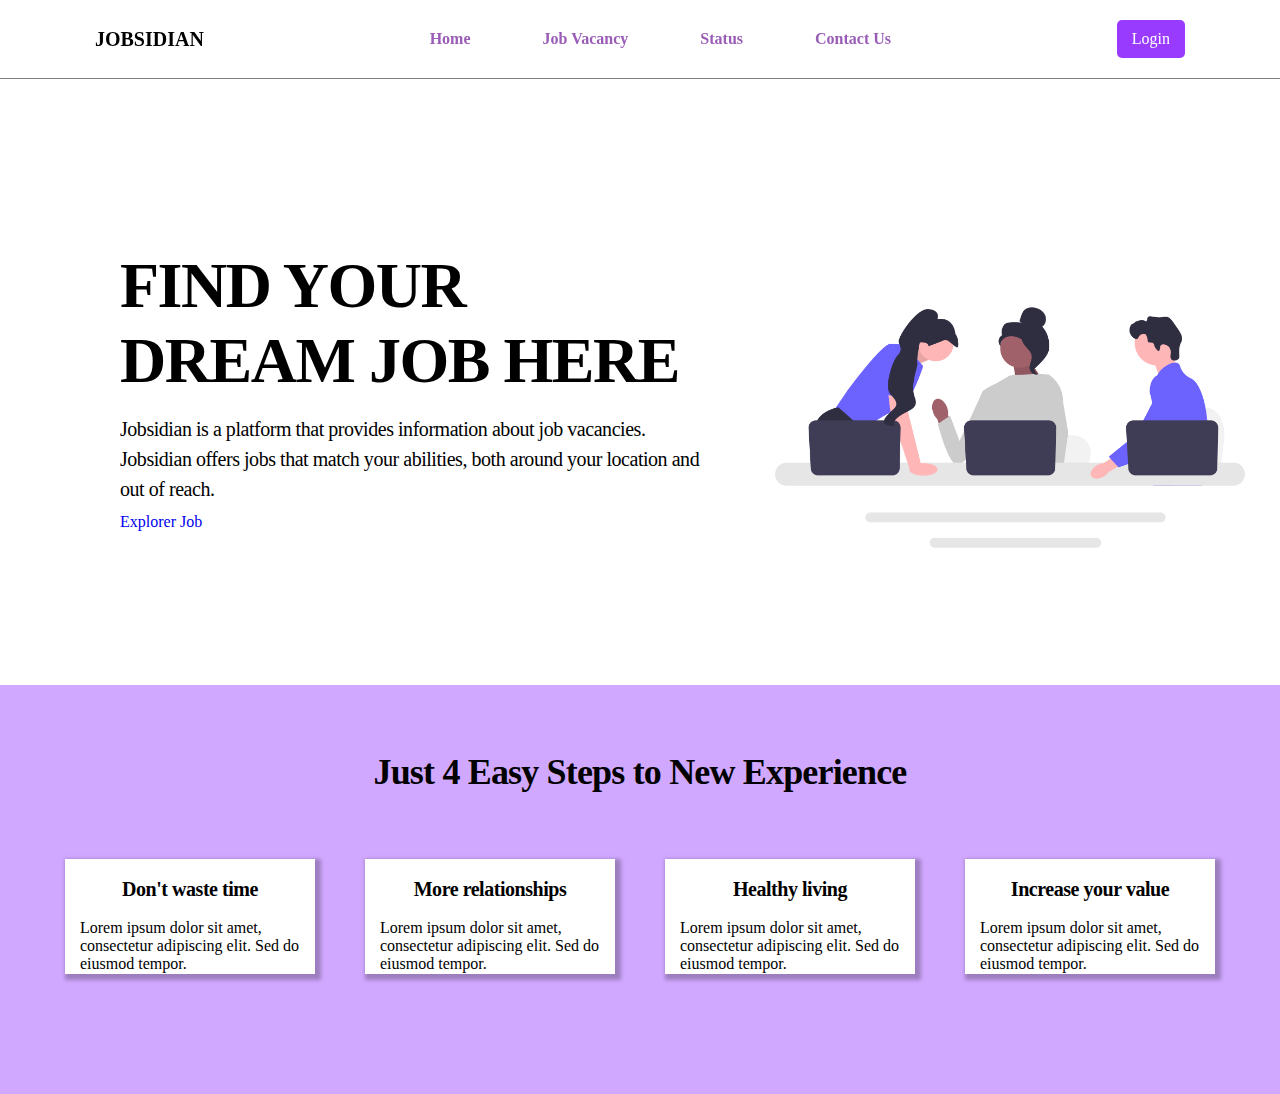
==== index.html @ 92191401 "penambahan section steps" ====
<!DOCTYPE html>
<html lang="en">
<head>
    <meta charset="UTF-8">
    <meta http-equiv="X-UA-Compatible" content="IE=edge">
    <meta name="viewport" content="width=device-width, initial-scale=1.0">
    <title>Landing Page</title>
    <link rel="stylesheet" type="text/css" href="../assets/css/style.css">
</head>
<body>
  
  <nav id="sticky">
    <div id="logo"><h3>JOBSIDIAN</h3></div>
    <ul id="page">
      <li><a href="">Home</a></li>
      <li><a href="#jobVacancy">Job Vacancy</a></li>
      <li><a href="">Status</a></li>
      <li><a href="">Contact Us</a></li>
    </ul>
    <botton onclick="window.location.href='';">Login</botton>
  </nav>

  <section id="home">
    <div class="home-text">
        <h1>FIND YOUR</h1>
        <h1>DREAM JOB HERE</h1>
        <h4>Jobsidian is a platform that provides information about job vacancies. Jobsidian offers jobs that match your abilities, both around your location and out of reach.</h4>
        <a href="#">Explorer Job</a>
    </div>
    <div class="home-img">
        <img src="gambar_home.png" alt="" width="600">
    </div>
  </section>
 
  <section id="steps">
    <h3>Just 4 Easy Steps to New 
      Experience</h3>
    <div id="flex-container">
    <div class="flex-item">
      <h5>Don't waste time</h5>
      <p>Lorem ipsum dolor sit amet,
        consectetur adipiscing elit. Sed do eiusmod tempor.</p>
    </div>
    <div class="flex-item">
      <h5>More relationships</h5>
      <p>Lorem ipsum dolor sit amet,
        consectetur adipiscing elit. Sed do eiusmod tempor.</p>
    </div>
    <div class="flex-item">
      <h5>Healthy living</h5>
      <p>Lorem ipsum dolor sit amet,
        consectetur adipiscing elit. Sed do eiusmod tempor.</p>
    </div>
    <div class="flex-item">
      <h5>Increase your value</h5>
      <p>Lorem ipsum dolor sit amet,
        consectetur adipiscing elit. Sed do eiusmod tempor.</p>
    </div>
    </div>
  </section>
</body>
</html>
---- assets/css/style.css ----
* {
    margin: 0;
    padding: 0;
    list-style: none;
    border-style: none;
    text-decoration: none;
    outline: none;
  }

  nav {
    background-color: rgba(255, 255, 255, 0.9);
    position: relative;
    display: flex;
    justify-content: space-around;
    align-items: center;
    padding: 20px 0;
    margin-bottom: 25px;
    border-bottom: 1px solid rgba(0, 0, 0, 0.5);
    /* box-shadow: 7px 0 20px lightgray; */
  }
  
  #sticky {
    position: -webkit-sticky;
    position: sticky;
    top: 0;
  }
  
  #logo h3 {
    font-size: 20px;
    position: relative;
    transition: 0.5s ease-in-out;
  }
  
  #logo h3:hover {
    color: gray;
    cursor: pointer;
  }
  
  #page {
    display: flex;
  }
  
  #page li a {
    margin: 0 20px;
    transition: 0.5s ease-in-out;
    color: rgb(154, 93, 183);
    font-weight: 700;
    background-color: #fffff000;
    padding: 8px 16px;
    transition: all 0.3s ease-in-out;
  }
  #page li a:hover {
    border-radius: 20px;
    background-color: rgb(225, 197, 253);
    color: rgb(101, 61, 120);
  }

  botton{
    background-color: #983BFF;
    color: #FFFFFF;
    padding: 10px 15px;
    border-radius: 5px;
  }
  
  #profile {
    display: flex;
    align-items: center;
  }

  #iconProfile a {
    display: flex;
    justify-content: center;
    align-items: center;
    font-size: 36px;
    margin-left: 8px;
  }
  
  /* css section home */
  #home{
    display: flex;
    justify-content: space-around;
    padding-top: 160px;
    padding-left: 120px;
    padding-right: 120px;
  }

  .home-text h1{
    /* position: absolute; */
    padding-bottom: 15x;
    width: 590px;
    /* height: 176px;
    left: 120px;
    top: 300px; */

    font-family: 'Poppins';
    font-style: normal;
    font-weight: 700;
    font-size: 64px;
    line-height: 70%;
    padding-bottom: 30px;
    

    letter-spacing: -0.023em;
    }

  .home-text h4{
    width: 590px;
    height: 99px;
    left: 122px;
    top: 488px; 
   
    font-family: 'Poppins';
    font-style: normal;
    font-weight: 400;
    font-size: 20px;
    line-height: 150%;
    /* or 30px */
    
    letter-spacing: -0.023em;
    
    color: #000000; 
  }
  .home-img{
    max-width: 100%;
    height: auto;
  }
  
  /* css section steps */
  #steps{
    position: relative;
    background-color: #D1A8FF;
    padding-bottom: 80px;
  }

  #steps h3{
    font-family: 'Poppins';
    font-style: normal;
    font-weight: 600;
    font-size: 36px;
    line-height: 150%;
    /* or 54px */
    

    text-align: center;
    margin-top: 90px;
    padding-top: 60px;
    padding-bottom: 20px;
    letter-spacing: -0.023em;

    color: #000000;
  }

  #flex-container {
		display: flex;
		flex-direction:row;
    margin: 40px;
	}
	
  .flex-item {
    flex-basis: 100%;
		height: 100px;
		margin-left: 25px;
    margin-right: 25px;
   
    

    background: #FFFFFF;
    padding-bottom: 15px;
    box-shadow: 3px 3px 4px 3px rgba(0, 0, 0, 0.25);
	}

  .flex-item h5{
    font-family: 'Poppins';
    font-style: normal;
    font-weight: bold;
    font-size: 20px;
    line-height: 150%;
    /* or 30px */

    text-align: center;
    letter-spacing: -0.023em;
    padding-top: 15px;

    color: #000000;
  }

  .flex-item p{
    padding: 15px;
    padding-bottom: 15px;

  }
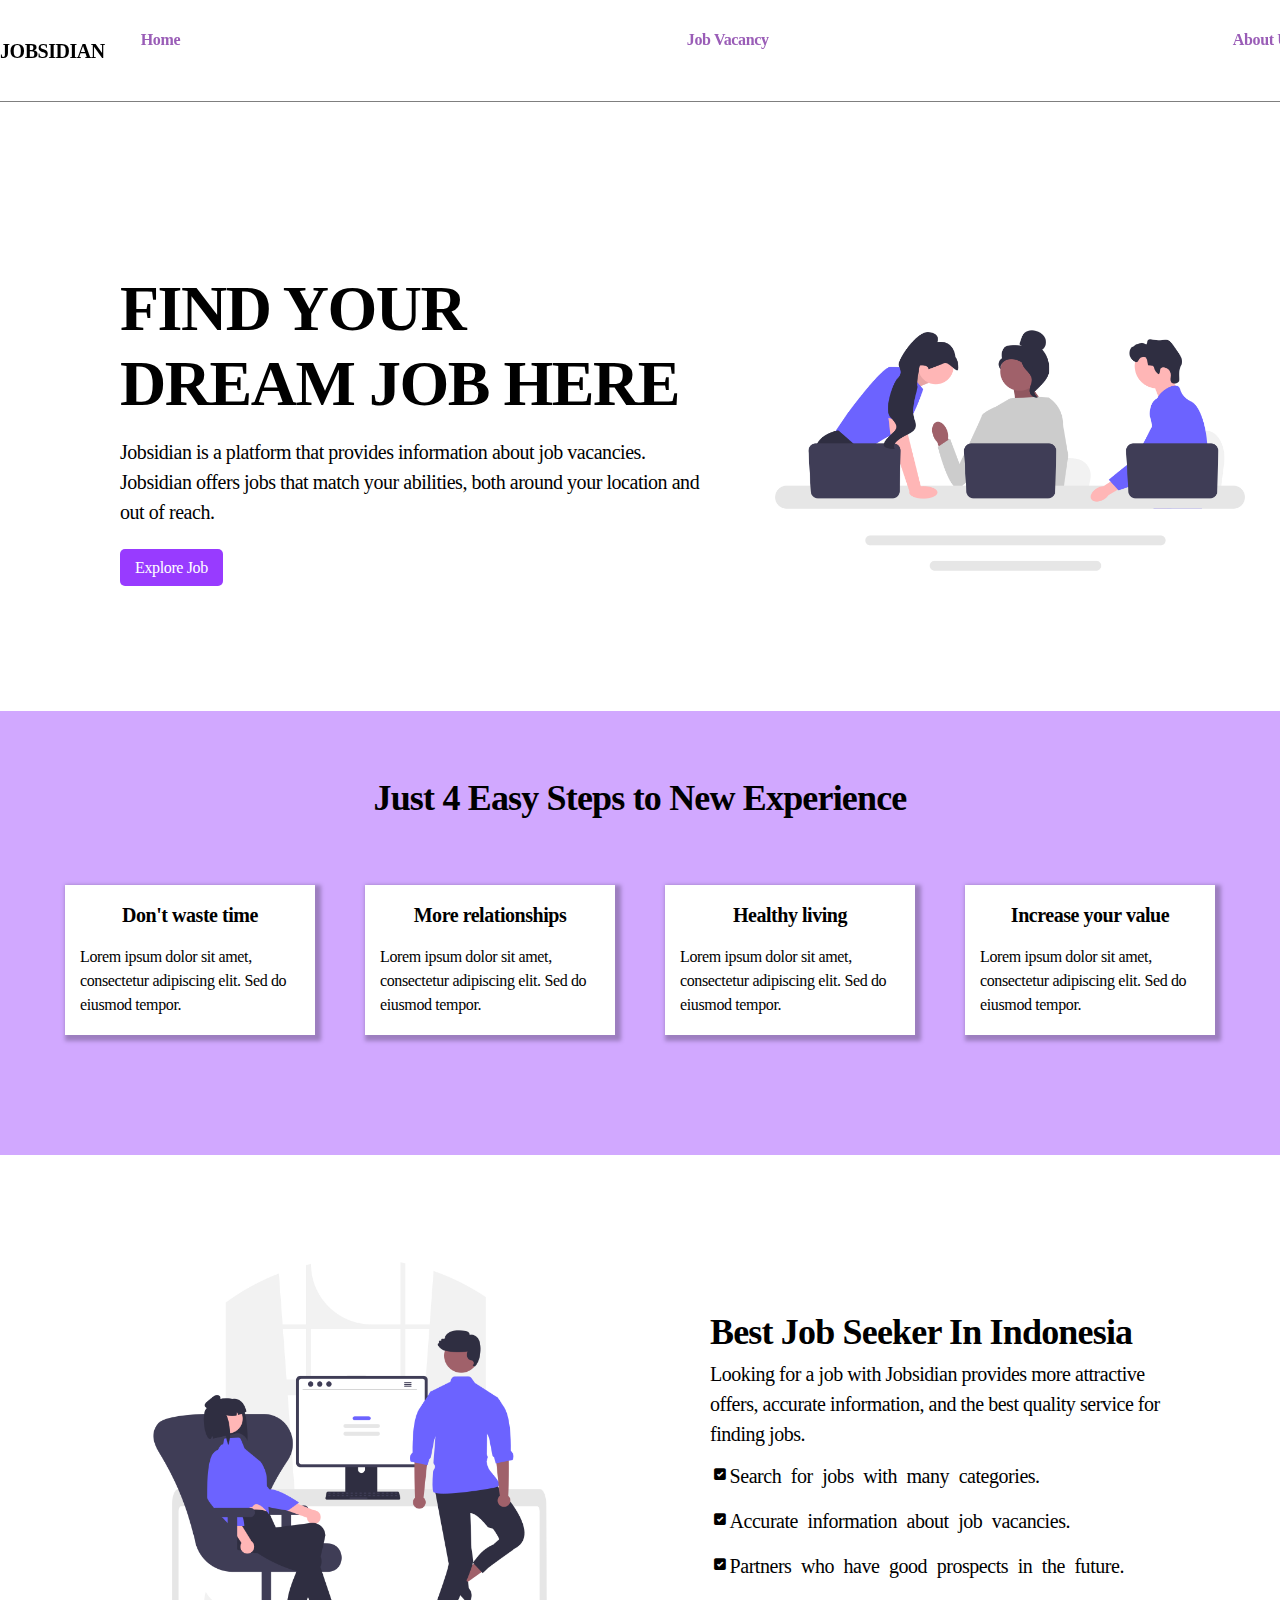
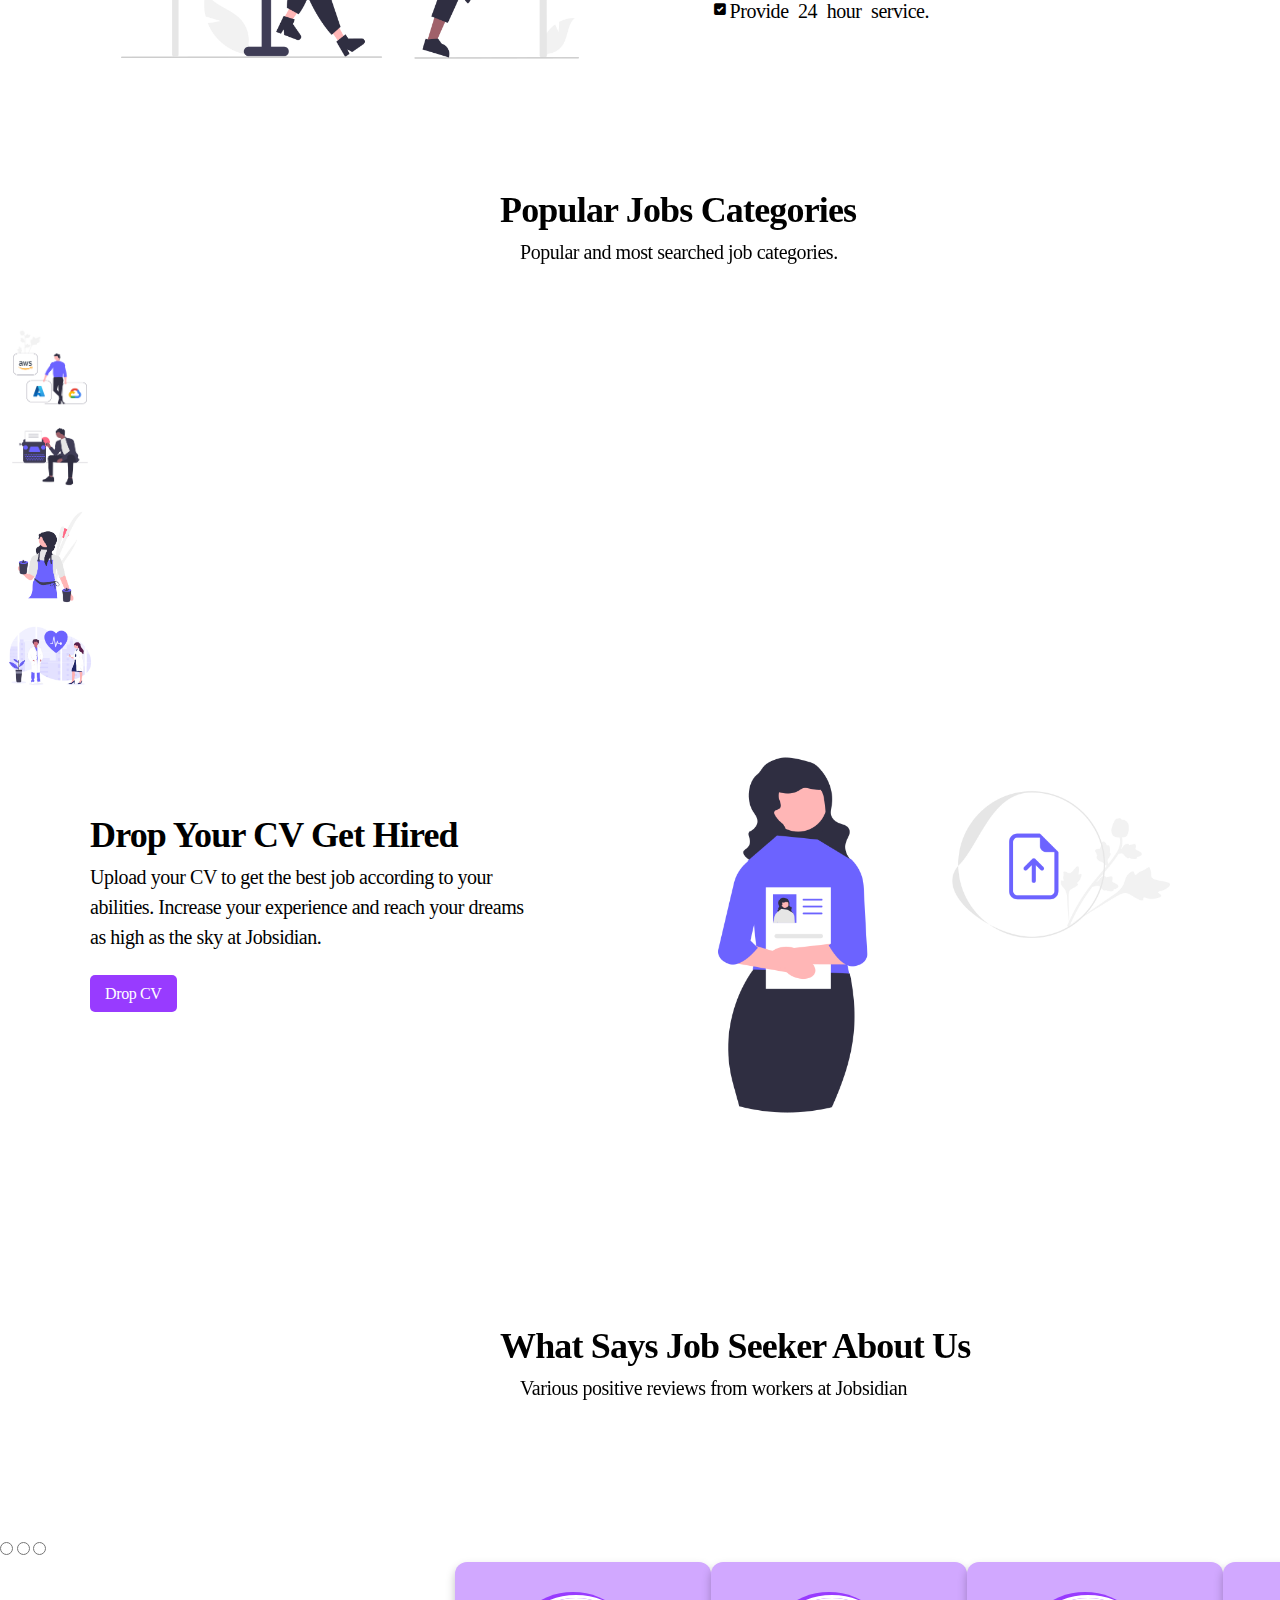
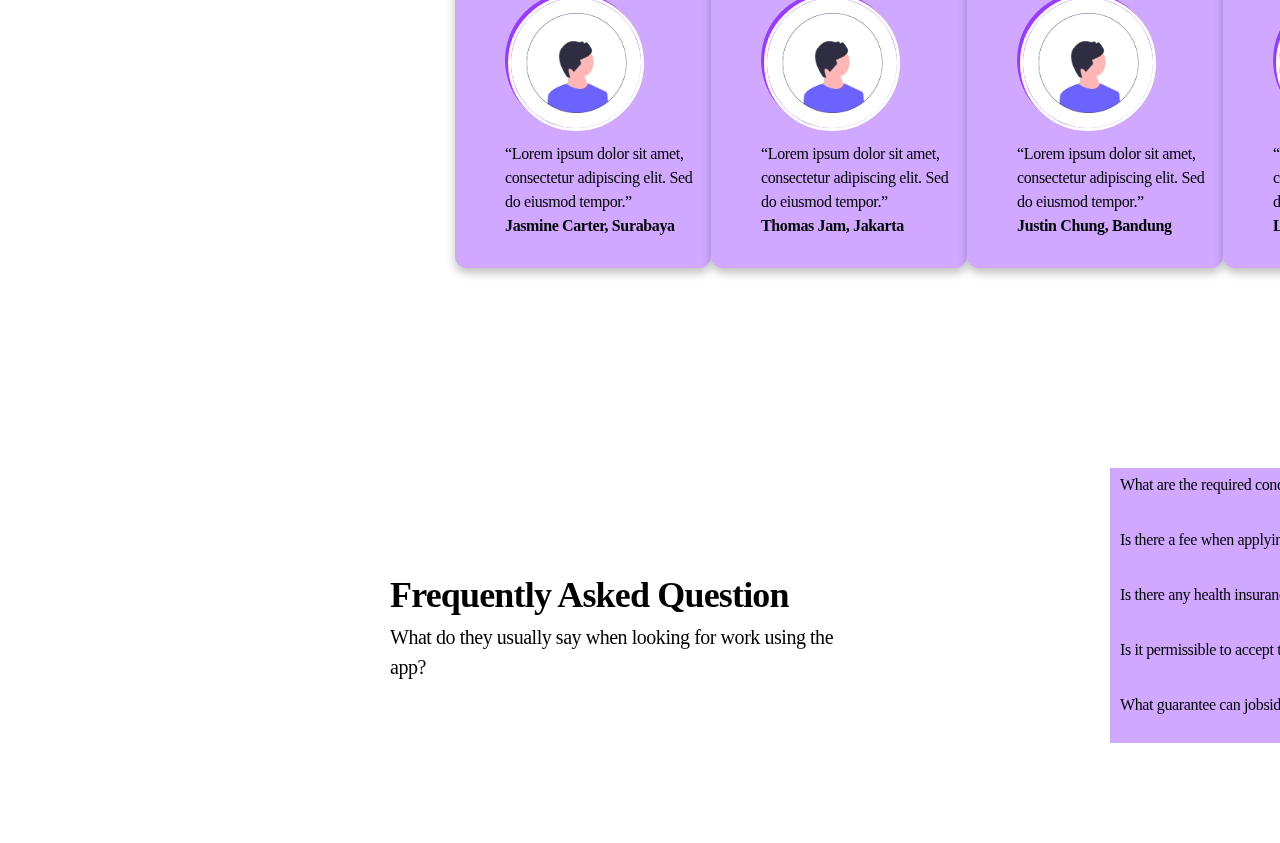
==== commit 66cdfcfb: "add section about us" ====
--- a/index.html
+++ b/index.html
@@ -5,7 +5,9 @@
     <meta http-equiv="X-UA-Compatible" content="IE=edge">
     <meta name="viewport" content="width=device-width, initial-scale=1.0">
     <title>Landing Page</title>
+    <link rel="stylesheet" href="css/swiper-bundle.min.css">
     <link rel="stylesheet" type="text/css" href="../assets/css/style.css">
+    <link href='https://unpkg.com/boxicons@2.1.4/css/boxicons.min.css' rel='stylesheet'>
 </head>
 <body>
   
@@ -14,7 +16,7 @@
     <ul id="page">
       <li><a href="">Home</a></li>
       <li><a href="#jobVacancy">Job Vacancy</a></li>
-      <li><a href="">Status</a></li>
+      <li><a href="">About Us</a></li>
       <li><a href="">Contact Us</a></li>
     </ul>
     <botton onclick="window.location.href='';">Login</botton>
@@ -25,7 +27,7 @@
         <h1>FIND YOUR</h1>
         <h1>DREAM JOB HERE</h1>
         <h4>Jobsidian is a platform that provides information about job vacancies. Jobsidian offers jobs that match your abilities, both around your location and out of reach.</h4>
-        <a href="#">Explorer Job</a>
+        <botton onclick="window.location.href='';">Explore Job</botton>
     </div>
     <div class="home-img">
         <img src="gambar_home.png" alt="" width="600">
@@ -58,5 +60,147 @@
     </div>
     </div>
   </section>
+  <section id="aboutUs">
+    <div id="bestJob">
+      <div class="bestJob-img">
+        <img src="bestjob.png" alt="" width="600">
+      </div>
+    <div class="bestJob-text">
+      <h3>Best Job Seeker In Indonesia</h3>
+      <p>Looking for a job with Jobsidian provides more attractive offers, accurate information, and the best quality service for finding jobs.</p>
+    <div class="checkbox">
+      <i class='bx bxs-checkbox-checked' >Search for jobs with many categories.</i>
+      <i class='bx bxs-checkbox-checked' >Accurate information about job vacancies.</i>
+      <i class='bx bxs-checkbox-checked' >Partners who have good prospects in the future.</i>
+      <i class='bx bxs-checkbox-checked' >Provide 24 hour service.</i>
+    </div>
+    </div>
+  </section>
+
+  <div class="categories">
+    <div class="ctg-text">
+      <h3>Popular Jobs Categories</h3>
+      <p>Popular and most searched job categories.</p>
+    </div>
+    <div id="flex-container2">
+      <div class="flex-item2">
+        <img src="ctg1.png" alt="" width="100">
+      </div>
+      <div class="flex-item2">
+        <img src="ctg2.png" alt="" width="100">
+      </div>
+      <div class="flex-item2">
+        <img src="ctg3.png" alt="" width="100">
+      </div>
+      <div class="flex-item2">
+        <img src="ctg4.png" alt="" width="100">
+      </div>
+    </div>
+  </div>
+
+  <div class="dropCv">
+    <div class="dropCv-text">
+      <h3>Drop Your CV Get Hired</h3>
+      <p>Upload your CV to get the best job according to your abilities. Increase your experience and reach your dreams as high as the sky at Jobsidian.</p>
+      <botton onclick="window.location.href='';">Drop CV</botton>
+    </div>
+    <div class="dropCv-img">
+        <img src="cv.png" alt="" width="600">
+    </div>
+  </div>
+
+  <div class="saysJob">
+    <div class="saysJob-text">
+      <h3>What Says Job Seeker About Us</h3>
+      <p>Various positive reviews from workers at Jobsidian</p>
+    </div>
+
+    <!-- card slider -->
+    <div class="container">
+      <input type="radio" name="dot" id="one">
+      <input type="radio" name="dot" id="two">
+      <input type="radio" name="dot" id="three">
+      <div class="main-card">
+        <div class="cards">
+          <div class="card">
+           <div class="content">
+             <div class="img">
+               <img src="avatar.png" alt="">
+             </div>
+             <div class="details">
+               <p>“Lorem ipsum dolor sit amet, consectetur adipiscing elit. Sed do eiusmod tempor.”</p>
+               <h4>Jasmine Carter, Surabaya</h4>
+             </div>
+            </div>
+          </div>
+
+             <div class="card">
+              <div class="content">
+                <div class="img">
+                 <img src="avatar.png" alt="">
+                </div>
+                <div class="details">
+                  <p>“Lorem ipsum dolor sit amet, consectetur adipiscing elit. Sed do eiusmod tempor.”</p>
+                  <h4>Thomas Jam, Jakarta</h4>
+                </div>
+              </div>
+            </div>
+
+                <div class="card">
+                  <div class="content">
+                    <div class="img">
+                      <img src="avatar.png" alt="">
+                    </div>
+                    <div class="details">
+                      <p>“Lorem ipsum dolor sit amet, consectetur adipiscing elit. Sed do eiusmod tempor.”</p>
+                      <h4>Justin Chung, Bandung</h4>
+                    </div>
+                  </div>
+                </div>
+                    
+                <div class="card">
+                  <div class="content">
+                    <div class="img">
+                     <img src="avatar.png" alt="">
+                    </div>
+                    <div class="details">
+                      <p>“Lorem ipsum dolor sit amet, consectetur adipiscing elit. Sed do eiusmod tempor.”</p>
+                      <h4>Laura Den, Palembang</h4>
+                    </div>
+                  </div>
+                </div>
+
+              <div class="button">
+                <label for="one" class=" active one"></label>
+                <label for="two" class="two"></label>
+              </div>
+            </div>
+      </div>
+  <div class="faq">
+    <div class="faq-text">
+      <h3>Frequently Asked Question</h3>
+      <p>What do they usually say when looking for work using the app?</p>
+    </div>
+
+    <div class="wrapper">
+      <a href="#faq1">What are the required conditions?</a>
+      <div id="faq1" class="isi">Lorem ipsum dolor sit amet, consectetur adipiscing elit, sed do eiusmod tempor incididunt ut labore et dolore magna aliqua.</div>
+    
+      <a href="#faq2">Is there a fee when applying for a job?</a>
+      <div id="faq2" class="isi">Lorem ipsum dolor sit amet, consectetur adipiscing elit, sed do eiusmod tempor incididunt ut labore et dolore magna aliqua.</div>
+    
+      <a href="#faq3">Is there any health insurance from the company?</a>
+      <div id="faq3" class="isi">Lorem ipsum dolor sit amet, consectetur adipiscing elit, sed do eiusmod tempor incididunt ut labore et dolore magna aliqua.</div>
+
+      <a href="#faq4">Is it permissible to accept two or more jobs?</a>
+      <div id="faq4" class="isi">Lorem ipsum dolor sit amet, consectetur adipiscing elit, sed do eiusmod tempor incididunt ut labore et dolore magna aliqua.</div>
+  
+      <a href="#faq5">What guarantee can jobsidian provide?</a>
+      <div id="faq5" class="isi">Lorem ipsum dolor sit amet, consectetur adipiscing elit, sed do eiusmod tempor incididunt ut labore et dolore magna aliqua.</div>
+    </div>
+
+
+  </div>
 </body>
+
 </html>--- a/assets/css/style.css
+++ b/assets/css/style.css
@@ -5,7 +5,19 @@
     border-style: none;
     text-decoration: none;
     outline: none;
-  }
+    font-family: 'Poppins';
+    font-style: normal;
+    line-height: 150%;
+    letter-spacing: -0.023em;
+  }
+
+  /* @media screen and (max-width: 1000px) {
+    #sticky,
+    aside {
+        width: 100%;
+        padding: 0;
+    }
+} */
 
   nav {
     background-color: rgba(255, 255, 255, 0.9);
@@ -88,19 +100,10 @@
     /* position: absolute; */
     padding-bottom: 15x;
     width: 590px;
-    /* height: 176px;
-    left: 120px;
-    top: 300px; */
-
-    font-family: 'Poppins';
-    font-style: normal;
     font-weight: 700;
     font-size: 64px;
     line-height: 70%;
     padding-bottom: 30px;
-    
-
-    letter-spacing: -0.023em;
     }
 
   .home-text h4{
@@ -108,18 +111,12 @@
     height: 99px;
     left: 122px;
     top: 488px; 
-   
-    font-family: 'Poppins';
-    font-style: normal;
-    font-weight: 400;
-    font-size: 20px;
-    line-height: 150%;
-    /* or 30px */
-    
-    letter-spacing: -0.023em;
-    
+    font-weight: 400;
+    font-size: 20px;
     color: #000000; 
-  }
+    padding-bottom: 20px;
+  }
+
   .home-img{
     max-width: 100%;
     height: auto;
@@ -133,20 +130,12 @@
   }
 
   #steps h3{
-    font-family: 'Poppins';
-    font-style: normal;
     font-weight: 600;
     font-size: 36px;
-    line-height: 150%;
-    /* or 54px */
-    
-
     text-align: center;
     margin-top: 90px;
     padding-top: 60px;
     padding-bottom: 20px;
-    letter-spacing: -0.023em;
-
     color: #000000;
   }
 
@@ -161,26 +150,16 @@
 		height: 100px;
 		margin-left: 25px;
     margin-right: 25px;
-   
-    
-
     background: #FFFFFF;
-    padding-bottom: 15px;
+    padding-bottom: 50px;
     box-shadow: 3px 3px 4px 3px rgba(0, 0, 0, 0.25);
 	}
 
   .flex-item h5{
-    font-family: 'Poppins';
-    font-style: normal;
     font-weight: bold;
     font-size: 20px;
-    line-height: 150%;
-    /* or 30px */
-
     text-align: center;
-    letter-spacing: -0.023em;
     padding-top: 15px;
-
     color: #000000;
   }
 
@@ -188,4 +167,355 @@
     padding: 15px;
     padding-bottom: 15px;
 
+  }
+
+  /* CSS section about us */
+  /* bestJob */
+  #aboutUs{
+    display: inline;
+    justify-content: baseline;
+    padding-top: 90px;
+    padding-right: 0;
+  }
+
+  @media (max-width: 800px) {
+    #aboutUs {
+      flex-direction: row;
+    }
+  }
+
+  #bestJob{
+    display: flex;
+    justify-content: space-between;
+    padding-bottom: 70px;
+  }
+
+  .bestJob-img{
+    max-width: 100%;
+    height: auto;
+    padding-top: 60px;
+    padding-left: 50px;
+  }
+
+  .bestJob-text{
+    margin-top: 150px;
+    padding-right: 50px;
+  }
+
+  .bestJob-text h3{
+    width: 514px;
+    /* height: 61px;
+    left: 730px;
+    top: 1465px; */
+    font-weight: 600;
+    font-size: 36px;
+    color: #000000
+  }
+ 
+  .bestJob-text p{
+    width: 450px;
+    height: 50px;
+    left: 730px;
+    top: 1526px;
+    font-weight: 400;
+    font-size: 20px;
+    padding-bottom: 35px;
+  }
+
+  .checkbox i{
+    display: flex;
+    width: 500px;
+    font-weight: 400;
+    font-size: 20px;
+    padding-right: 20px;
+    padding-bottom: 5px;
+    padding-top: 20px;
+  }
+
+  /* categories */
+  .categories{
+    position: relative;
+    margin-bottom: 20px;
+  }
+
+  .ctg-text{
+    position: relative;
+    
+  }
+
+  .ctg-text h3{
+    width: 514px;
+    /* text-align: center; */
+    padding-left: 500px;
+    /* height: 61px;
+    left: 730px;
+    top: 1465px; */
+    font-weight: 600;
+    font-size: 36px;
+    color: #000000
+  }
+
+  .ctg-text p{
+    width: 450px;
+    height: 50px;
+    left: 730px;
+    top: 1526px;
+    padding-left: 520px;
+    font-weight: 400;
+    font-size: 20px;
+    padding-bottom: 35px;
+  }
+
+  /* css drop cv */
+  .dropCv{
+    display: flex;
+    justify-content: space-around;
+    padding-top: 90px;
+    padding-left: 90px;
+    padding-right: 120px;
+  }  
+  
+  .dropCv-text h3{
+    width: 514px;
+    font-weight: 600;
+    font-size: 36px;
+    color: #000000
+  }
+
+  .dropCv-text p{
+    width: 450px;
+    height: 50px;
+    left: 730px;
+    top: 1526px;
+    font-weight: 400;
+    font-size: 20px;
+    padding-bottom: 70px;
+  }
+
+  .dropCv-img{
+    padding-left: 40px;
+    margin-top: -100px;
+  }
+
+  /* css saysJob */
+  .saysJob{
+    position: relative;
+    margin-bottom: 20px;
+    margin-top: 150px;
+  }
+
+  .saysJob-text{
+    position: relative;
+    
+  }
+
+  .saysJob-text h3{
+    width: 514px;
+    /* text-align: center; */
+    padding-left: 500px;
+    /* height: 61px;
+    left: 730px;
+    top: 1465px; */
+    font-weight: 600;
+    font-size: 36px;
+    color: #000000
+  }
+
+  .saysJob-text p{
+    width: 450px;
+    height: 50px;
+    left: 730px;
+    top: 1526px;
+    padding-left: 520px;
+    font-weight: 400;
+    font-size: 20px;
+    padding-bottom: 35px;
+  }
+
+  /* css card slider */
+  /* @import url('https://fonts.googleapis.com/css2?family=Poppins:wght@200;300;400;500;600;700&display=swap');
+::selection{
+  background:	#FF676D;
+  color: #fff;
+} */
+.container{
+  max-width: 950px;
+  width: 100%;
+  overflow: visible;
+  padding: 80px 0;
+ 
+  
+}
+.container .main-card{
+  display: flex;
+  justify-content: space-around;
+  width: 200%;
+  transition: 1s;
+  justify-content: center;
+}
+#two:checked ~ .main-card{
+  margin-left: -100%;
+}
+.container .main-card .cards{
+  width: calc(100% / 2 - 10px);
+  display: flex;
+  /* flex-wrap: wrap; */
+  margin: 0 20px;
+  justify-content: space-between;
+  padding-right: 50px;
+}
+.main-card .cards .card{
+  width: calc(100% / 3 - 10px);
+  background: #D1A8FF;
+  border-radius: 12px;
+  padding: 30px;
+  box-shadow: 0 5px 10px rgba(0, 0, 0, 0.25);
+  transition: all 0.4s ease;
+}
+.main-card .cards .card:hover{
+  transform: translateY(-15px);
+}
+.cards .card .content{
+  width: 100%;
+  display: flex;
+  flex-direction: column;
+  justify-content: space-between;
+  /* align-items: center;
+  text-align: center; */
+}
+.cards .card .content .img{
+  height: 130px;
+  width: 130px;
+  border-radius: 50%;
+  padding: 3px;
+  background: #983BFF;
+  margin-bottom: 14px;
+}
+.card .content .img img{
+  height: 100%;
+  width: 100%;
+  border: 3px solid #ffff;
+  border-radius: 50%;
+  object-fit: cover;
+}
+/* .card .content .name{
+  font-size: 20px;
+  font-weight: 500;
+}
+.card .content .job{
+  font-size: 20px;
+  color: #FF676D;
+} */
+
+.content{
+  padding-left: 20px;
+  margin-right: 40px;
+}
+
+  
+ .container .button{
+  width: 100%;
+  display: flex;
+  justify-content: center;
+  margin: 20px;
+}
+
+.button label.active{
+  width: 35px;
+}
+
+#one:checked ~ .button .one{
+  width: 35px;
+}
+#one:checked ~ .button .two{
+  width: 15px;
+}
+#two:checked ~ .button .one{
+  width: 15px;
+}
+#two:checked ~ .button .two{
+  width: 35px;
+}
+input[type="radio"]{
+  display: visible;
+  justify-content: center;
+}
+@media (max-width: 768px) {
+  .main-card .cards .card{
+    margin: 20px 0 10px 0;
+    width: calc(100% / 2 - 10px);
+  }
+}
+@media (max-width: 600px) {
+  .main-card .cards .card{
+    /* margin: 20px 0 10px 0; */
+    width: 100%;
+  }
+}
+
+/* CSS faq */
+  .faq{
+    display: flex;
+    justify-content: space-around;
+  }
+
+  .faq-text{
+    display: inline-block;
+    justify-content: space-around;
+    padding-top: 300px;
+    padding-left: 90px;
+    padding-right: 120px;
+    margin-left: 300px;
+  }  
+  
+  .faq-text h3{
+    width: 600px;
+    font-weight: 600;
+    font-size: 36px;
+    color: #000000;
+  }
+
+  .faq-text p{
+    width: 450px;
+    height: 50px;
+    left: 730px;
+    top: 1526px;
+    font-weight: 400;
+    font-size: 20px;
+    padding-bottom: 70px;
+  }
+
+  .wrapper{
+
+    margin-top: 200px;
+    border-color: #000000;
+  }
+
+  a{
+  display: block;
+  background-color: #D1A8FF;
+  color: #000000;
+  width: 474px;
+  height: 45px;
+  left: 762px;
+  top: 3899px;
+  font-weight: 400;
+  font-size: 16px;
+  text-align: left;
+  text-decoration: none;
+  padding: 5px 10px;
+  padding-right: 20px;
+  }
+
+  .isi{
+    padding: 0;
+    height: 0;
+    overflow: hidden;
+    width: auto;
+  }
+
+  .isi:target{
+    padding: 5px 10px;
+    height: auto
+
   }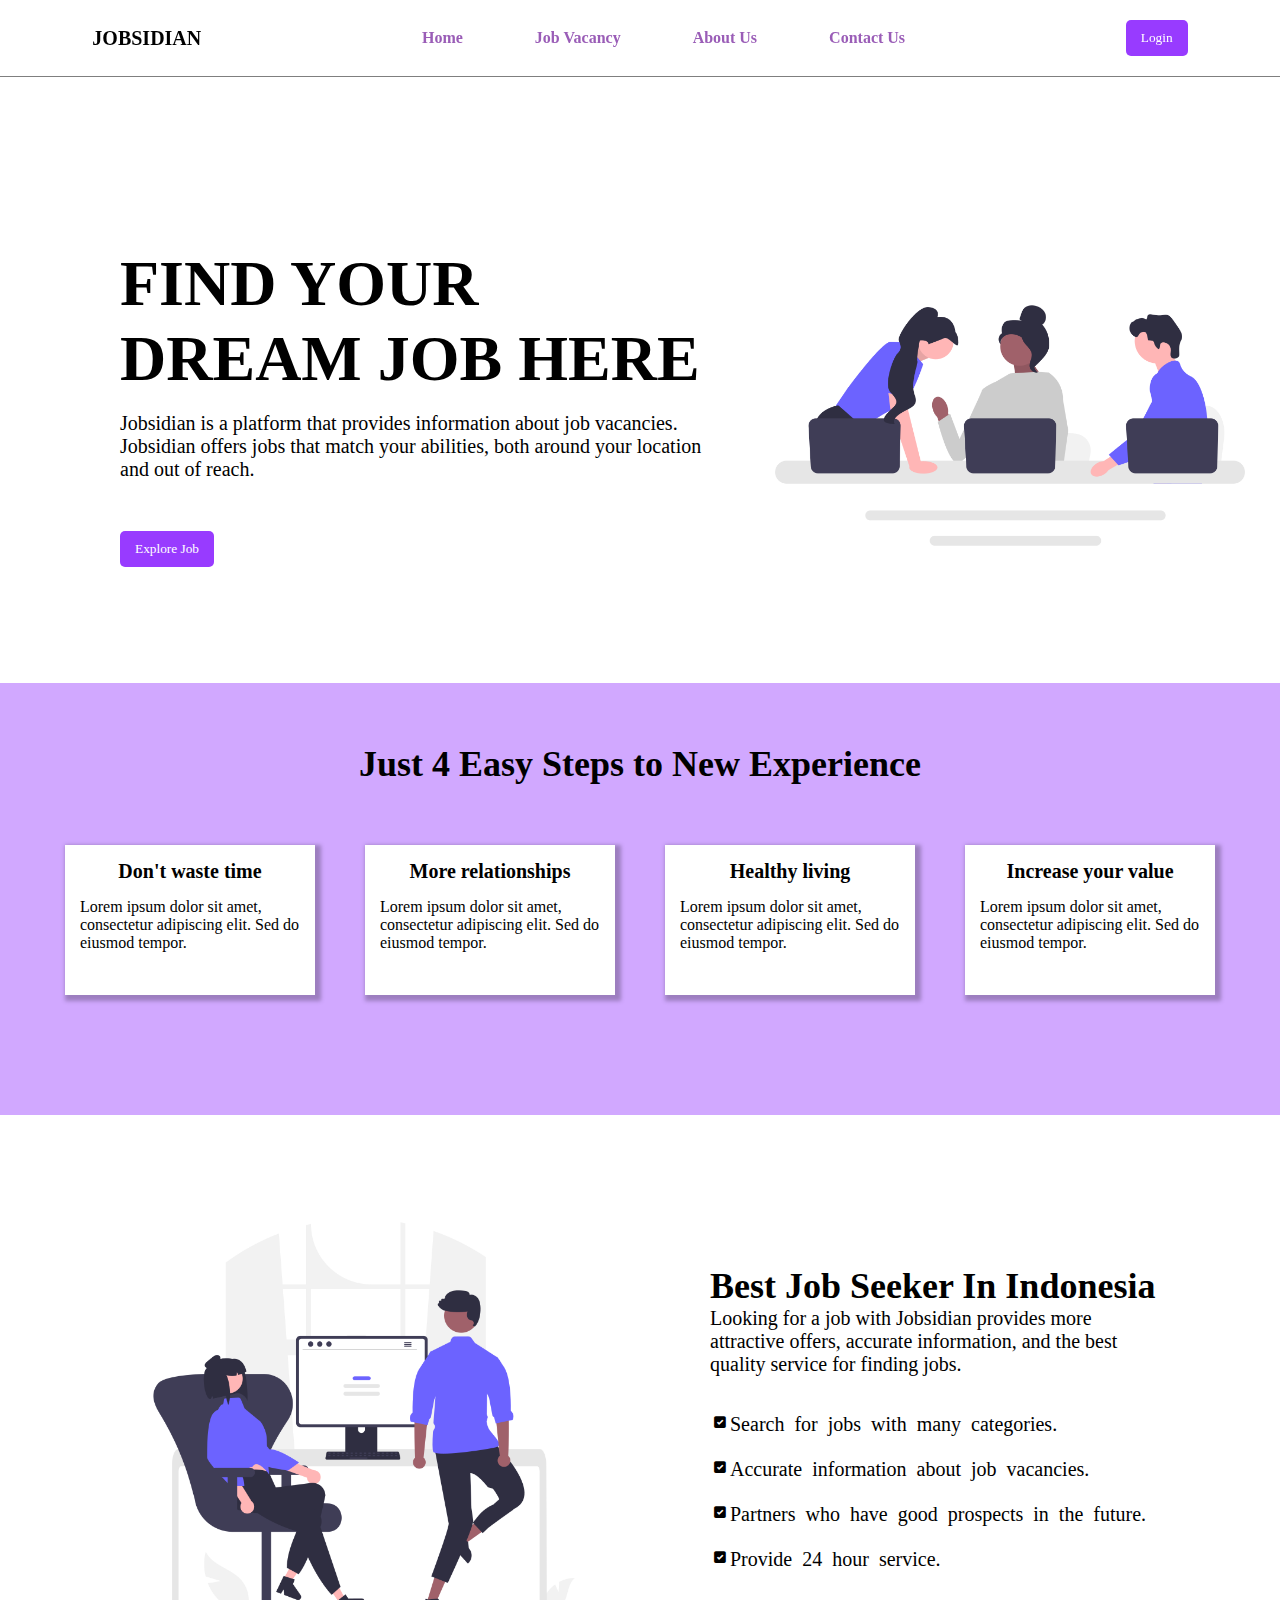
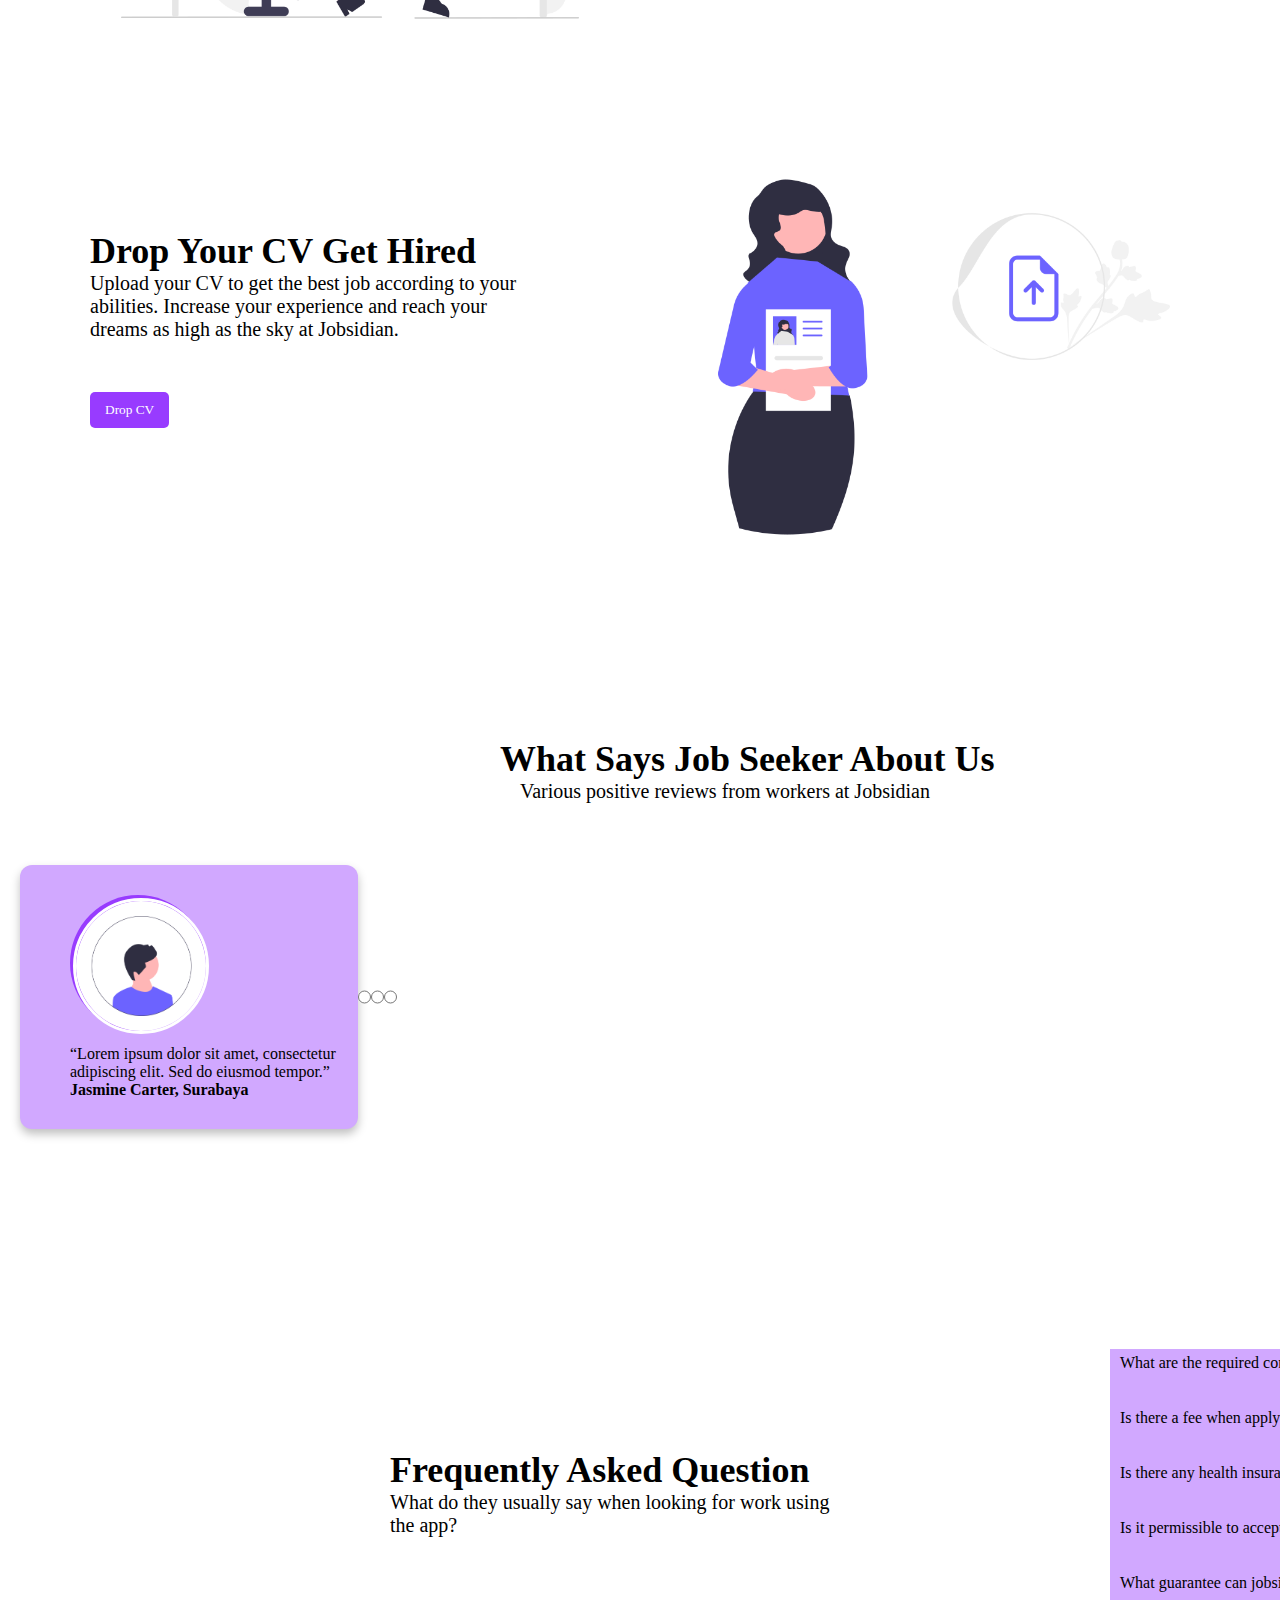
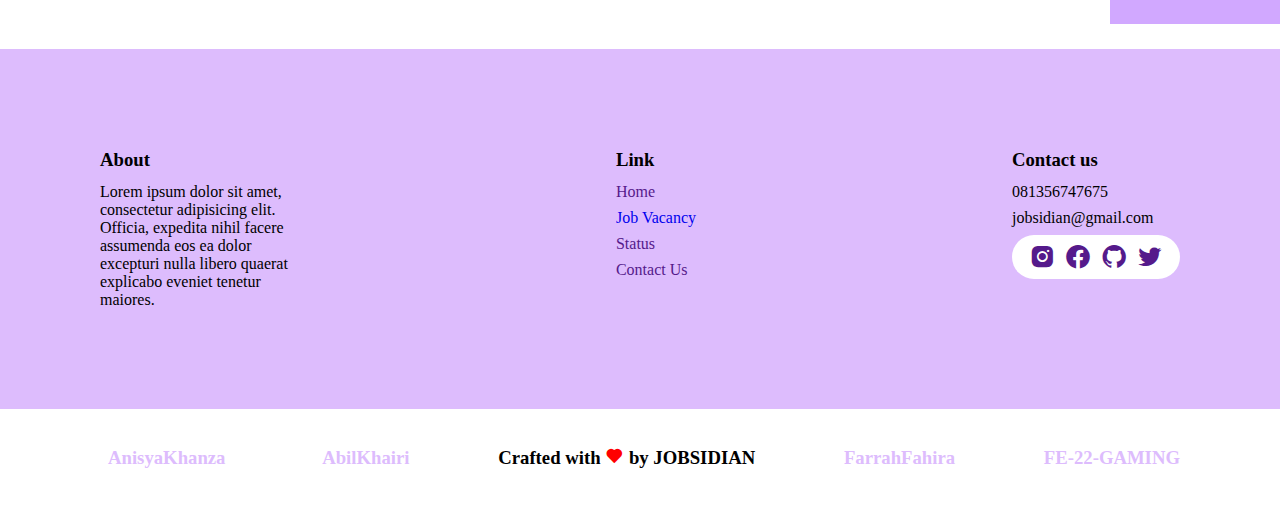
==== commit fd31b646: "add footer" ====
--- a/index.html
+++ b/index.html
@@ -11,23 +11,24 @@
 </head>
 <body>
   
-  <nav id="sticky">
-    <div id="logo"><h3>JOBSIDIAN</h3></div>
-    <ul id="page">
-      <li><a href="">Home</a></li>
-      <li><a href="#jobVacancy">Job Vacancy</a></li>
-      <li><a href="">About Us</a></li>
-      <li><a href="">Contact Us</a></li>
-    </ul>
-    <botton onclick="window.location.href='';">Login</botton>
-  </nav>
-
-  <section id="home">
+  <section id="landingPage">
+    <nav id="sticky">
+      <div id="logo"><h3>JOBSIDIAN</h3></div>
+      <ul id="page">
+        <li><a href="">Home</a></li>
+        <li><a href="#jobVacancy">Job Vacancy</a></li>
+        <li><a href="">About Us</a></li>
+        <li><a href="">Contact Us</a></li>
+      </ul>
+      <button onclick="window.location.href='';">Login</button>
+    </nav>
+
+  <div class="container"><section id="home">
     <div class="home-text">
         <h1>FIND YOUR</h1>
         <h1>DREAM JOB HERE</h1>
         <h4>Jobsidian is a platform that provides information about job vacancies. Jobsidian offers jobs that match your abilities, both around your location and out of reach.</h4>
-        <botton onclick="window.location.href='';">Explore Job</botton>
+        <button onclick="window.location.href='';">Explore Job</button>
     </div>
     <div class="home-img">
         <img src="gambar_home.png" alt="" width="600">
@@ -77,7 +78,7 @@
     </div>
   </section>
 
-  <div class="categories">
+  <!-- <div class="categories">
     <div class="ctg-text">
       <h3>Popular Jobs Categories</h3>
       <p>Popular and most searched job categories.</p>
@@ -96,13 +97,13 @@
         <img src="ctg4.png" alt="" width="100">
       </div>
     </div>
-  </div>
+  </div> -->
 
   <div class="dropCv">
     <div class="dropCv-text">
       <h3>Drop Your CV Get Hired</h3>
       <p>Upload your CV to get the best job according to your abilities. Increase your experience and reach your dreams as high as the sky at Jobsidian.</p>
-      <botton onclick="window.location.href='';">Drop CV</botton>
+      <button onclick="window.location.href='';">Drop CV</button>
     </div>
     <div class="dropCv-img">
         <img src="cv.png" alt="" width="600">
@@ -116,10 +117,6 @@
     </div>
 
     <!-- card slider -->
-    <div class="container">
-      <input type="radio" name="dot" id="one">
-      <input type="radio" name="dot" id="two">
-      <input type="radio" name="dot" id="three">
       <div class="main-card">
         <div class="cards">
           <div class="card">
@@ -134,48 +131,19 @@
             </div>
           </div>
 
-             <div class="card">
-              <div class="content">
-                <div class="img">
-                 <img src="avatar.png" alt="">
-                </div>
-                <div class="details">
-                  <p>“Lorem ipsum dolor sit amet, consectetur adipiscing elit. Sed do eiusmod tempor.”</p>
-                  <h4>Thomas Jam, Jakarta</h4>
-                </div>
-              </div>
-            </div>
-
-                <div class="card">
-                  <div class="content">
-                    <div class="img">
-                      <img src="avatar.png" alt="">
-                    </div>
-                    <div class="details">
-                      <p>“Lorem ipsum dolor sit amet, consectetur adipiscing elit. Sed do eiusmod tempor.”</p>
-                      <h4>Justin Chung, Bandung</h4>
-                    </div>
-                  </div>
-                </div>
-                    
-                <div class="card">
-                  <div class="content">
-                    <div class="img">
-                     <img src="avatar.png" alt="">
-                    </div>
-                    <div class="details">
-                      <p>“Lorem ipsum dolor sit amet, consectetur adipiscing elit. Sed do eiusmod tempor.”</p>
-                      <h4>Laura Den, Palembang</h4>
-                    </div>
-                  </div>
-                </div>
-
+             
+               <div class="dots">
+                <input type="radio" name="dot" id="one">
+                <input type="radio" name="dot" id="two">
+                <input type="radio" name="dot" id="three">
+               </div>
               <div class="button">
                 <label for="one" class=" active one"></label>
                 <label for="two" class="two"></label>
               </div>
             </div>
       </div>
+    </div>
   <div class="faq">
     <div class="faq-text">
       <h3>Frequently Asked Question</h3>
@@ -198,9 +166,44 @@
       <a href="#faq5">What guarantee can jobsidian provide?</a>
       <div id="faq5" class="isi">Lorem ipsum dolor sit amet, consectetur adipiscing elit, sed do eiusmod tempor incididunt ut labore et dolore magna aliqua.</div>
     </div>
-
-
   </div>
+    
+
+  <footer>
+    <div id="f-about">
+      <h3 id="h-footer">About</h3>
+      <p>Lorem ipsum dolor sit amet, consectetur adipisicing elit. Officia, expedita nihil facere assumenda eos ea dolor excepturi nulla libero quaerat explicabo eveniet tenetur maiores.</p>
+    </div>
+    <div id="f-link">
+      <h3 id="h-footer">Link</h3>
+      <ul>
+        <li class="li-footer"><a href="">Home</a></li>
+        <li class="li-footer"><a href="#jobVacancy">Job Vacancy</a></li>
+        <li class="li-footer"><a href="">Status</a></li>
+        <li class="li-footer"><a href="">Contact Us</a></li>
+      </ul>
+    </div>
+    <div id="f-contact">
+      <h3 id="h-footer">Contact us</h3>
+      <p class="p-footer">081356747675</p>
+      <p class="p-footer">jobsidian@gmail.com</p>
+      <div id="sosmed">
+        <a href=""><i class="ssmd bx bxl-instagram-alt"></i></a>
+        <a href=""><i class="ssmd bx bxl-facebook-circle"></i></a>
+        <a href=""><i class="ssmd bx bxl-github"></i></a>
+        <a href=""><i class="ssmd bx bxl-twitter"></i></a>
+      </div>
+    </div>
+  </footer>
+
+  <div id="copyright">
+    <a href=""><h3 class="nameTag fe-22">AnisyaKhanza</h3></a>
+    <a href=""><h3 class="nameTag fe-22">AbilKhairi</h3></a>
+    <h3>Crafted with <i class="bx bxs-heart" style="color: #ff0000"></i> by <span>JOBSIDIAN</span></h3>
+    <a href=""><h3 class="nameTag fe-22">FarrahFahira</h3></a>
+    <h3 class="nameTag">FE-22-GAMING</h3>
+  </div>
+</section>
 </body>
 
 </html>--- a/assets/css/style.css
+++ b/assets/css/style.css
@@ -7,8 +7,8 @@
     outline: none;
     font-family: 'Poppins';
     font-style: normal;
-    line-height: 150%;
-    letter-spacing: -0.023em;
+    /* line-height: 150%;
+    letter-spacing: -0.023em; */
   }
 
   /* @media screen and (max-width: 1000px) {
@@ -19,55 +19,56 @@
     }
 } */
 
-  nav {
-    background-color: rgba(255, 255, 255, 0.9);
-    position: relative;
-    display: flex;
-    justify-content: space-around;
-    align-items: center;
-    padding: 20px 0;
-    margin-bottom: 25px;
-    border-bottom: 1px solid rgba(0, 0, 0, 0.5);
-    /* box-shadow: 7px 0 20px lightgray; */
-  }
-  
-  #sticky {
-    position: -webkit-sticky;
-    position: sticky;
-    top: 0;
-  }
-  
-  #logo h3 {
-    font-size: 20px;
-    position: relative;
-    transition: 0.5s ease-in-out;
-  }
-  
-  #logo h3:hover {
-    color: gray;
-    cursor: pointer;
-  }
-  
-  #page {
-    display: flex;
-  }
-  
-  #page li a {
-    margin: 0 20px;
-    transition: 0.5s ease-in-out;
-    color: rgb(154, 93, 183);
-    font-weight: 700;
-    background-color: #fffff000;
-    padding: 8px 16px;
-    transition: all 0.3s ease-in-out;
-  }
-  #page li a:hover {
-    border-radius: 20px;
-    background-color: rgb(225, 197, 253);
-    color: rgb(101, 61, 120);
-  }
-
-  botton{
+nav {
+  background-color: rgba(255, 255, 255, 0.9);
+  position: relative;
+  display: flex;
+  justify-content: space-around;
+  align-items: center;
+  padding: 20px 0;
+  margin-bottom: 25px;
+  border-bottom: 1px solid rgba(0, 0, 0, 0.5);
+  /* box-shadow: 7px 0 20px lightgray; */
+  z-index: 1;
+}
+
+#sticky {
+  position: -webkit-sticky;
+  position: sticky;
+  top: 0;
+}
+
+#logo h3 {
+  font-size: 20px;
+  position: relative;
+  transition: 0.5s ease-in-out;
+}
+
+#logo h3:hover {
+  color: gray;
+  cursor: pointer;
+}
+
+#page {
+  display: flex;
+}
+
+#page li a {
+  margin: 0 20px;
+  transition: 0.5s ease-in-out;
+  color: rgb(154, 93, 183);
+  font-weight: 700;
+  background-color: #fffff000;
+  padding: 8px 16px;
+  transition: all 0.3s ease-in-out;
+}
+#page li a:hover {
+  border-radius: 20px;
+  background-color: rgb(225, 197, 253);
+  color: rgb(101, 61, 120);
+}
+
+  button{
     background-color: #983BFF;
     color: #FFFFFF;
     padding: 10px 15px;
@@ -333,36 +334,37 @@
   }
 
   /* css card slider */
-  /* @import url('https://fonts.googleapis.com/css2?family=Poppins:wght@200;300;400;500;600;700&display=swap');
-::selection{
-  background:	#FF676D;
-  color: #fff;
-} */
-.container{
+ 
+/* .container{
   max-width: 950px;
   width: 100%;
   overflow: visible;
   padding: 80px 0;
- 
-  
-}
-.container .main-card{
+} */
+
+ .main-card{
   display: flex;
+  flex-direction: column;
   justify-content: space-around;
   width: 200%;
   transition: 1s;
   justify-content: center;
 }
+
+.dots{
+  display: flex;
+}
+
 #two:checked ~ .main-card{
   margin-left: -100%;
 }
-.container .main-card .cards{
+ .main-card .cards{
   width: calc(100% / 2 - 10px);
   display: flex;
   /* flex-wrap: wrap; */
   margin: 0 20px;
   justify-content: space-between;
-  padding-right: 50px;
+  /* padding-right: 50px; */
 }
 .main-card .cards .card{
   width: calc(100% / 3 - 10px);
@@ -377,7 +379,7 @@
 }
 .cards .card .content{
   width: 100%;
-  display: flex;
+  /* display: flex; */
   flex-direction: column;
   justify-content: space-between;
   /* align-items: center;
@@ -491,7 +493,7 @@
     border-color: #000000;
   }
 
-  a{
+  .wrapper a{
   display: block;
   background-color: #D1A8FF;
   color: #000000;
@@ -517,5 +519,95 @@
   .isi:target{
     padding: 5px 10px;
     height: auto
-
+  }
+
+  /* CSS footer */
+  footer {
+    display: flex;
+    justify-content: space-between;
+    align-items: baseline;
+    margin-top: 25px;
+    background-color: rgb(221, 188, 253);
+    padding: 100px;
+  }
+  
+  #h-footer {
+    margin-bottom: 12px;
+  }
+  
+  #f-about {
+    width: 200px;
+  }
+  
+  #f-link {
+    justify-content: center;
+    display: flex;
+    flex-direction: column;
+  }
+  
+  .li-footer {
+    margin-bottom: 8px;
+    color: black;
+  }
+  
+  .p-footer {
+    margin-bottom: 8px;
+  }
+  
+  #sosmed a {
+    display: flex;
+  }
+  #sosmed {
+    background-color: white;
+    display: flex;
+    justify-content: space-between;
+    align-items: center;
+    font-size: 28px;
+    padding: 8px 12px;
+    border-radius: 30px;
+  }
+  .ssmd {
+    transition: all 0.3s ease-in-out;
+    margin: 0 4px;
+  }
+  .ssmd:hover {
+    color: blueviolet;
+    border-radius: 50px;
+  }
+
+  /* CSS copyright */
+  #copyright {
+    display: flex;
+    justify-content: space-between;
+    padding: 30px 100px;
+    align-items: center;
+  }
+  
+  .bxs-heart {
+    transition: all 0.2s ease-in-out;
+  }
+  .bxs-heart:hover {
+    font-size: 30px;
+    cursor: pointer;
+  }
+  
+  .fe-22 {
+    cursor: pointer;
+    /* border: 1px solid white; */
+    transition: all 0.5s ease-in-out;
+    padding: 8px;
+  }
+  .fe-22:hover {
+    color: blueviolet;
+    /* border: 1px solid blueviolet; */
+    cursor: pointer;
+    border-radius: 50px;
+  }
+  
+  .nameTag {
+    color: rgb(221, 188, 253);
+  }
+  
+  span {
+    font-weight: bolder;
   }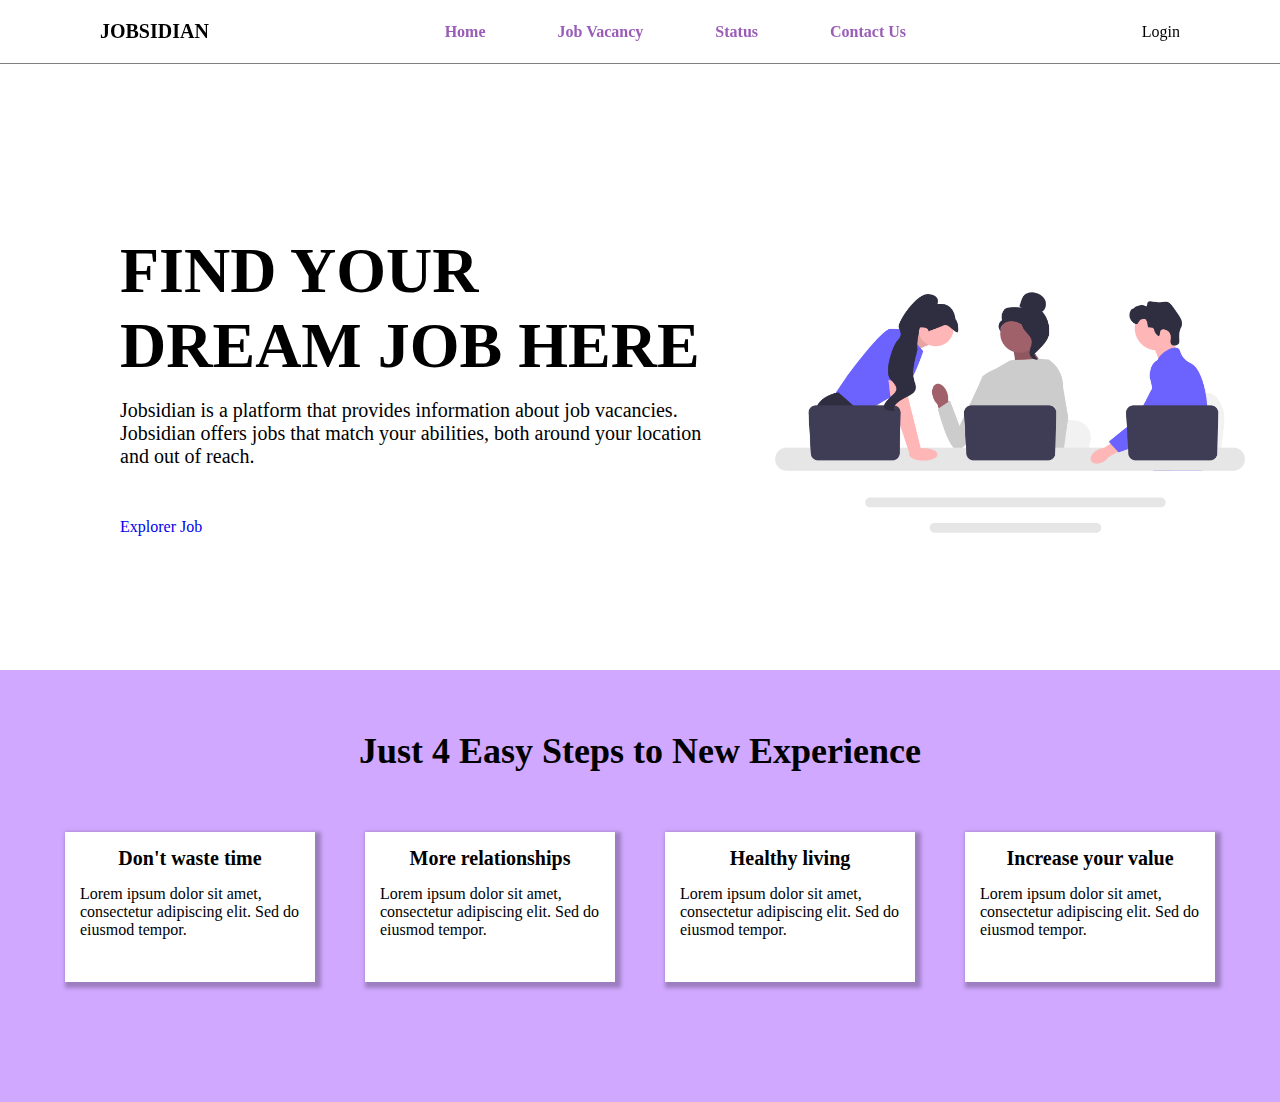
==== commit 35f01a52: "reset struktur" ====
--- a/index.html
+++ b/index.html
@@ -1,209 +1,56 @@
 <!DOCTYPE html>
 <html lang="en">
-<head>
-    <meta charset="UTF-8">
-    <meta http-equiv="X-UA-Compatible" content="IE=edge">
-    <meta name="viewport" content="width=device-width, initial-scale=1.0">
+  <head>
+    <meta charset="UTF-8" />
+    <meta http-equiv="X-UA-Compatible" content="IE=edge" />
+    <meta name="viewport" content="width=device-width, initial-scale=1.0" />
     <title>Landing Page</title>
-    <link rel="stylesheet" href="css/swiper-bundle.min.css">
-    <link rel="stylesheet" type="text/css" href="../assets/css/style.css">
-    <link href='https://unpkg.com/boxicons@2.1.4/css/boxicons.min.css' rel='stylesheet'>
-</head>
-<body>
-  
-  <section id="landingPage">
+    <link rel="stylesheet" type="text/css" href="../assets/css/style.css" />
+  </head>
+  <body>
     <nav id="sticky">
       <div id="logo"><h3>JOBSIDIAN</h3></div>
       <ul id="page">
         <li><a href="">Home</a></li>
         <li><a href="#jobVacancy">Job Vacancy</a></li>
-        <li><a href="">About Us</a></li>
+        <li><a href="">Status</a></li>
         <li><a href="">Contact Us</a></li>
       </ul>
-      <button onclick="window.location.href='';">Login</button>
+      <botton onclick="window.location.href='';">Login</botton>
     </nav>
 
-  <div class="container"><section id="home">
-    <div class="home-text">
+    <section id="home">
+      <div class="home-text">
         <h1>FIND YOUR</h1>
         <h1>DREAM JOB HERE</h1>
         <h4>Jobsidian is a platform that provides information about job vacancies. Jobsidian offers jobs that match your abilities, both around your location and out of reach.</h4>
-        <button onclick="window.location.href='';">Explore Job</button>
-    </div>
-    <div class="home-img">
-        <img src="gambar_home.png" alt="" width="600">
-    </div>
-  </section>
- 
-  <section id="steps">
-    <h3>Just 4 Easy Steps to New 
-      Experience</h3>
-    <div id="flex-container">
-    <div class="flex-item">
-      <h5>Don't waste time</h5>
-      <p>Lorem ipsum dolor sit amet,
-        consectetur adipiscing elit. Sed do eiusmod tempor.</p>
-    </div>
-    <div class="flex-item">
-      <h5>More relationships</h5>
-      <p>Lorem ipsum dolor sit amet,
-        consectetur adipiscing elit. Sed do eiusmod tempor.</p>
-    </div>
-    <div class="flex-item">
-      <h5>Healthy living</h5>
-      <p>Lorem ipsum dolor sit amet,
-        consectetur adipiscing elit. Sed do eiusmod tempor.</p>
-    </div>
-    <div class="flex-item">
-      <h5>Increase your value</h5>
-      <p>Lorem ipsum dolor sit amet,
-        consectetur adipiscing elit. Sed do eiusmod tempor.</p>
-    </div>
-    </div>
-  </section>
-  <section id="aboutUs">
-    <div id="bestJob">
-      <div class="bestJob-img">
-        <img src="bestjob.png" alt="" width="600">
+        <a href="#">Explorer Job</a>
       </div>
-    <div class="bestJob-text">
-      <h3>Best Job Seeker In Indonesia</h3>
-      <p>Looking for a job with Jobsidian provides more attractive offers, accurate information, and the best quality service for finding jobs.</p>
-    <div class="checkbox">
-      <i class='bx bxs-checkbox-checked' >Search for jobs with many categories.</i>
-      <i class='bx bxs-checkbox-checked' >Accurate information about job vacancies.</i>
-      <i class='bx bxs-checkbox-checked' >Partners who have good prospects in the future.</i>
-      <i class='bx bxs-checkbox-checked' >Provide 24 hour service.</i>
-    </div>
-    </div>
-  </section>
+      <div class="home-img">
+        <img src="gambar_home.png" alt="" width="600" />
+      </div>
+    </section>
 
-  <!-- <div class="categories">
-    <div class="ctg-text">
-      <h3>Popular Jobs Categories</h3>
-      <p>Popular and most searched job categories.</p>
-    </div>
-    <div id="flex-container2">
-      <div class="flex-item2">
-        <img src="ctg1.png" alt="" width="100">
+    <section id="steps">
+      <h3>Just 4 Easy Steps to New Experience</h3>
+      <div id="flex-container">
+        <div class="flex-item">
+          <h5>Don't waste time</h5>
+          <p>Lorem ipsum dolor sit amet, consectetur adipiscing elit. Sed do eiusmod tempor.</p>
+        </div>
+        <div class="flex-item">
+          <h5>More relationships</h5>
+          <p>Lorem ipsum dolor sit amet, consectetur adipiscing elit. Sed do eiusmod tempor.</p>
+        </div>
+        <div class="flex-item">
+          <h5>Healthy living</h5>
+          <p>Lorem ipsum dolor sit amet, consectetur adipiscing elit. Sed do eiusmod tempor.</p>
+        </div>
+        <div class="flex-item">
+          <h5>Increase your value</h5>
+          <p>Lorem ipsum dolor sit amet, consectetur adipiscing elit. Sed do eiusmod tempor.</p>
+        </div>
       </div>
-      <div class="flex-item2">
-        <img src="ctg2.png" alt="" width="100">
-      </div>
-      <div class="flex-item2">
-        <img src="ctg3.png" alt="" width="100">
-      </div>
-      <div class="flex-item2">
-        <img src="ctg4.png" alt="" width="100">
-      </div>
-    </div>
-  </div> -->
-
-  <div class="dropCv">
-    <div class="dropCv-text">
-      <h3>Drop Your CV Get Hired</h3>
-      <p>Upload your CV to get the best job according to your abilities. Increase your experience and reach your dreams as high as the sky at Jobsidian.</p>
-      <button onclick="window.location.href='';">Drop CV</button>
-    </div>
-    <div class="dropCv-img">
-        <img src="cv.png" alt="" width="600">
-    </div>
-  </div>
-
-  <div class="saysJob">
-    <div class="saysJob-text">
-      <h3>What Says Job Seeker About Us</h3>
-      <p>Various positive reviews from workers at Jobsidian</p>
-    </div>
-
-    <!-- card slider -->
-      <div class="main-card">
-        <div class="cards">
-          <div class="card">
-           <div class="content">
-             <div class="img">
-               <img src="avatar.png" alt="">
-             </div>
-             <div class="details">
-               <p>“Lorem ipsum dolor sit amet, consectetur adipiscing elit. Sed do eiusmod tempor.”</p>
-               <h4>Jasmine Carter, Surabaya</h4>
-             </div>
-            </div>
-          </div>
-
-             
-               <div class="dots">
-                <input type="radio" name="dot" id="one">
-                <input type="radio" name="dot" id="two">
-                <input type="radio" name="dot" id="three">
-               </div>
-              <div class="button">
-                <label for="one" class=" active one"></label>
-                <label for="two" class="two"></label>
-              </div>
-            </div>
-      </div>
-    </div>
-  <div class="faq">
-    <div class="faq-text">
-      <h3>Frequently Asked Question</h3>
-      <p>What do they usually say when looking for work using the app?</p>
-    </div>
-
-    <div class="wrapper">
-      <a href="#faq1">What are the required conditions?</a>
-      <div id="faq1" class="isi">Lorem ipsum dolor sit amet, consectetur adipiscing elit, sed do eiusmod tempor incididunt ut labore et dolore magna aliqua.</div>
-    
-      <a href="#faq2">Is there a fee when applying for a job?</a>
-      <div id="faq2" class="isi">Lorem ipsum dolor sit amet, consectetur adipiscing elit, sed do eiusmod tempor incididunt ut labore et dolore magna aliqua.</div>
-    
-      <a href="#faq3">Is there any health insurance from the company?</a>
-      <div id="faq3" class="isi">Lorem ipsum dolor sit amet, consectetur adipiscing elit, sed do eiusmod tempor incididunt ut labore et dolore magna aliqua.</div>
-
-      <a href="#faq4">Is it permissible to accept two or more jobs?</a>
-      <div id="faq4" class="isi">Lorem ipsum dolor sit amet, consectetur adipiscing elit, sed do eiusmod tempor incididunt ut labore et dolore magna aliqua.</div>
-  
-      <a href="#faq5">What guarantee can jobsidian provide?</a>
-      <div id="faq5" class="isi">Lorem ipsum dolor sit amet, consectetur adipiscing elit, sed do eiusmod tempor incididunt ut labore et dolore magna aliqua.</div>
-    </div>
-  </div>
-    
-
-  <footer>
-    <div id="f-about">
-      <h3 id="h-footer">About</h3>
-      <p>Lorem ipsum dolor sit amet, consectetur adipisicing elit. Officia, expedita nihil facere assumenda eos ea dolor excepturi nulla libero quaerat explicabo eveniet tenetur maiores.</p>
-    </div>
-    <div id="f-link">
-      <h3 id="h-footer">Link</h3>
-      <ul>
-        <li class="li-footer"><a href="">Home</a></li>
-        <li class="li-footer"><a href="#jobVacancy">Job Vacancy</a></li>
-        <li class="li-footer"><a href="">Status</a></li>
-        <li class="li-footer"><a href="">Contact Us</a></li>
-      </ul>
-    </div>
-    <div id="f-contact">
-      <h3 id="h-footer">Contact us</h3>
-      <p class="p-footer">081356747675</p>
-      <p class="p-footer">jobsidian@gmail.com</p>
-      <div id="sosmed">
-        <a href=""><i class="ssmd bx bxl-instagram-alt"></i></a>
-        <a href=""><i class="ssmd bx bxl-facebook-circle"></i></a>
-        <a href=""><i class="ssmd bx bxl-github"></i></a>
-        <a href=""><i class="ssmd bx bxl-twitter"></i></a>
-      </div>
-    </div>
-  </footer>
-
-  <div id="copyright">
-    <a href=""><h3 class="nameTag fe-22">AnisyaKhanza</h3></a>
-    <a href=""><h3 class="nameTag fe-22">AbilKhairi</h3></a>
-    <h3>Crafted with <i class="bx bxs-heart" style="color: #ff0000"></i> by <span>JOBSIDIAN</span></h3>
-    <a href=""><h3 class="nameTag fe-22">FarrahFahira</h3></a>
-    <h3 class="nameTag">FE-22-GAMING</h3>
-  </div>
-</section>
-</body>
-
-</html>+    </section>
+  </body>
+</html>
--- a/assets/css/style.css
+++ b/assets/css/style.css
@@ -1,17 +1,17 @@
 * {
-    margin: 0;
-    padding: 0;
-    list-style: none;
-    border-style: none;
-    text-decoration: none;
-    outline: none;
-    font-family: 'Poppins';
-    font-style: normal;
-    /* line-height: 150%;
+  margin: 0;
+  padding: 0;
+  list-style: none;
+  border-style: none;
+  text-decoration: none;
+  outline: none;
+  font-family: "Poppins";
+  font-style: normal;
+  /* line-height: 150%;
     letter-spacing: -0.023em; */
-  }
-
-  /* @media screen and (max-width: 1000px) {
+}
+
+/* @media screen and (max-width: 1000px) {
     #sticky,
     aside {
         width: 100%;
@@ -68,273 +68,270 @@
   color: rgb(101, 61, 120);
 }
 
-  button{
-    background-color: #983BFF;
-    color: #FFFFFF;
-    padding: 10px 15px;
-    border-radius: 5px;
+button {
+  background-color: #983bff;
+  color: #ffffff;
+  padding: 10px 15px;
+  border-radius: 5px;
+}
+
+#profile {
+  display: flex;
+  align-items: center;
+}
+
+#iconProfile a {
+  display: flex;
+  justify-content: center;
+  align-items: center;
+  font-size: 36px;
+  margin-left: 8px;
+}
+
+/* css section home */
+#home {
+  display: flex;
+  justify-content: space-around;
+  padding-top: 160px;
+  padding-left: 120px;
+  padding-right: 120px;
+}
+
+.home-text h1 {
+  /* position: absolute; */
+  padding-bottom: 15x;
+  width: 590px;
+  font-weight: 700;
+  font-size: 64px;
+  line-height: 70%;
+  padding-bottom: 30px;
+}
+
+.home-text h4 {
+  width: 590px;
+  height: 99px;
+  left: 122px;
+  top: 488px;
+  font-weight: 400;
+  font-size: 20px;
+  color: #000000;
+  padding-bottom: 20px;
+}
+
+.home-img {
+  max-width: 100%;
+  height: auto;
+}
+
+/* css section steps */
+#steps {
+  position: relative;
+  background-color: #d1a8ff;
+  padding-bottom: 80px;
+}
+
+#steps h3 {
+  font-weight: 600;
+  font-size: 36px;
+  text-align: center;
+  margin-top: 90px;
+  padding-top: 60px;
+  padding-bottom: 20px;
+  color: #000000;
+}
+
+#flex-container {
+  display: flex;
+  flex-direction: row;
+  margin: 40px;
+}
+
+.flex-item {
+  flex-basis: 100%;
+  height: 100px;
+  margin-left: 25px;
+  margin-right: 25px;
+  background: #ffffff;
+  padding-bottom: 50px;
+  box-shadow: 3px 3px 4px 3px rgba(0, 0, 0, 0.25);
+}
+
+.flex-item h5 {
+  font-weight: bold;
+  font-size: 20px;
+  text-align: center;
+  padding-top: 15px;
+  color: #000000;
+}
+
+.flex-item p {
+  padding: 15px;
+  padding-bottom: 15px;
+}
+
+/* CSS section about us */
+/* bestJob */
+#aboutUs {
+  display: inline;
+  justify-content: baseline;
+  padding-top: 90px;
+  padding-right: 0;
+}
+
+@media (max-width: 800px) {
+  #aboutUs {
+    flex-direction: row;
   }
-  
-  #profile {
-    display: flex;
-    align-items: center;
-  }
-
-  #iconProfile a {
-    display: flex;
-    justify-content: center;
-    align-items: center;
-    font-size: 36px;
-    margin-left: 8px;
-  }
-  
-  /* css section home */
-  #home{
-    display: flex;
-    justify-content: space-around;
-    padding-top: 160px;
-    padding-left: 120px;
-    padding-right: 120px;
-  }
-
-  .home-text h1{
-    /* position: absolute; */
-    padding-bottom: 15x;
-    width: 590px;
-    font-weight: 700;
-    font-size: 64px;
-    line-height: 70%;
-    padding-bottom: 30px;
-    }
-
-  .home-text h4{
-    width: 590px;
-    height: 99px;
-    left: 122px;
-    top: 488px; 
-    font-weight: 400;
-    font-size: 20px;
-    color: #000000; 
-    padding-bottom: 20px;
-  }
-
-  .home-img{
-    max-width: 100%;
-    height: auto;
-  }
-  
-  /* css section steps */
-  #steps{
-    position: relative;
-    background-color: #D1A8FF;
-    padding-bottom: 80px;
-  }
-
-  #steps h3{
-    font-weight: 600;
-    font-size: 36px;
-    text-align: center;
-    margin-top: 90px;
-    padding-top: 60px;
-    padding-bottom: 20px;
-    color: #000000;
-  }
-
-  #flex-container {
-		display: flex;
-		flex-direction:row;
-    margin: 40px;
-	}
-	
-  .flex-item {
-    flex-basis: 100%;
-		height: 100px;
-		margin-left: 25px;
-    margin-right: 25px;
-    background: #FFFFFF;
-    padding-bottom: 50px;
-    box-shadow: 3px 3px 4px 3px rgba(0, 0, 0, 0.25);
-	}
-
-  .flex-item h5{
-    font-weight: bold;
-    font-size: 20px;
-    text-align: center;
-    padding-top: 15px;
-    color: #000000;
-  }
-
-  .flex-item p{
-    padding: 15px;
-    padding-bottom: 15px;
-
-  }
-
-  /* CSS section about us */
-  /* bestJob */
-  #aboutUs{
-    display: inline;
-    justify-content: baseline;
-    padding-top: 90px;
-    padding-right: 0;
-  }
-
-  @media (max-width: 800px) {
-    #aboutUs {
-      flex-direction: row;
-    }
-  }
-
-  #bestJob{
-    display: flex;
-    justify-content: space-between;
-    padding-bottom: 70px;
-  }
-
-  .bestJob-img{
-    max-width: 100%;
-    height: auto;
-    padding-top: 60px;
-    padding-left: 50px;
-  }
-
-  .bestJob-text{
-    margin-top: 150px;
-    padding-right: 50px;
-  }
-
-  .bestJob-text h3{
-    width: 514px;
-    /* height: 61px;
+}
+
+#bestJob {
+  display: flex;
+  justify-content: space-between;
+  padding-bottom: 70px;
+}
+
+.bestJob-img {
+  max-width: 100%;
+  height: auto;
+  padding-top: 60px;
+  padding-left: 50px;
+}
+
+.bestJob-text {
+  margin-top: 150px;
+  padding-right: 50px;
+}
+
+.bestJob-text h3 {
+  width: 514px;
+  /* height: 61px;
     left: 730px;
     top: 1465px; */
-    font-weight: 600;
-    font-size: 36px;
-    color: #000000
-  }
- 
-  .bestJob-text p{
-    width: 450px;
-    height: 50px;
-    left: 730px;
-    top: 1526px;
-    font-weight: 400;
-    font-size: 20px;
-    padding-bottom: 35px;
-  }
-
-  .checkbox i{
-    display: flex;
-    width: 500px;
-    font-weight: 400;
-    font-size: 20px;
-    padding-right: 20px;
-    padding-bottom: 5px;
-    padding-top: 20px;
-  }
-
-  /* categories */
-  .categories{
-    position: relative;
-    margin-bottom: 20px;
-  }
-
-  .ctg-text{
-    position: relative;
-    
-  }
-
-  .ctg-text h3{
-    width: 514px;
-    /* text-align: center; */
-    padding-left: 500px;
-    /* height: 61px;
+  font-weight: 600;
+  font-size: 36px;
+  color: #000000;
+}
+
+.bestJob-text p {
+  width: 450px;
+  height: 50px;
+  left: 730px;
+  top: 1526px;
+  font-weight: 400;
+  font-size: 20px;
+  padding-bottom: 35px;
+}
+
+.checkbox i {
+  display: flex;
+  width: 500px;
+  font-weight: 400;
+  font-size: 20px;
+  padding-right: 20px;
+  padding-bottom: 5px;
+  padding-top: 20px;
+}
+
+/* categories */
+.categories {
+  position: relative;
+  margin-bottom: 20px;
+}
+
+.ctg-text {
+  position: relative;
+}
+
+.ctg-text h3 {
+  width: 514px;
+  /* text-align: center; */
+  padding-left: 500px;
+  /* height: 61px;
     left: 730px;
     top: 1465px; */
-    font-weight: 600;
-    font-size: 36px;
-    color: #000000
-  }
-
-  .ctg-text p{
-    width: 450px;
-    height: 50px;
-    left: 730px;
-    top: 1526px;
-    padding-left: 520px;
-    font-weight: 400;
-    font-size: 20px;
-    padding-bottom: 35px;
-  }
-
-  /* css drop cv */
-  .dropCv{
-    display: flex;
-    justify-content: space-around;
-    padding-top: 90px;
-    padding-left: 90px;
-    padding-right: 120px;
-  }  
-  
-  .dropCv-text h3{
-    width: 514px;
-    font-weight: 600;
-    font-size: 36px;
-    color: #000000
-  }
-
-  .dropCv-text p{
-    width: 450px;
-    height: 50px;
-    left: 730px;
-    top: 1526px;
-    font-weight: 400;
-    font-size: 20px;
-    padding-bottom: 70px;
-  }
-
-  .dropCv-img{
-    padding-left: 40px;
-    margin-top: -100px;
-  }
-
-  /* css saysJob */
-  .saysJob{
-    position: relative;
-    margin-bottom: 20px;
-    margin-top: 150px;
-  }
-
-  .saysJob-text{
-    position: relative;
-    
-  }
-
-  .saysJob-text h3{
-    width: 514px;
-    /* text-align: center; */
-    padding-left: 500px;
-    /* height: 61px;
+  font-weight: 600;
+  font-size: 36px;
+  color: #000000;
+}
+
+.ctg-text p {
+  width: 450px;
+  height: 50px;
+  left: 730px;
+  top: 1526px;
+  padding-left: 520px;
+  font-weight: 400;
+  font-size: 20px;
+  padding-bottom: 35px;
+}
+
+/* css drop cv */
+.dropCv {
+  display: flex;
+  justify-content: space-around;
+  padding-top: 90px;
+  padding-left: 90px;
+  padding-right: 120px;
+}
+
+.dropCv-text h3 {
+  width: 514px;
+  font-weight: 600;
+  font-size: 36px;
+  color: #000000;
+}
+
+.dropCv-text p {
+  width: 450px;
+  height: 50px;
+  left: 730px;
+  top: 1526px;
+  font-weight: 400;
+  font-size: 20px;
+  padding-bottom: 70px;
+}
+
+.dropCv-img {
+  padding-left: 40px;
+  margin-top: -100px;
+}
+
+/* css saysJob */
+.saysJob {
+  position: relative;
+  margin-bottom: 20px;
+  margin-top: 150px;
+}
+
+.saysJob-text {
+  position: relative;
+}
+
+.saysJob-text h3 {
+  width: 514px;
+  /* text-align: center; */
+  padding-left: 500px;
+  /* height: 61px;
     left: 730px;
     top: 1465px; */
-    font-weight: 600;
-    font-size: 36px;
-    color: #000000
-  }
-
-  .saysJob-text p{
-    width: 450px;
-    height: 50px;
-    left: 730px;
-    top: 1526px;
-    padding-left: 520px;
-    font-weight: 400;
-    font-size: 20px;
-    padding-bottom: 35px;
-  }
-
-  /* css card slider */
- 
+  font-weight: 600;
+  font-size: 36px;
+  color: #000000;
+}
+
+.saysJob-text p {
+  width: 450px;
+  height: 50px;
+  left: 730px;
+  top: 1526px;
+  padding-left: 520px;
+  font-weight: 400;
+  font-size: 20px;
+  padding-bottom: 35px;
+}
+
+/* css card slider */
+
 /* .container{
   max-width: 950px;
   width: 100%;
@@ -342,7 +339,7 @@
   padding: 80px 0;
 } */
 
- .main-card{
+.main-card {
   display: flex;
   flex-direction: column;
   justify-content: space-around;
@@ -351,14 +348,14 @@
   justify-content: center;
 }
 
-.dots{
-  display: flex;
-}
-
-#two:checked ~ .main-card{
+.dots {
+  display: flex;
+}
+
+#two:checked ~ .main-card {
   margin-left: -100%;
 }
- .main-card .cards{
+.main-card .cards {
   width: calc(100% / 2 - 10px);
   display: flex;
   /* flex-wrap: wrap; */
@@ -366,18 +363,18 @@
   justify-content: space-between;
   /* padding-right: 50px; */
 }
-.main-card .cards .card{
+.main-card .cards .card {
   width: calc(100% / 3 - 10px);
-  background: #D1A8FF;
+  background: #d1a8ff;
   border-radius: 12px;
   padding: 30px;
   box-shadow: 0 5px 10px rgba(0, 0, 0, 0.25);
   transition: all 0.4s ease;
 }
-.main-card .cards .card:hover{
+.main-card .cards .card:hover {
   transform: translateY(-15px);
 }
-.cards .card .content{
+.cards .card .content {
   width: 100%;
   /* display: flex; */
   flex-direction: column;
@@ -385,15 +382,15 @@
   /* align-items: center;
   text-align: center; */
 }
-.cards .card .content .img{
+.cards .card .content .img {
   height: 130px;
   width: 130px;
   border-radius: 50%;
   padding: 3px;
-  background: #983BFF;
+  background: #983bff;
   margin-bottom: 14px;
 }
-.card .content .img img{
+.card .content .img img {
   height: 100%;
   width: 100%;
   border: 3px solid #ffff;
@@ -409,93 +406,91 @@
   color: #FF676D;
 } */
 
-.content{
+.content {
   padding-left: 20px;
   margin-right: 40px;
 }
 
-  
- .container .button{
+.container .button {
   width: 100%;
   display: flex;
   justify-content: center;
   margin: 20px;
 }
 
-.button label.active{
+.button label.active {
   width: 35px;
 }
 
-#one:checked ~ .button .one{
+#one:checked ~ .button .one {
   width: 35px;
 }
-#one:checked ~ .button .two{
+#one:checked ~ .button .two {
   width: 15px;
 }
-#two:checked ~ .button .one{
+#two:checked ~ .button .one {
   width: 15px;
 }
-#two:checked ~ .button .two{
+#two:checked ~ .button .two {
   width: 35px;
 }
-input[type="radio"]{
+input[type="radio"] {
   display: visible;
   justify-content: center;
 }
 @media (max-width: 768px) {
-  .main-card .cards .card{
+  .main-card .cards .card {
     margin: 20px 0 10px 0;
     width: calc(100% / 2 - 10px);
   }
 }
 @media (max-width: 600px) {
-  .main-card .cards .card{
+  .main-card .cards .card {
     /* margin: 20px 0 10px 0; */
     width: 100%;
   }
 }
 
 /* CSS faq */
-  .faq{
-    display: flex;
-    justify-content: space-around;
-  }
-
-  .faq-text{
-    display: inline-block;
-    justify-content: space-around;
-    padding-top: 300px;
-    padding-left: 90px;
-    padding-right: 120px;
-    margin-left: 300px;
-  }  
-  
-  .faq-text h3{
-    width: 600px;
-    font-weight: 600;
-    font-size: 36px;
-    color: #000000;
-  }
-
-  .faq-text p{
-    width: 450px;
-    height: 50px;
-    left: 730px;
-    top: 1526px;
-    font-weight: 400;
-    font-size: 20px;
-    padding-bottom: 70px;
-  }
-
-  .wrapper{
-
-    margin-top: 200px;
-    border-color: #000000;
-  }
-
-  .wrapper a{
+.faq {
+  display: flex;
+  justify-content: space-around;
+}
+
+.faq-text {
+  display: inline-block;
+  justify-content: space-around;
+  padding-top: 300px;
+  padding-left: 90px;
+  padding-right: 120px;
+  margin-left: 300px;
+}
+
+.faq-text h3 {
+  width: 600px;
+  font-weight: 600;
+  font-size: 36px;
+  color: #000000;
+}
+
+.faq-text p {
+  width: 450px;
+  height: 50px;
+  left: 730px;
+  top: 1526px;
+  font-weight: 400;
+  font-size: 20px;
+  padding-bottom: 70px;
+}
+
+.wrapper {
+  margin-top: 200px;
+  border-color: #000000;
+}
+
+.wrapper a {
   display: block;
-  background-color: #D1A8FF;
+  background-color: #d1a8ff;
   color: #000000;
   width: 474px;
   height: 45px;
@@ -507,107 +502,107 @@
   text-decoration: none;
   padding: 5px 10px;
   padding-right: 20px;
-  }
-
-  .isi{
-    padding: 0;
-    height: 0;
-    overflow: hidden;
-    width: auto;
-  }
-
-  .isi:target{
-    padding: 5px 10px;
-    height: auto
-  }
-
-  /* CSS footer */
-  footer {
-    display: flex;
-    justify-content: space-between;
-    align-items: baseline;
-    margin-top: 25px;
-    background-color: rgb(221, 188, 253);
-    padding: 100px;
-  }
-  
-  #h-footer {
-    margin-bottom: 12px;
-  }
-  
-  #f-about {
-    width: 200px;
-  }
-  
-  #f-link {
-    justify-content: center;
-    display: flex;
-    flex-direction: column;
-  }
-  
-  .li-footer {
-    margin-bottom: 8px;
-    color: black;
-  }
-  
-  .p-footer {
-    margin-bottom: 8px;
-  }
-  
-  #sosmed a {
-    display: flex;
-  }
-  #sosmed {
-    background-color: white;
-    display: flex;
-    justify-content: space-between;
-    align-items: center;
-    font-size: 28px;
-    padding: 8px 12px;
-    border-radius: 30px;
-  }
-  .ssmd {
-    transition: all 0.3s ease-in-out;
-    margin: 0 4px;
-  }
-  .ssmd:hover {
-    color: blueviolet;
-    border-radius: 50px;
-  }
-
-  /* CSS copyright */
-  #copyright {
-    display: flex;
-    justify-content: space-between;
-    padding: 30px 100px;
-    align-items: center;
-  }
-  
-  .bxs-heart {
-    transition: all 0.2s ease-in-out;
-  }
-  .bxs-heart:hover {
-    font-size: 30px;
-    cursor: pointer;
-  }
-  
-  .fe-22 {
-    cursor: pointer;
-    /* border: 1px solid white; */
-    transition: all 0.5s ease-in-out;
-    padding: 8px;
-  }
-  .fe-22:hover {
-    color: blueviolet;
-    /* border: 1px solid blueviolet; */
-    cursor: pointer;
-    border-radius: 50px;
-  }
-  
-  .nameTag {
-    color: rgb(221, 188, 253);
-  }
-  
-  span {
-    font-weight: bolder;
-  }+}
+
+.isi {
+  padding: 0;
+  height: 0;
+  overflow: hidden;
+  width: auto;
+}
+
+.isi:target {
+  padding: 5px 10px;
+  height: auto;
+}
+
+/* CSS footer */
+footer {
+  display: flex;
+  justify-content: space-between;
+  align-items: baseline;
+  margin-top: 25px;
+  background-color: rgb(221, 188, 253);
+  padding: 100px;
+}
+
+#h-footer {
+  margin-bottom: 12px;
+}
+
+#f-about {
+  width: 200px;
+}
+
+#f-link {
+  justify-content: center;
+  display: flex;
+  flex-direction: column;
+}
+
+.li-footer {
+  margin-bottom: 8px;
+  color: black;
+}
+
+.p-footer {
+  margin-bottom: 8px;
+}
+
+#sosmed a {
+  display: flex;
+}
+#sosmed {
+  background-color: white;
+  display: flex;
+  justify-content: space-between;
+  align-items: center;
+  font-size: 28px;
+  padding: 8px 12px;
+  border-radius: 30px;
+}
+.ssmd {
+  transition: all 0.3s ease-in-out;
+  margin: 0 4px;
+}
+.ssmd:hover {
+  color: blueviolet;
+  border-radius: 50px;
+}
+
+/* CSS copyright */
+#copyright {
+  display: flex;
+  justify-content: space-between;
+  padding: 30px 100px;
+  align-items: center;
+}
+
+.bxs-heart {
+  transition: all 0.2s ease-in-out;
+}
+.bxs-heart:hover {
+  font-size: 30px;
+  cursor: pointer;
+}
+
+.fe-22 {
+  cursor: pointer;
+  /* border: 1px solid white; */
+  transition: all 0.5s ease-in-out;
+  padding: 8px;
+}
+.fe-22:hover {
+  color: blueviolet;
+  /* border: 1px solid blueviolet; */
+  cursor: pointer;
+  border-radius: 50px;
+}
+
+.nameTag {
+  color: rgb(221, 188, 253);
+}
+
+span {
+  font-weight: bolder;
+}
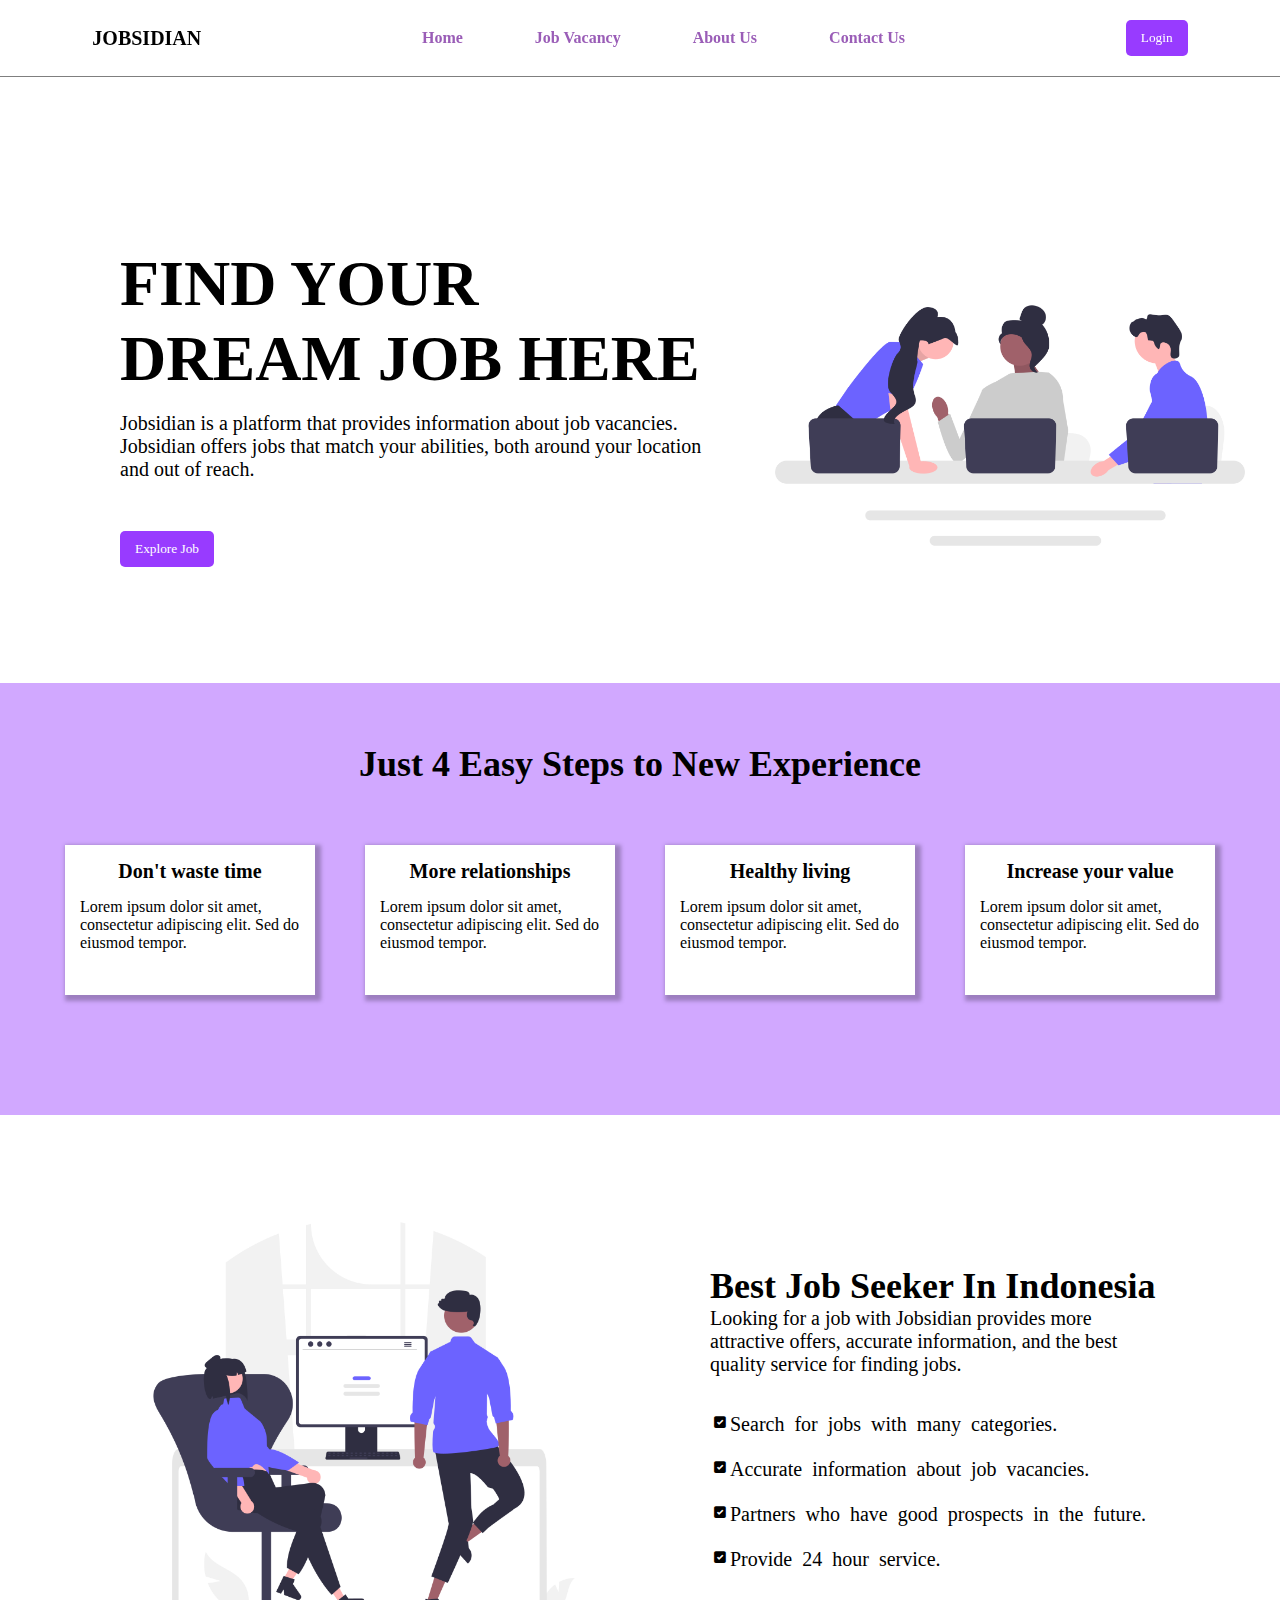
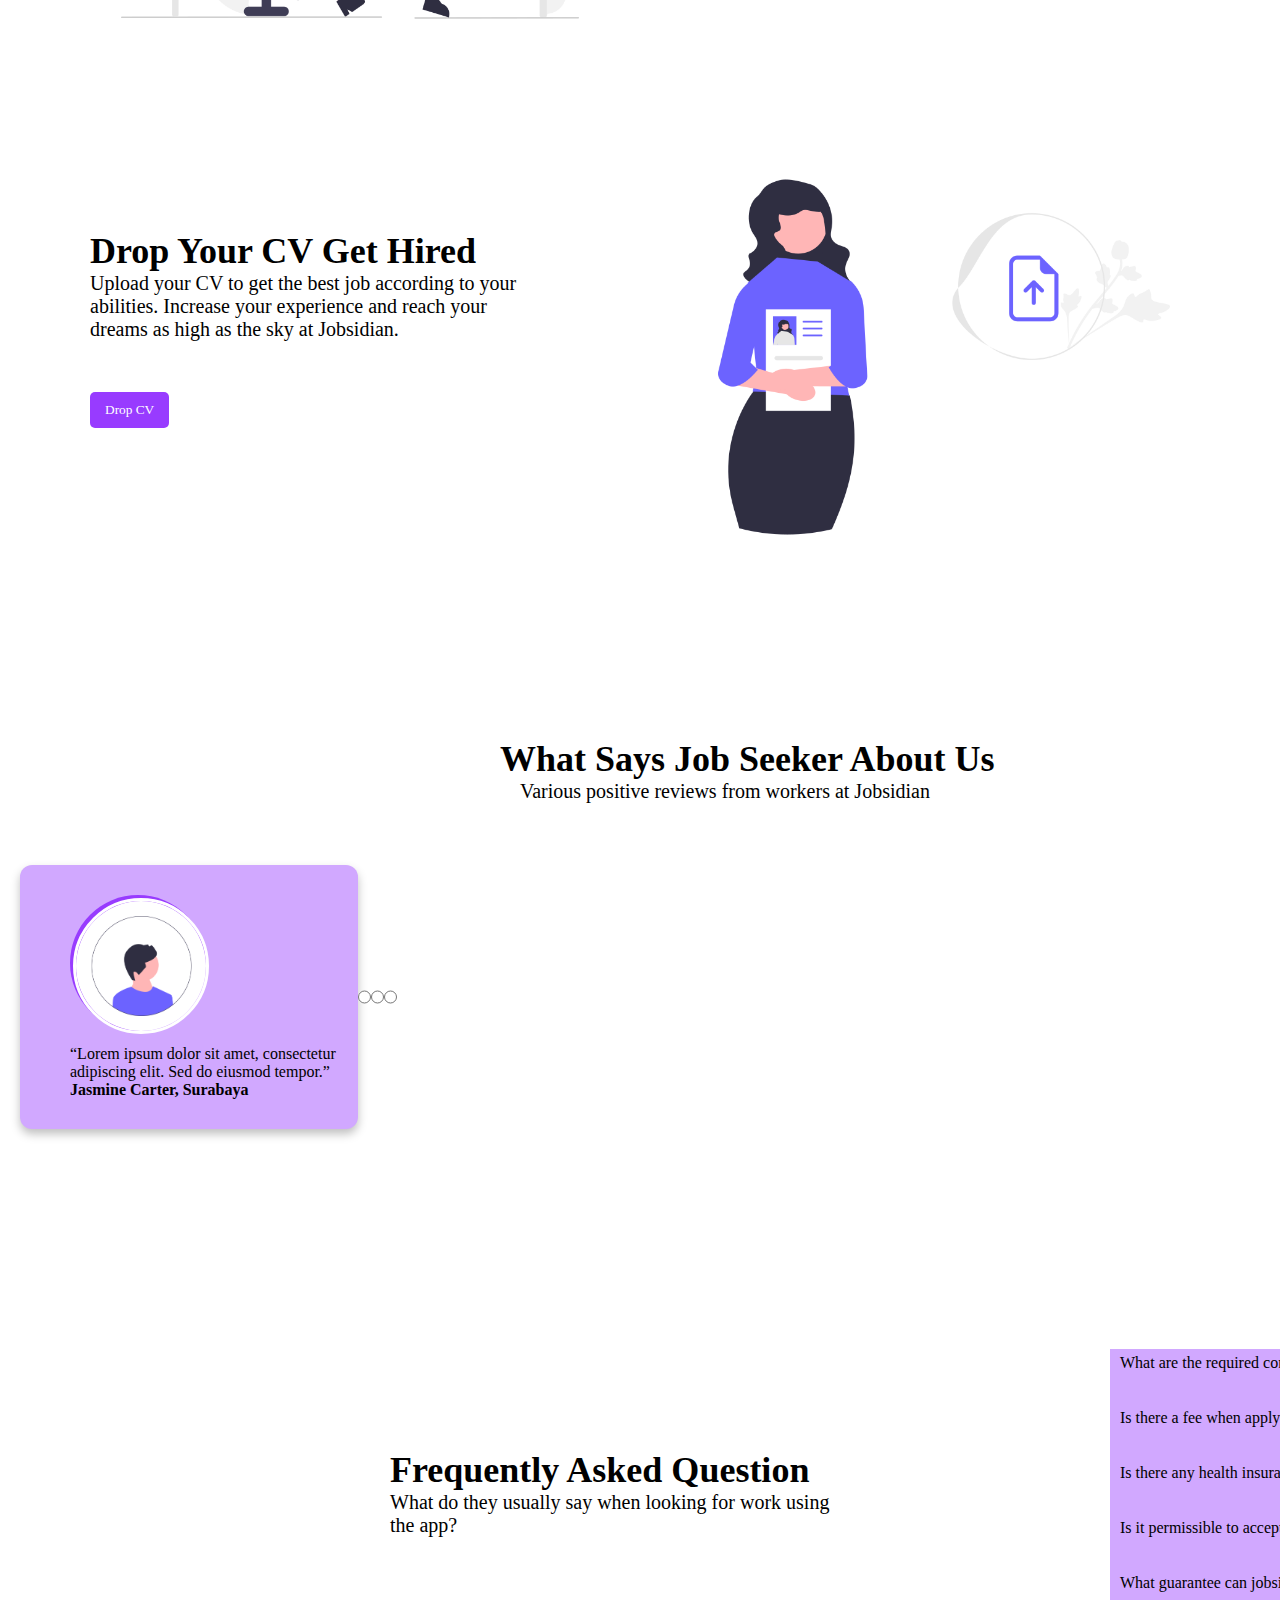
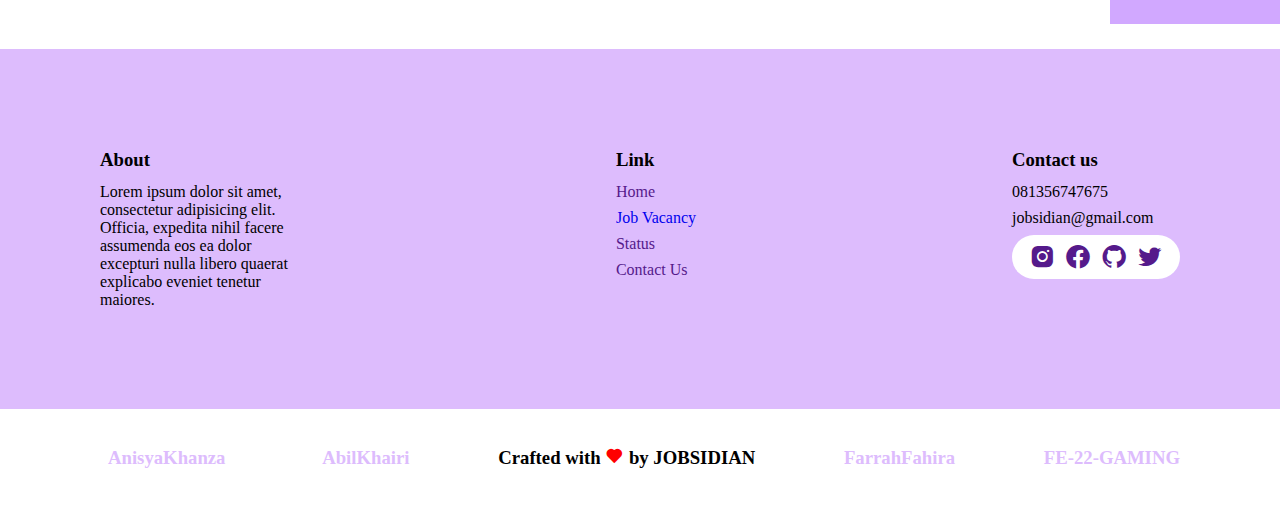
==== commit 27b939df: "menghubungkan halaman" ====
--- a/index.html
+++ b/index.html
@@ -1,56 +1,209 @@
 <!DOCTYPE html>
 <html lang="en">
-  <head>
-    <meta charset="UTF-8" />
-    <meta http-equiv="X-UA-Compatible" content="IE=edge" />
-    <meta name="viewport" content="width=device-width, initial-scale=1.0" />
+<head>
+    <meta charset="UTF-8">
+    <meta http-equiv="X-UA-Compatible" content="IE=edge">
+    <meta name="viewport" content="width=device-width, initial-scale=1.0">
     <title>Landing Page</title>
-    <link rel="stylesheet" type="text/css" href="../assets/css/style.css" />
-  </head>
-  <body>
+    <link rel="stylesheet" href="css/swiper-bundle.min.css">
+    <link rel="stylesheet" type="text/css" href="../assets/css/style.css">
+    <link href='https://unpkg.com/boxicons@2.1.4/css/boxicons.min.css' rel='stylesheet'>
+</head>
+<body>
+  
+  <section id="landingPage">
     <nav id="sticky">
       <div id="logo"><h3>JOBSIDIAN</h3></div>
       <ul id="page">
         <li><a href="">Home</a></li>
         <li><a href="#jobVacancy">Job Vacancy</a></li>
-        <li><a href="">Status</a></li>
+        <li><a href="">About Us</a></li>
         <li><a href="">Contact Us</a></li>
       </ul>
-      <botton onclick="window.location.href='';">Login</botton>
+      <button onclick="window.location.href='../page/login.html';">Login</button>
     </nav>
 
-    <section id="home">
-      <div class="home-text">
+  <div class="container"><section id="home">
+    <div class="home-text">
         <h1>FIND YOUR</h1>
         <h1>DREAM JOB HERE</h1>
         <h4>Jobsidian is a platform that provides information about job vacancies. Jobsidian offers jobs that match your abilities, both around your location and out of reach.</h4>
-        <a href="#">Explorer Job</a>
-      </div>
-      <div class="home-img">
-        <img src="gambar_home.png" alt="" width="600" />
-      </div>
-    </section>
-
-    <section id="steps">
-      <h3>Just 4 Easy Steps to New Experience</h3>
-      <div id="flex-container">
-        <div class="flex-item">
-          <h5>Don't waste time</h5>
-          <p>Lorem ipsum dolor sit amet, consectetur adipiscing elit. Sed do eiusmod tempor.</p>
-        </div>
-        <div class="flex-item">
-          <h5>More relationships</h5>
-          <p>Lorem ipsum dolor sit amet, consectetur adipiscing elit. Sed do eiusmod tempor.</p>
-        </div>
-        <div class="flex-item">
-          <h5>Healthy living</h5>
-          <p>Lorem ipsum dolor sit amet, consectetur adipiscing elit. Sed do eiusmod tempor.</p>
-        </div>
-        <div class="flex-item">
-          <h5>Increase your value</h5>
-          <p>Lorem ipsum dolor sit amet, consectetur adipiscing elit. Sed do eiusmod tempor.</p>
-        </div>
-      </div>
-    </section>
-  </body>
-</html>
+        <button onclick="window.location.href='';">Explore Job</button>
+    </div>
+    <div class="home-img">
+        <img src="gambar_home.png" alt="" width="600">
+    </div>
+  </section>
+ 
+  <section id="steps">
+    <h3>Just 4 Easy Steps to New 
+      Experience</h3>
+    <div id="flex-container">
+    <div class="flex-item">
+      <h5>Don't waste time</h5>
+      <p>Lorem ipsum dolor sit amet,
+        consectetur adipiscing elit. Sed do eiusmod tempor.</p>
+    </div>
+    <div class="flex-item">
+      <h5>More relationships</h5>
+      <p>Lorem ipsum dolor sit amet,
+        consectetur adipiscing elit. Sed do eiusmod tempor.</p>
+    </div>
+    <div class="flex-item">
+      <h5>Healthy living</h5>
+      <p>Lorem ipsum dolor sit amet,
+        consectetur adipiscing elit. Sed do eiusmod tempor.</p>
+    </div>
+    <div class="flex-item">
+      <h5>Increase your value</h5>
+      <p>Lorem ipsum dolor sit amet,
+        consectetur adipiscing elit. Sed do eiusmod tempor.</p>
+    </div>
+    </div>
+  </section>
+  <section id="aboutUs">
+    <div id="bestJob">
+      <div class="bestJob-img">
+        <img src="bestjob.png" alt="" width="600">
+      </div>
+    <div class="bestJob-text">
+      <h3>Best Job Seeker In Indonesia</h3>
+      <p>Looking for a job with Jobsidian provides more attractive offers, accurate information, and the best quality service for finding jobs.</p>
+    <div class="checkbox">
+      <i class='bx bxs-checkbox-checked' >Search for jobs with many categories.</i>
+      <i class='bx bxs-checkbox-checked' >Accurate information about job vacancies.</i>
+      <i class='bx bxs-checkbox-checked' >Partners who have good prospects in the future.</i>
+      <i class='bx bxs-checkbox-checked' >Provide 24 hour service.</i>
+    </div>
+    </div>
+  </section>
+
+  <!-- <div class="categories">
+    <div class="ctg-text">
+      <h3>Popular Jobs Categories</h3>
+      <p>Popular and most searched job categories.</p>
+    </div>
+    <div id="flex-container2">
+      <div class="flex-item2">
+        <img src="ctg1.png" alt="" width="100">
+      </div>
+      <div class="flex-item2">
+        <img src="ctg2.png" alt="" width="100">
+      </div>
+      <div class="flex-item2">
+        <img src="ctg3.png" alt="" width="100">
+      </div>
+      <div class="flex-item2">
+        <img src="ctg4.png" alt="" width="100">
+      </div>
+    </div>
+  </div> -->
+
+  <div class="dropCv">
+    <div class="dropCv-text">
+      <h3>Drop Your CV Get Hired</h3>
+      <p>Upload your CV to get the best job according to your abilities. Increase your experience and reach your dreams as high as the sky at Jobsidian.</p>
+      <button onclick="window.location.href='';">Drop CV</button>
+    </div>
+    <div class="dropCv-img">
+        <img src="cv.png" alt="" width="600">
+    </div>
+  </div>
+
+  <div class="saysJob">
+    <div class="saysJob-text">
+      <h3>What Says Job Seeker About Us</h3>
+      <p>Various positive reviews from workers at Jobsidian</p>
+    </div>
+
+    <!-- card slider -->
+      <div class="main-card">
+        <div class="cards">
+          <div class="card">
+           <div class="content">
+             <div class="img">
+               <img src="avatar.png" alt="">
+             </div>
+             <div class="details">
+               <p>“Lorem ipsum dolor sit amet, consectetur adipiscing elit. Sed do eiusmod tempor.”</p>
+               <h4>Jasmine Carter, Surabaya</h4>
+             </div>
+            </div>
+          </div>
+
+             
+               <div class="dots">
+                <input type="radio" name="dot" id="one">
+                <input type="radio" name="dot" id="two">
+                <input type="radio" name="dot" id="three">
+               </div>
+              <div class="button">
+                <label for="one" class=" active one"></label>
+                <label for="two" class="two"></label>
+              </div>
+            </div>
+      </div>
+    </div>
+  <div class="faq">
+    <div class="faq-text">
+      <h3>Frequently Asked Question</h3>
+      <p>What do they usually say when looking for work using the app?</p>
+    </div>
+
+    <div class="wrapper">
+      <a href="#faq1">What are the required conditions?</a>
+      <div id="faq1" class="isi">Lorem ipsum dolor sit amet, consectetur adipiscing elit, sed do eiusmod tempor incididunt ut labore et dolore magna aliqua.</div>
+    
+      <a href="#faq2">Is there a fee when applying for a job?</a>
+      <div id="faq2" class="isi">Lorem ipsum dolor sit amet, consectetur adipiscing elit, sed do eiusmod tempor incididunt ut labore et dolore magna aliqua.</div>
+    
+      <a href="#faq3">Is there any health insurance from the company?</a>
+      <div id="faq3" class="isi">Lorem ipsum dolor sit amet, consectetur adipiscing elit, sed do eiusmod tempor incididunt ut labore et dolore magna aliqua.</div>
+
+      <a href="#faq4">Is it permissible to accept two or more jobs?</a>
+      <div id="faq4" class="isi">Lorem ipsum dolor sit amet, consectetur adipiscing elit, sed do eiusmod tempor incididunt ut labore et dolore magna aliqua.</div>
+  
+      <a href="#faq5">What guarantee can jobsidian provide?</a>
+      <div id="faq5" class="isi">Lorem ipsum dolor sit amet, consectetur adipiscing elit, sed do eiusmod tempor incididunt ut labore et dolore magna aliqua.</div>
+    </div>
+  </div>
+    
+
+  <footer>
+    <div id="f-about">
+      <h3 id="h-footer">About</h3>
+      <p>Lorem ipsum dolor sit amet, consectetur adipisicing elit. Officia, expedita nihil facere assumenda eos ea dolor excepturi nulla libero quaerat explicabo eveniet tenetur maiores.</p>
+    </div>
+    <div id="f-link">
+      <h3 id="h-footer">Link</h3>
+      <ul>
+        <li class="li-footer"><a href="">Home</a></li>
+        <li class="li-footer"><a href="#jobVacancy">Job Vacancy</a></li>
+        <li class="li-footer"><a href="">Status</a></li>
+        <li class="li-footer"><a href="">Contact Us</a></li>
+      </ul>
+    </div>
+    <div id="f-contact">
+      <h3 id="h-footer">Contact us</h3>
+      <p class="p-footer">081356747675</p>
+      <p class="p-footer">jobsidian@gmail.com</p>
+      <div id="sosmed">
+        <a href=""><i class="ssmd bx bxl-instagram-alt"></i></a>
+        <a href=""><i class="ssmd bx bxl-facebook-circle"></i></a>
+        <a href=""><i class="ssmd bx bxl-github"></i></a>
+        <a href=""><i class="ssmd bx bxl-twitter"></i></a>
+      </div>
+    </div>
+  </footer>
+
+  <div id="copyright">
+    <a href=""><h3 class="nameTag fe-22">AnisyaKhanza</h3></a>
+    <a href=""><h3 class="nameTag fe-22">AbilKhairi</h3></a>
+    <h3>Crafted with <i class="bx bxs-heart" style="color: #ff0000"></i> by <span>JOBSIDIAN</span></h3>
+    <a href=""><h3 class="nameTag fe-22">FarrahFahira</h3></a>
+    <h3 class="nameTag">FE-22-GAMING</h3>
+  </div>
+</section>
+</body>
+
+</html>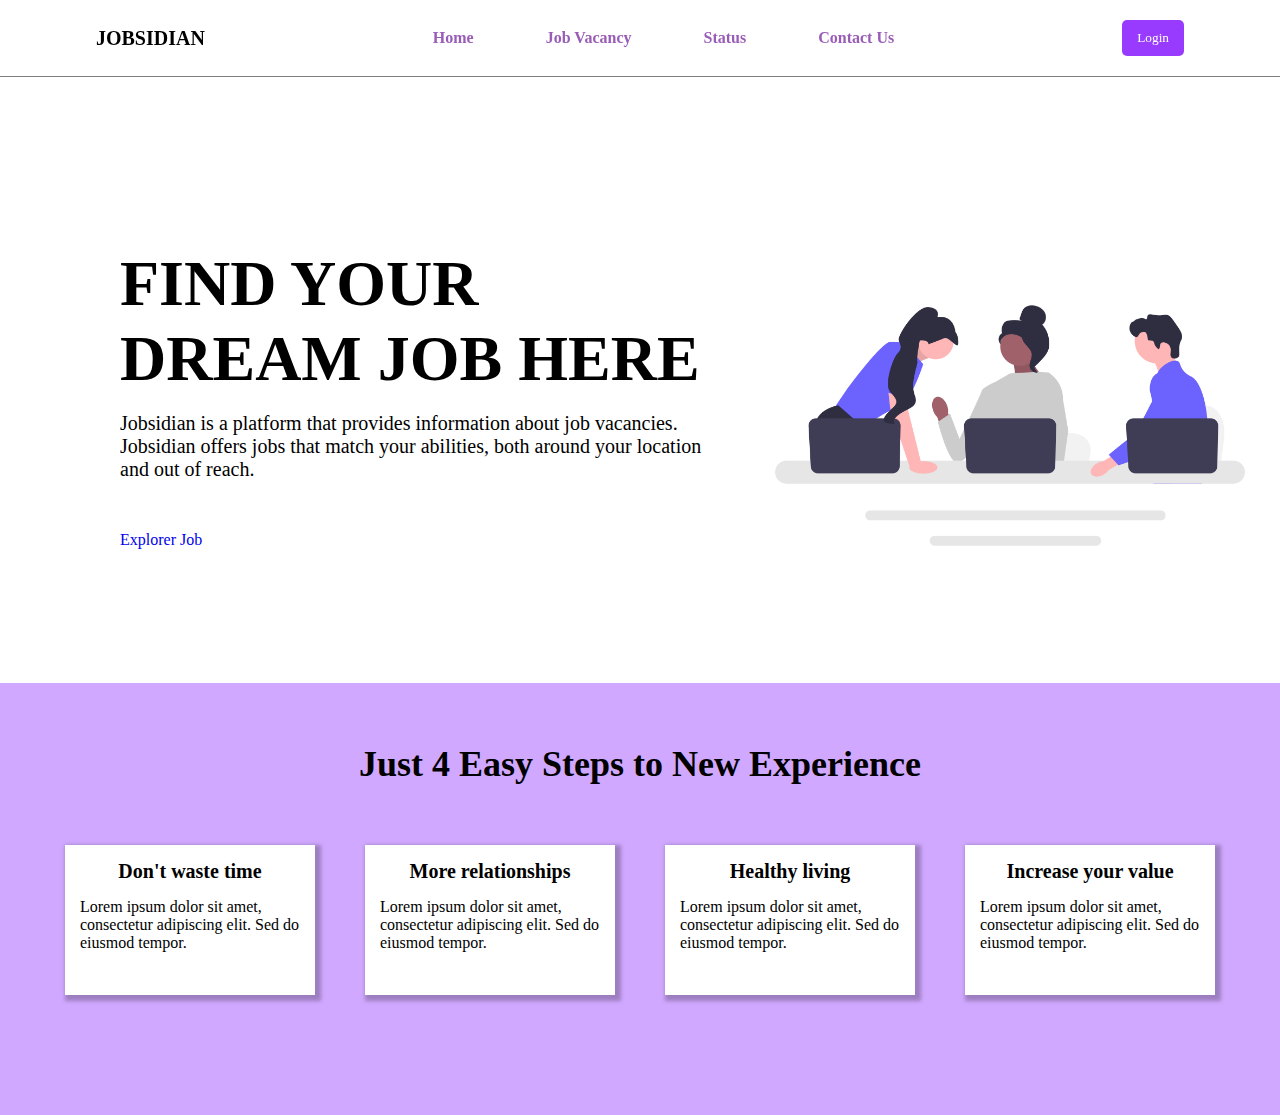
==== commit b014482e: "Merge branch 'main' into dev" ====
--- a/index.html
+++ b/index.html
@@ -1,209 +1,59 @@
 <!DOCTYPE html>
 <html lang="en">
-<head>
-    <meta charset="UTF-8">
-    <meta http-equiv="X-UA-Compatible" content="IE=edge">
-    <meta name="viewport" content="width=device-width, initial-scale=1.0">
+  <head>
+    <meta charset="UTF-8" />
+    <meta http-equiv="X-UA-Compatible" content="IE=edge" />
+    <meta name="viewport" content="width=device-width, initial-scale=1.0" />
     <title>Landing Page</title>
-    <link rel="stylesheet" href="css/swiper-bundle.min.css">
-    <link rel="stylesheet" type="text/css" href="../assets/css/style.css">
-    <link href='https://unpkg.com/boxicons@2.1.4/css/boxicons.min.css' rel='stylesheet'>
-</head>
-<body>
-  
-  <section id="landingPage">
+    <link rel="stylesheet" type="text/css" href="../assets/css/style.css" />
+  </head>
+  <body>
     <nav id="sticky">
       <div id="logo"><h3>JOBSIDIAN</h3></div>
       <ul id="page">
         <li><a href="">Home</a></li>
         <li><a href="#jobVacancy">Job Vacancy</a></li>
-        <li><a href="">About Us</a></li>
+        <li><a href="">Status</a></li>
         <li><a href="">Contact Us</a></li>
       </ul>
+
       <button onclick="window.location.href='../page/login.html';">Login</button>
+
+
     </nav>
 
-  <div class="container"><section id="home">
-    <div class="home-text">
+    <section id="home">
+      <div class="home-text">
         <h1>FIND YOUR</h1>
         <h1>DREAM JOB HERE</h1>
         <h4>Jobsidian is a platform that provides information about job vacancies. Jobsidian offers jobs that match your abilities, both around your location and out of reach.</h4>
-        <button onclick="window.location.href='';">Explore Job</button>
-    </div>
-    <div class="home-img">
-        <img src="gambar_home.png" alt="" width="600">
-    </div>
-  </section>
- 
-  <section id="steps">
-    <h3>Just 4 Easy Steps to New 
-      Experience</h3>
-    <div id="flex-container">
-    <div class="flex-item">
-      <h5>Don't waste time</h5>
-      <p>Lorem ipsum dolor sit amet,
-        consectetur adipiscing elit. Sed do eiusmod tempor.</p>
-    </div>
-    <div class="flex-item">
-      <h5>More relationships</h5>
-      <p>Lorem ipsum dolor sit amet,
-        consectetur adipiscing elit. Sed do eiusmod tempor.</p>
-    </div>
-    <div class="flex-item">
-      <h5>Healthy living</h5>
-      <p>Lorem ipsum dolor sit amet,
-        consectetur adipiscing elit. Sed do eiusmod tempor.</p>
-    </div>
-    <div class="flex-item">
-      <h5>Increase your value</h5>
-      <p>Lorem ipsum dolor sit amet,
-        consectetur adipiscing elit. Sed do eiusmod tempor.</p>
-    </div>
-    </div>
-  </section>
-  <section id="aboutUs">
-    <div id="bestJob">
-      <div class="bestJob-img">
-        <img src="bestjob.png" alt="" width="600">
+        <a href="#">Explorer Job</a>
       </div>
-    <div class="bestJob-text">
-      <h3>Best Job Seeker In Indonesia</h3>
-      <p>Looking for a job with Jobsidian provides more attractive offers, accurate information, and the best quality service for finding jobs.</p>
-    <div class="checkbox">
-      <i class='bx bxs-checkbox-checked' >Search for jobs with many categories.</i>
-      <i class='bx bxs-checkbox-checked' >Accurate information about job vacancies.</i>
-      <i class='bx bxs-checkbox-checked' >Partners who have good prospects in the future.</i>
-      <i class='bx bxs-checkbox-checked' >Provide 24 hour service.</i>
-    </div>
-    </div>
-  </section>
+      <div class="home-img">
+        <img src="gambar_home.png" alt="" width="600" />
+      </div>
+    </section>
 
-  <!-- <div class="categories">
-    <div class="ctg-text">
-      <h3>Popular Jobs Categories</h3>
-      <p>Popular and most searched job categories.</p>
-    </div>
-    <div id="flex-container2">
-      <div class="flex-item2">
-        <img src="ctg1.png" alt="" width="100">
+    <section id="steps">
+      <h3>Just 4 Easy Steps to New Experience</h3>
+      <div id="flex-container">
+        <div class="flex-item">
+          <h5>Don't waste time</h5>
+          <p>Lorem ipsum dolor sit amet, consectetur adipiscing elit. Sed do eiusmod tempor.</p>
+        </div>
+        <div class="flex-item">
+          <h5>More relationships</h5>
+          <p>Lorem ipsum dolor sit amet, consectetur adipiscing elit. Sed do eiusmod tempor.</p>
+        </div>
+        <div class="flex-item">
+          <h5>Healthy living</h5>
+          <p>Lorem ipsum dolor sit amet, consectetur adipiscing elit. Sed do eiusmod tempor.</p>
+        </div>
+        <div class="flex-item">
+          <h5>Increase your value</h5>
+          <p>Lorem ipsum dolor sit amet, consectetur adipiscing elit. Sed do eiusmod tempor.</p>
+        </div>
       </div>
-      <div class="flex-item2">
-        <img src="ctg2.png" alt="" width="100">
-      </div>
-      <div class="flex-item2">
-        <img src="ctg3.png" alt="" width="100">
-      </div>
-      <div class="flex-item2">
-        <img src="ctg4.png" alt="" width="100">
-      </div>
-    </div>
-  </div> -->
-
-  <div class="dropCv">
-    <div class="dropCv-text">
-      <h3>Drop Your CV Get Hired</h3>
-      <p>Upload your CV to get the best job according to your abilities. Increase your experience and reach your dreams as high as the sky at Jobsidian.</p>
-      <button onclick="window.location.href='';">Drop CV</button>
-    </div>
-    <div class="dropCv-img">
-        <img src="cv.png" alt="" width="600">
-    </div>
-  </div>
-
-  <div class="saysJob">
-    <div class="saysJob-text">
-      <h3>What Says Job Seeker About Us</h3>
-      <p>Various positive reviews from workers at Jobsidian</p>
-    </div>
-
-    <!-- card slider -->
-      <div class="main-card">
-        <div class="cards">
-          <div class="card">
-           <div class="content">
-             <div class="img">
-               <img src="avatar.png" alt="">
-             </div>
-             <div class="details">
-               <p>“Lorem ipsum dolor sit amet, consectetur adipiscing elit. Sed do eiusmod tempor.”</p>
-               <h4>Jasmine Carter, Surabaya</h4>
-             </div>
-            </div>
-          </div>
-
-             
-               <div class="dots">
-                <input type="radio" name="dot" id="one">
-                <input type="radio" name="dot" id="two">
-                <input type="radio" name="dot" id="three">
-               </div>
-              <div class="button">
-                <label for="one" class=" active one"></label>
-                <label for="two" class="two"></label>
-              </div>
-            </div>
-      </div>
-    </div>
-  <div class="faq">
-    <div class="faq-text">
-      <h3>Frequently Asked Question</h3>
-      <p>What do they usually say when looking for work using the app?</p>
-    </div>
-
-    <div class="wrapper">
-      <a href="#faq1">What are the required conditions?</a>
-      <div id="faq1" class="isi">Lorem ipsum dolor sit amet, consectetur adipiscing elit, sed do eiusmod tempor incididunt ut labore et dolore magna aliqua.</div>
-    
-      <a href="#faq2">Is there a fee when applying for a job?</a>
-      <div id="faq2" class="isi">Lorem ipsum dolor sit amet, consectetur adipiscing elit, sed do eiusmod tempor incididunt ut labore et dolore magna aliqua.</div>
-    
-      <a href="#faq3">Is there any health insurance from the company?</a>
-      <div id="faq3" class="isi">Lorem ipsum dolor sit amet, consectetur adipiscing elit, sed do eiusmod tempor incididunt ut labore et dolore magna aliqua.</div>
-
-      <a href="#faq4">Is it permissible to accept two or more jobs?</a>
-      <div id="faq4" class="isi">Lorem ipsum dolor sit amet, consectetur adipiscing elit, sed do eiusmod tempor incididunt ut labore et dolore magna aliqua.</div>
-  
-      <a href="#faq5">What guarantee can jobsidian provide?</a>
-      <div id="faq5" class="isi">Lorem ipsum dolor sit amet, consectetur adipiscing elit, sed do eiusmod tempor incididunt ut labore et dolore magna aliqua.</div>
-    </div>
-  </div>
-    
-
-  <footer>
-    <div id="f-about">
-      <h3 id="h-footer">About</h3>
-      <p>Lorem ipsum dolor sit amet, consectetur adipisicing elit. Officia, expedita nihil facere assumenda eos ea dolor excepturi nulla libero quaerat explicabo eveniet tenetur maiores.</p>
-    </div>
-    <div id="f-link">
-      <h3 id="h-footer">Link</h3>
-      <ul>
-        <li class="li-footer"><a href="">Home</a></li>
-        <li class="li-footer"><a href="#jobVacancy">Job Vacancy</a></li>
-        <li class="li-footer"><a href="">Status</a></li>
-        <li class="li-footer"><a href="">Contact Us</a></li>
-      </ul>
-    </div>
-    <div id="f-contact">
-      <h3 id="h-footer">Contact us</h3>
-      <p class="p-footer">081356747675</p>
-      <p class="p-footer">jobsidian@gmail.com</p>
-      <div id="sosmed">
-        <a href=""><i class="ssmd bx bxl-instagram-alt"></i></a>
-        <a href=""><i class="ssmd bx bxl-facebook-circle"></i></a>
-        <a href=""><i class="ssmd bx bxl-github"></i></a>
-        <a href=""><i class="ssmd bx bxl-twitter"></i></a>
-      </div>
-    </div>
-  </footer>
-
-  <div id="copyright">
-    <a href=""><h3 class="nameTag fe-22">AnisyaKhanza</h3></a>
-    <a href=""><h3 class="nameTag fe-22">AbilKhairi</h3></a>
-    <h3>Crafted with <i class="bx bxs-heart" style="color: #ff0000"></i> by <span>JOBSIDIAN</span></h3>
-    <a href=""><h3 class="nameTag fe-22">FarrahFahira</h3></a>
-    <h3 class="nameTag">FE-22-GAMING</h3>
-  </div>
-</section>
-</body>
-
-</html>+    </section>
+  </body>
+</html>
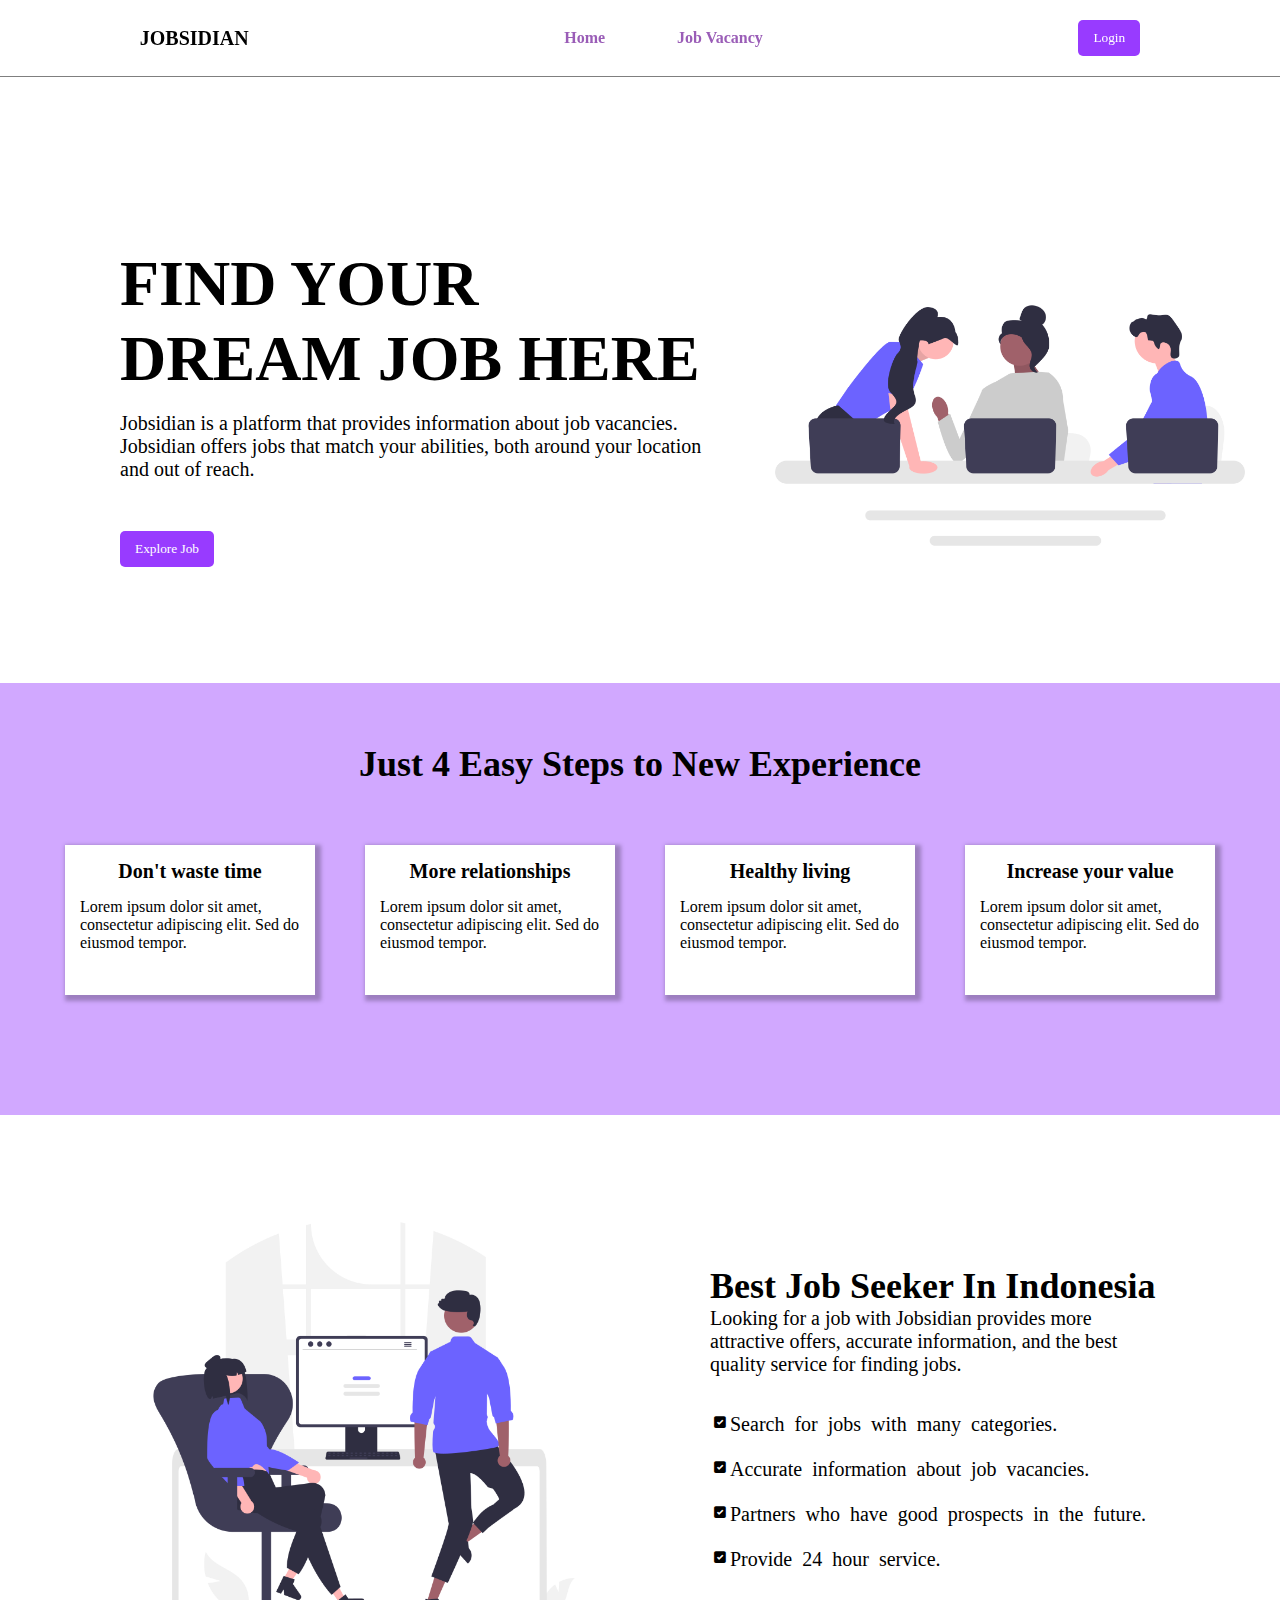
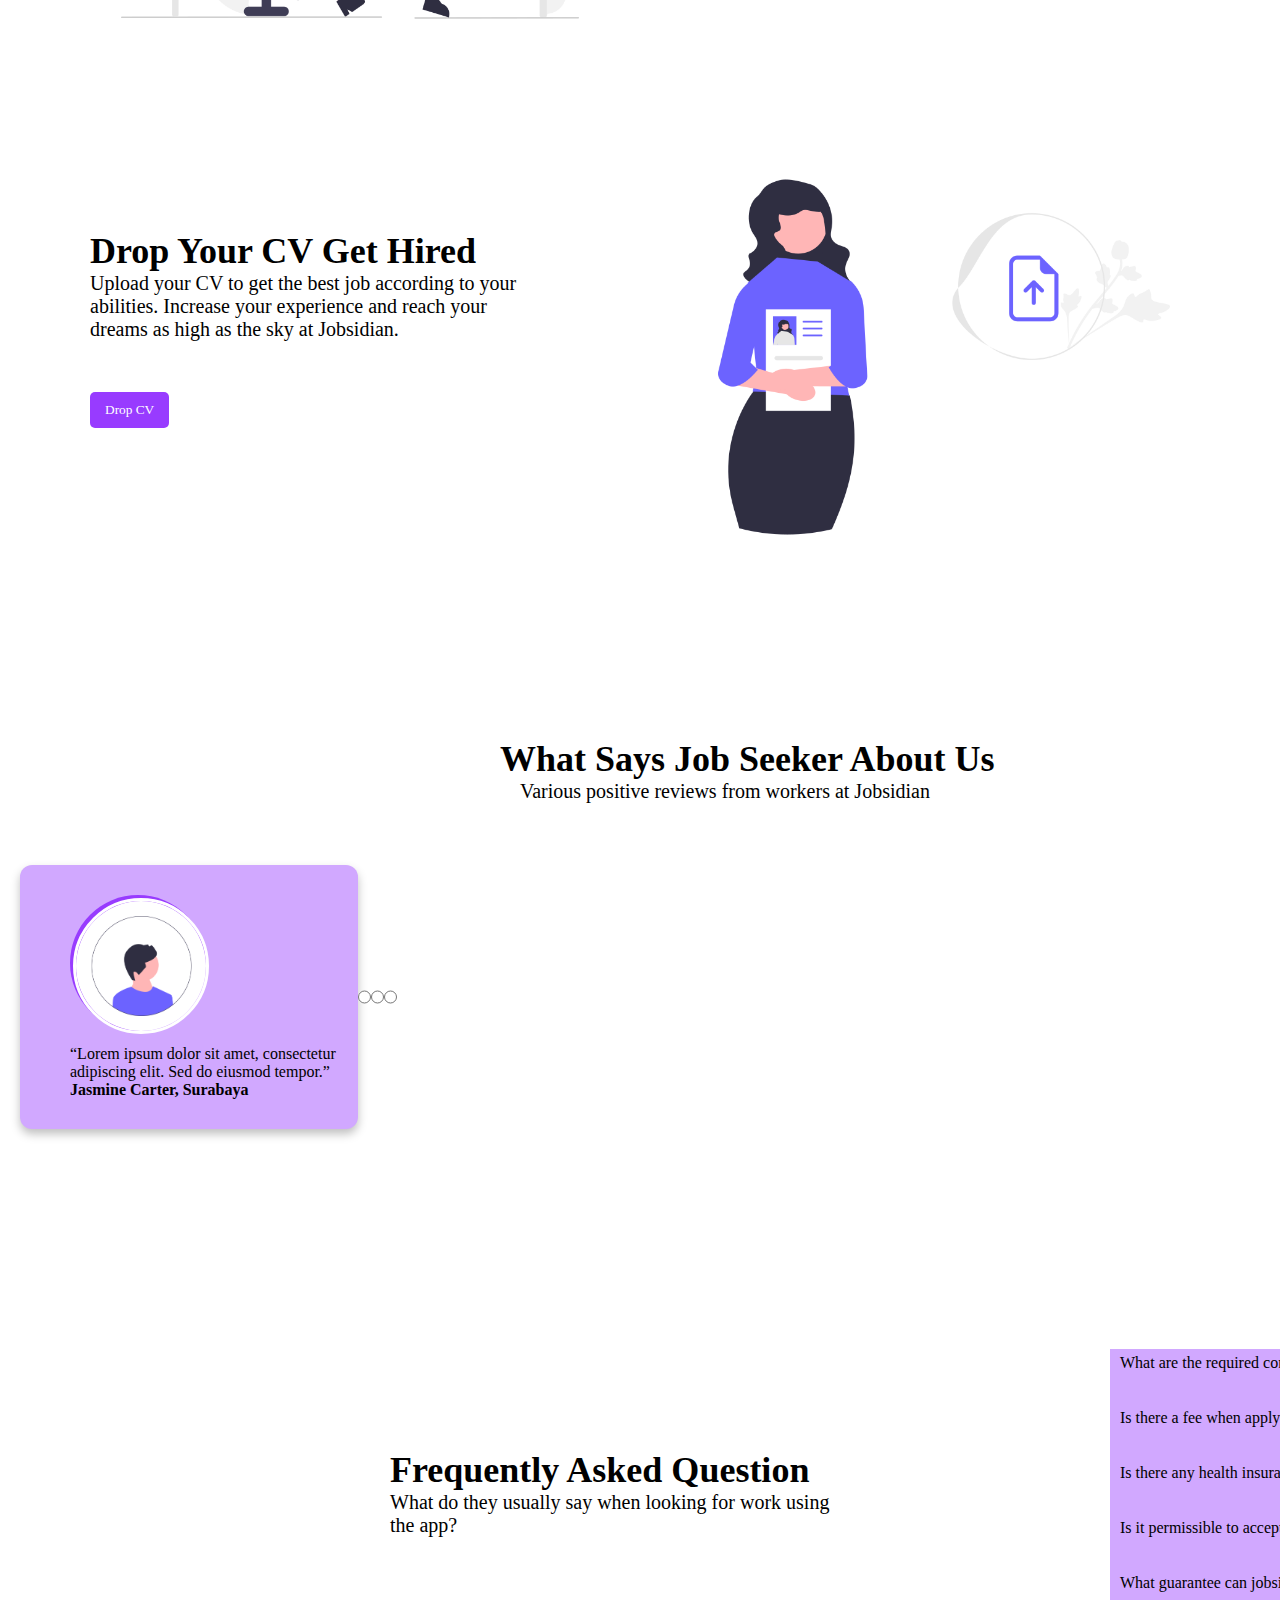
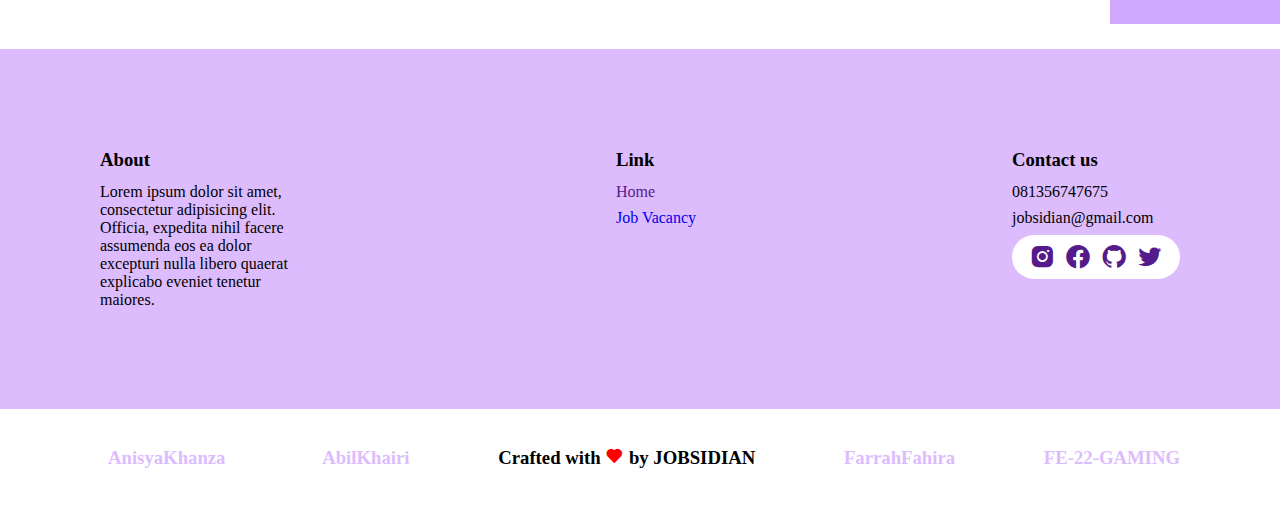
==== commit 08c0e750: "fix index.html" ====
--- a/index.html
+++ b/index.html
@@ -1,59 +1,209 @@
 <!DOCTYPE html>
 <html lang="en">
-  <head>
-    <meta charset="UTF-8" />
-    <meta http-equiv="X-UA-Compatible" content="IE=edge" />
-    <meta name="viewport" content="width=device-width, initial-scale=1.0" />
+<head>
+    <meta charset="UTF-8">
+    <meta http-equiv="X-UA-Compatible" content="IE=edge">
+    <meta name="viewport" content="width=device-width, initial-scale=1.0">
     <title>Landing Page</title>
-    <link rel="stylesheet" type="text/css" href="../assets/css/style.css" />
-  </head>
-  <body>
+    <link rel="stylesheet" href="css/swiper-bundle.min.css">
+    <link rel="stylesheet" type="text/css" href="../assets/css/style.css">
+    <link href='https://unpkg.com/boxicons@2.1.4/css/boxicons.min.css' rel='stylesheet'>
+</head>
+<body>
+  
+  <section id="landingPage">
     <nav id="sticky">
       <div id="logo"><h3>JOBSIDIAN</h3></div>
       <ul id="page">
         <li><a href="">Home</a></li>
-        <li><a href="#jobVacancy">Job Vacancy</a></li>
-        <li><a href="">Status</a></li>
-        <li><a href="">Contact Us</a></li>
+        <li><a href="../page/login.html">Job Vacancy</a></li>
+        <!-- <li><a href="">About Us</a></li>
+        <li><a href="">Contact Us</a></li> -->
       </ul>
-
       <button onclick="window.location.href='../page/login.html';">Login</button>
-
-
     </nav>
 
+  <div class="container">
     <section id="home">
-      <div class="home-text">
+    <div class="home-text">
         <h1>FIND YOUR</h1>
         <h1>DREAM JOB HERE</h1>
         <h4>Jobsidian is a platform that provides information about job vacancies. Jobsidian offers jobs that match your abilities, both around your location and out of reach.</h4>
-        <a href="#">Explorer Job</a>
-      </div>
-      <div class="home-img">
-        <img src="gambar_home.png" alt="" width="600" />
-      </div>
-    </section>
-
-    <section id="steps">
-      <h3>Just 4 Easy Steps to New Experience</h3>
-      <div id="flex-container">
-        <div class="flex-item">
-          <h5>Don't waste time</h5>
-          <p>Lorem ipsum dolor sit amet, consectetur adipiscing elit. Sed do eiusmod tempor.</p>
+        <button onclick="window.location.href='';">Explore Job</button>
+    </div>
+    <div class="home-img">
+        <img src="gambar_home.png" alt="" width="600">
+    </div>
+  </section>
+ 
+  <section id="steps">
+    <h3>Just 4 Easy Steps to New 
+      Experience</h3>
+    <div id="flex-container">
+    <div class="flex-item">
+      <h5>Don't waste time</h5>
+      <p>Lorem ipsum dolor sit amet,
+        consectetur adipiscing elit. Sed do eiusmod tempor.</p>
+    </div>
+    <div class="flex-item">
+      <h5>More relationships</h5>
+      <p>Lorem ipsum dolor sit amet,
+        consectetur adipiscing elit. Sed do eiusmod tempor.</p>
+    </div>
+    <div class="flex-item">
+      <h5>Healthy living</h5>
+      <p>Lorem ipsum dolor sit amet,
+        consectetur adipiscing elit. Sed do eiusmod tempor.</p>
+    </div>
+    <div class="flex-item">
+      <h5>Increase your value</h5>
+      <p>Lorem ipsum dolor sit amet,
+        consectetur adipiscing elit. Sed do eiusmod tempor.</p>
+    </div>
+    </div>
+  </section>
+  <section id="aboutUs">
+    <div id="bestJob">
+      <div class="bestJob-img">
+        <img src="bestjob.png" alt="" width="600">
+      </div>
+    <div class="bestJob-text">
+      <h3>Best Job Seeker In Indonesia</h3>
+      <p>Looking for a job with Jobsidian provides more attractive offers, accurate information, and the best quality service for finding jobs.</p>
+    <div class="checkbox">
+      <i class='bx bxs-checkbox-checked' >Search for jobs with many categories.</i>
+      <i class='bx bxs-checkbox-checked' >Accurate information about job vacancies.</i>
+      <i class='bx bxs-checkbox-checked' >Partners who have good prospects in the future.</i>
+      <i class='bx bxs-checkbox-checked' >Provide 24 hour service.</i>
+    </div>
+    </div>
+  </section>
+
+  <!-- <div class="categories">
+    <div class="ctg-text">
+      <h3>Popular Jobs Categories</h3>
+      <p>Popular and most searched job categories.</p>
+    </div>
+    <div id="flex-container2">
+      <div class="flex-item2">
+        <img src="ctg1.png" alt="" width="100">
+      </div>
+      <div class="flex-item2">
+        <img src="ctg2.png" alt="" width="100">
+      </div>
+      <div class="flex-item2">
+        <img src="ctg3.png" alt="" width="100">
+      </div>
+      <div class="flex-item2">
+        <img src="ctg4.png" alt="" width="100">
+      </div>
+    </div>
+  </div> -->
+
+  <div class="dropCv">
+    <div class="dropCv-text">
+      <h3>Drop Your CV Get Hired</h3>
+      <p>Upload your CV to get the best job according to your abilities. Increase your experience and reach your dreams as high as the sky at Jobsidian.</p>
+      <button onclick="window.location.href='';">Drop CV</button>
+    </div>
+    <div class="dropCv-img">
+        <img src="cv.png" alt="" width="600">
+    </div>
+  </div>
+
+  <div class="saysJob">
+    <div class="saysJob-text">
+      <h3>What Says Job Seeker About Us</h3>
+      <p>Various positive reviews from workers at Jobsidian</p>
+    </div>
+    <div class="main-card">
+        <div class="cards">
+
+            <div class="card">
+            <div class="content">
+              <div class="img">
+                <img src="avatar.png" alt="">
+              </div>
+              <div class="details">
+                <p>“Lorem ipsum dolor sit amet, consectetur adipiscing elit. Sed do eiusmod tempor.”</p>
+                <h4>Jasmine Carter, Surabaya</h4>
+              </div>
+              </div>
+            </div>
+
+            <div class="dots">
+              <input type="radio" name="dot" id="one">
+              <input type="radio" name="dot" id="two">
+              <input type="radio" name="dot" id="three">
+            </div>
+          <div class="button">
+            <label for="one" class=" active one"></label>
+            <label for="two" class="two"></label>
+          </div>
         </div>
-        <div class="flex-item">
-          <h5>More relationships</h5>
-          <p>Lorem ipsum dolor sit amet, consectetur adipiscing elit. Sed do eiusmod tempor.</p>
-        </div>
-        <div class="flex-item">
-          <h5>Healthy living</h5>
-          <p>Lorem ipsum dolor sit amet, consectetur adipiscing elit. Sed do eiusmod tempor.</p>
-        </div>
-        <div class="flex-item">
-          <h5>Increase your value</h5>
-          <p>Lorem ipsum dolor sit amet, consectetur adipiscing elit. Sed do eiusmod tempor.</p>
-        </div>
-      </div>
-    </section>
-  </body>
-</html>
+  </div>
+    </div>
+    
+  <div class="faq">
+    <div class="faq-text">
+      <h3>Frequently Asked Question</h3>
+      <p>What do they usually say when looking for work using the app?</p>
+    </div>
+
+    <div class="wrapper">
+      <a href="#faq1">What are the required conditions?</a>
+      <div id="faq1" class="isi">Lorem ipsum dolor sit amet, consectetur adipiscing elit, sed do eiusmod tempor incididunt ut labore et dolore magna aliqua.</div>
+    
+      <a href="#faq2">Is there a fee when applying for a job?</a>
+      <div id="faq2" class="isi">Lorem ipsum dolor sit amet, consectetur adipiscing elit, sed do eiusmod tempor incididunt ut labore et dolore magna aliqua.</div>
+    
+      <a href="#faq3">Is there any health insurance from the company?</a>
+      <div id="faq3" class="isi">Lorem ipsum dolor sit amet, consectetur adipiscing elit, sed do eiusmod tempor incididunt ut labore et dolore magna aliqua.</div>
+
+      <a href="#faq4">Is it permissible to accept two or more jobs?</a>
+      <div id="faq4" class="isi">Lorem ipsum dolor sit amet, consectetur adipiscing elit, sed do eiusmod tempor incididunt ut labore et dolore magna aliqua.</div>
+  
+      <a href="#faq5">What guarantee can jobsidian provide?</a>
+      <div id="faq5" class="isi">Lorem ipsum dolor sit amet, consectetur adipiscing elit, sed do eiusmod tempor incididunt ut labore et dolore magna aliqua.</div>
+    </div>
+  </div>
+    
+
+  <footer>
+    <div id="f-about">
+      <h3 id="h-footer">About</h3>
+      <p>Lorem ipsum dolor sit amet, consectetur adipisicing elit. Officia, expedita nihil facere assumenda eos ea dolor excepturi nulla libero quaerat explicabo eveniet tenetur maiores.</p>
+    </div>
+    <div id="f-link">
+      <h3 id="h-footer">Link</h3>
+      <ul>
+        <li class="li-footer"><a href="">Home</a></li>
+        <li class="li-footer"><a href="../page/login.html">Job Vacancy</a></li>
+        <!-- <li class="li-footer"><a href="">Status</a></li>
+        <li class="li-footer"><a href="">Contact Us</a></li> -->
+      </ul>
+    </div>
+    <div id="f-contact">
+      <h3 id="h-footer">Contact us</h3>
+      <p class="p-footer">081356747675</p>
+      <p class="p-footer">jobsidian@gmail.com</p>
+      <div id="sosmed">
+        <a href=""><i class="ssmd bx bxl-instagram-alt"></i></a>
+        <a href=""><i class="ssmd bx bxl-facebook-circle"></i></a>
+        <a href=""><i class="ssmd bx bxl-github"></i></a>
+        <a href=""><i class="ssmd bx bxl-twitter"></i></a>
+      </div>
+    </div>
+  </footer>
+
+  <div id="copyright">
+    <a href=""><h3 class="nameTag fe-22">AnisyaKhanza</h3></a>
+    <a href=""><h3 class="nameTag fe-22">AbilKhairi</h3></a>
+    <h3>Crafted with <i class="bx bxs-heart" style="color: #ff0000"></i> by <span>JOBSIDIAN</span></h3>
+    <a href=""><h3 class="nameTag fe-22">FarrahFahira</h3></a>
+    <h3 class="nameTag">FE-22-GAMING</h3>
+  </div>
+</section>
+</body>
+
+</html>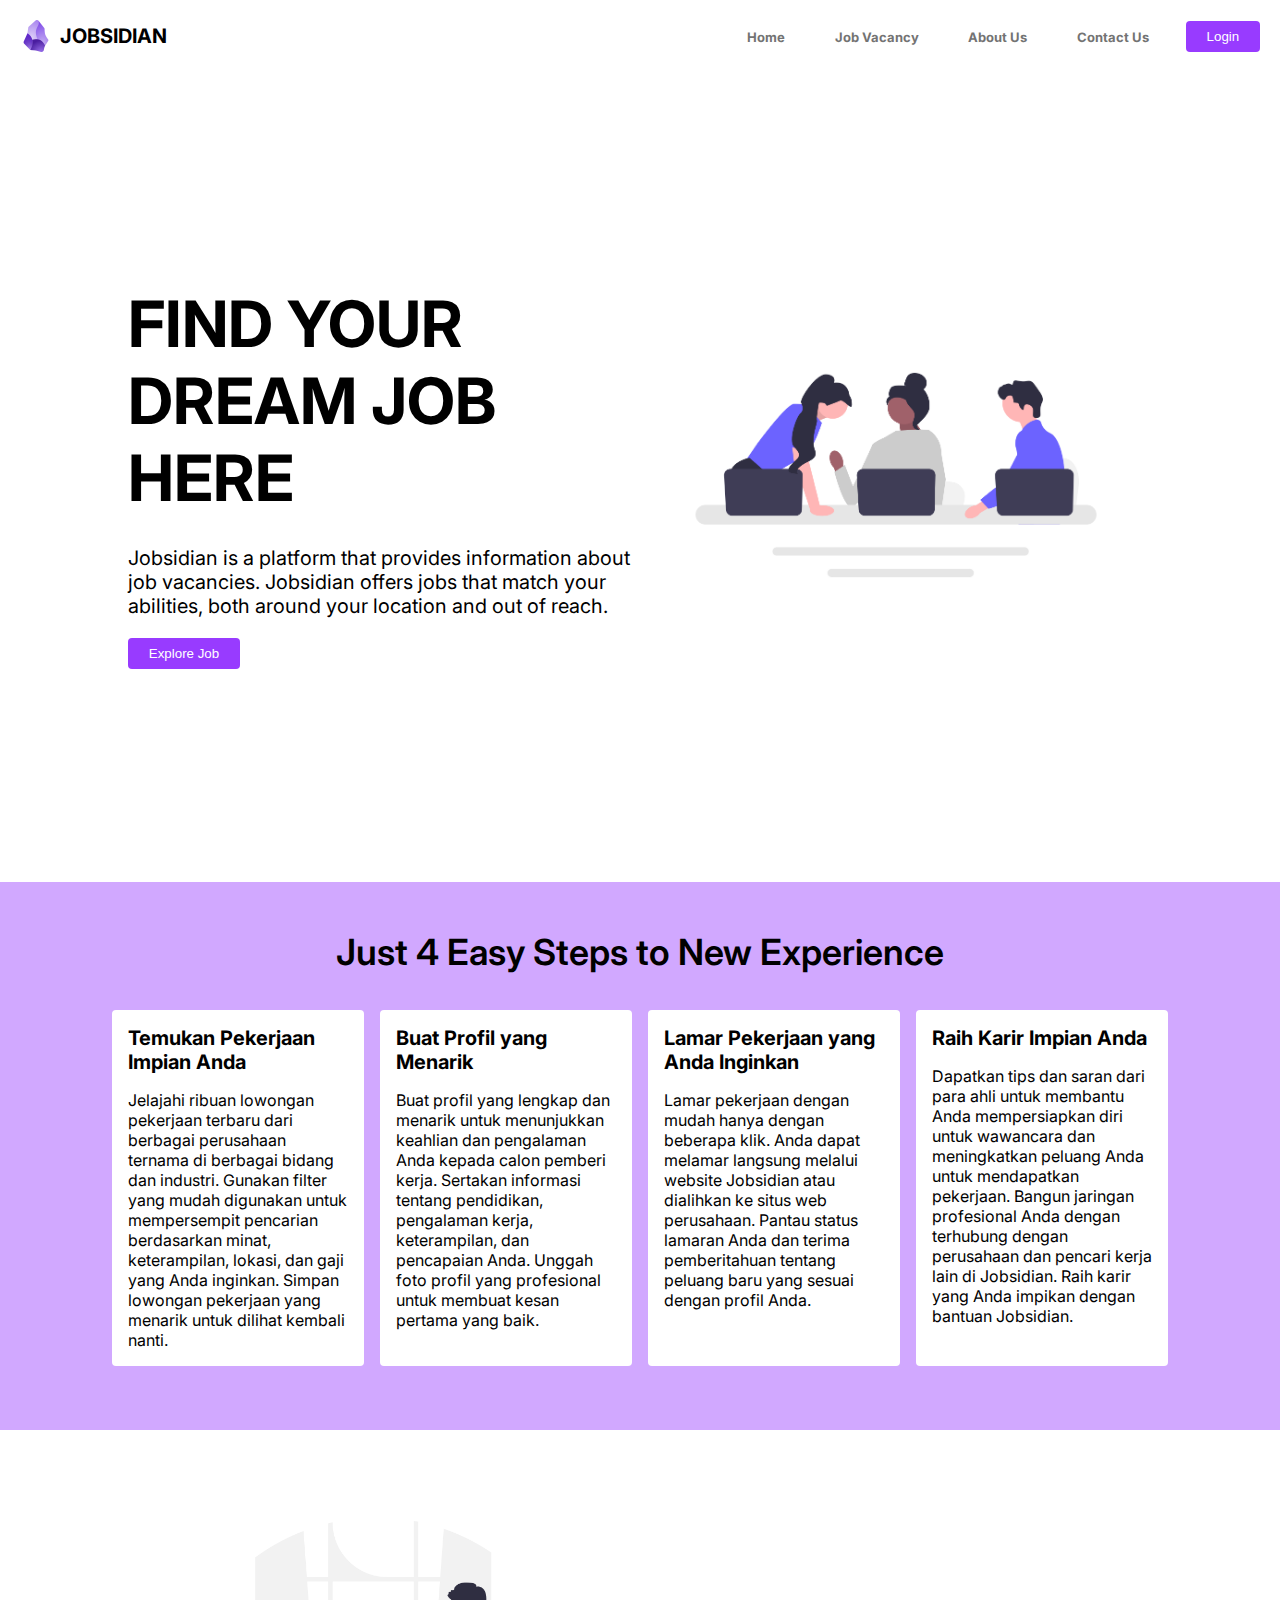
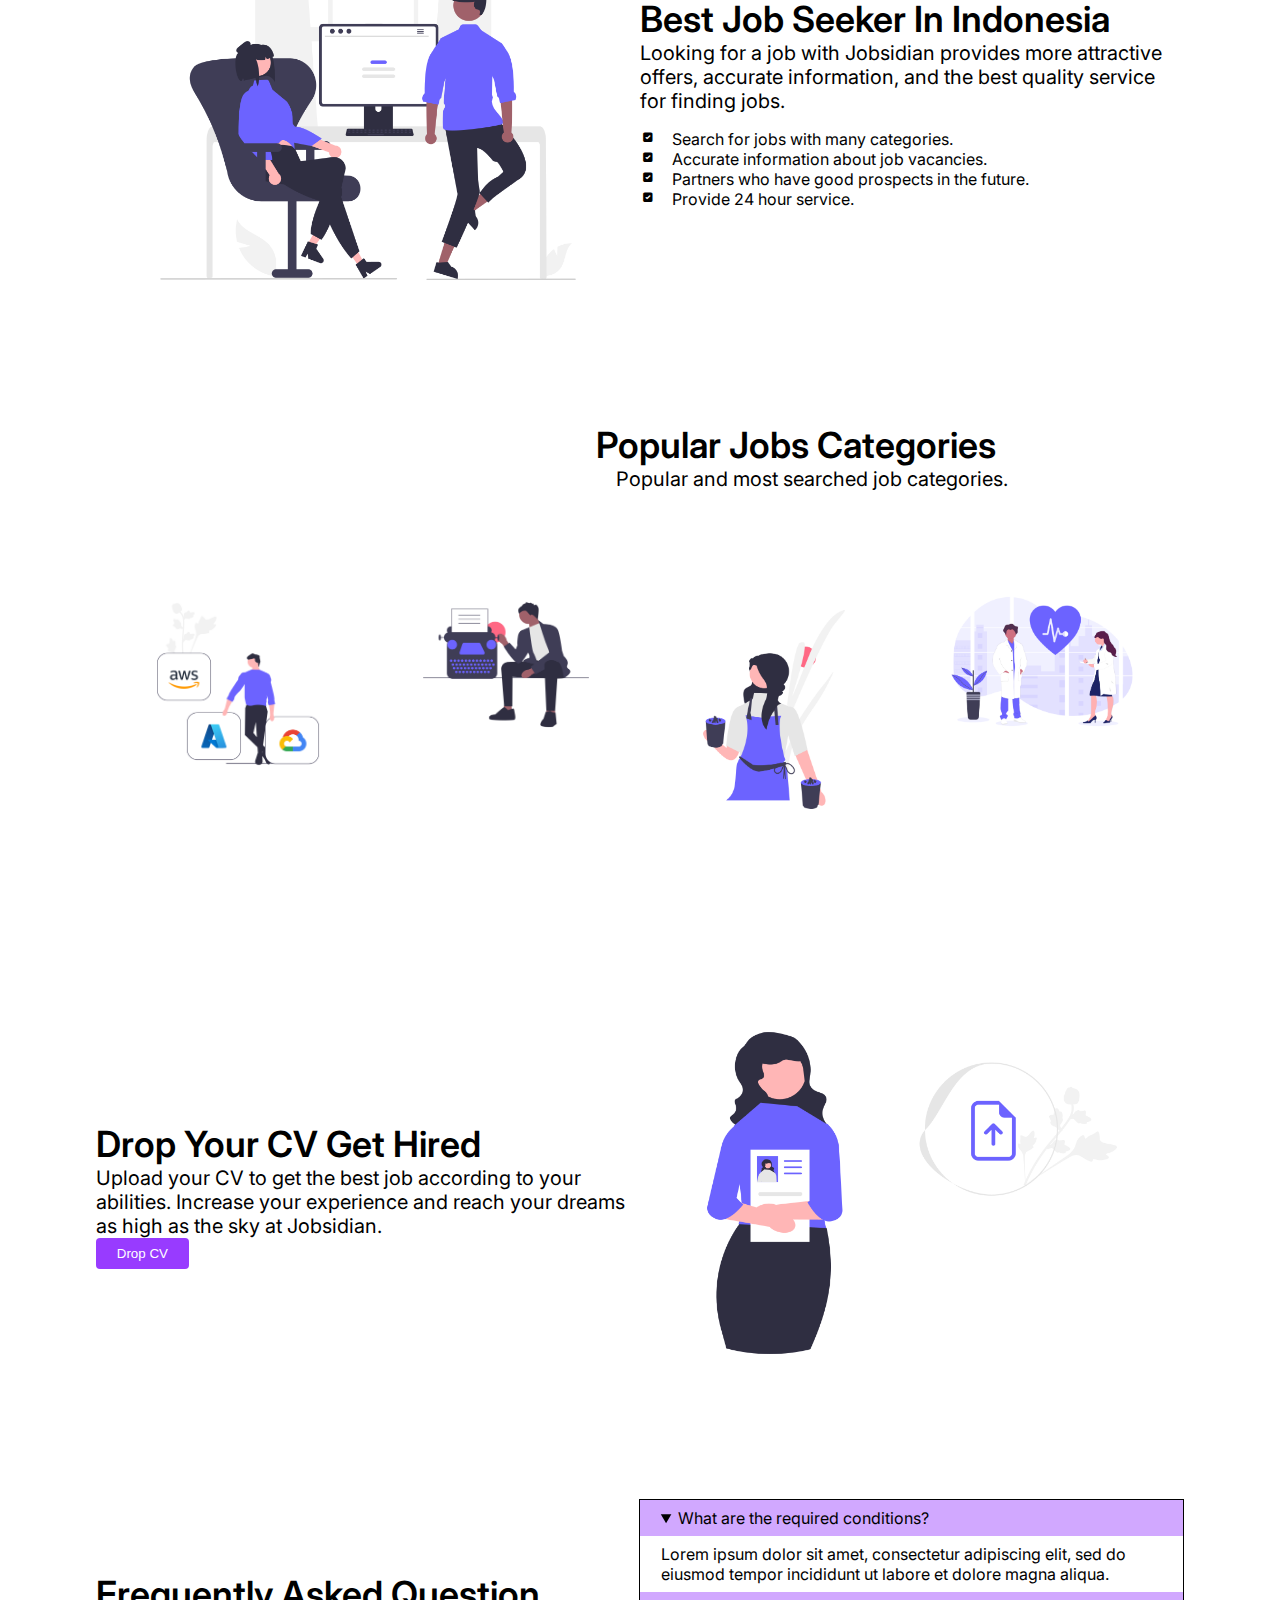
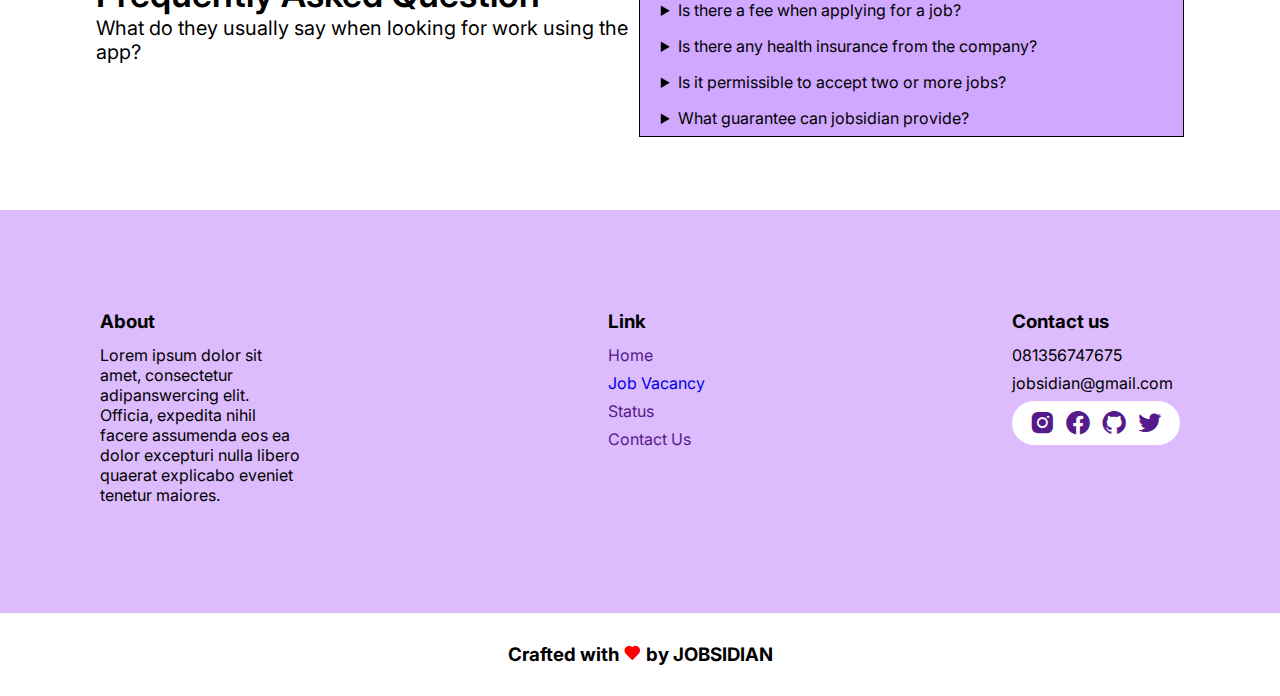
==== commit 25f9d04c: "revamp v2" ====
--- a/index.html
+++ b/index.html
@@ -1,209 +1,311 @@
 <!DOCTYPE html>
 <html lang="en">
-<head>
-    <meta charset="UTF-8">
-    <meta http-equiv="X-UA-Compatible" content="IE=edge">
-    <meta name="viewport" content="width=device-width, initial-scale=1.0">
-    <title>Landing Page</title>
-    <link rel="stylesheet" href="css/swiper-bundle.min.css">
-    <link rel="stylesheet" type="text/css" href="../assets/css/style.css">
-    <link href='https://unpkg.com/boxicons@2.1.4/css/boxicons.min.css' rel='stylesheet'>
-</head>
-<body>
-  
-  <section id="landingPage">
-    <nav id="sticky">
-      <div id="logo"><h3>JOBSIDIAN</h3></div>
-      <ul id="page">
-        <li><a href="">Home</a></li>
-        <li><a href="../page/login.html">Job Vacancy</a></li>
-        <!-- <li><a href="">About Us</a></li>
-        <li><a href="">Contact Us</a></li> -->
-      </ul>
-      <button onclick="window.location.href='../page/login.html';">Login</button>
+  <head>
+    <link
+      rel="shortcut icon"
+      href="./assets/logo/Obsidian_logo.ico"
+      type="image/x-icon"
+    />
+    <meta charset="UT8" />
+    <meta http-equiv="X-UA-Compatible" content="IE=edge" />
+    <meta name="viewport" content="width=device-width, initial-scale=1.0" />
+    <title>JOBSIDIAN</title>
+
+    <link rel="stylesheet" type="text/css" href="./assets/css/style.css" />
+
+    <link rel="stylesheet" href="css/swiper-bundle.min.css" />
+    <link
+      href="https://unpkg.com/boxicons@2.1.4/css/boxicons.min.css"
+      rel="stylesheet"
+    />
+
+    <script src="script/app.js" defer></script>
+  </head>
+  <body>
+    <nav>
+      <div id="logo">
+        <img class="icon" src="./assets/logo/Obsidian_logo.png" alt="" />
+        <h3>jobsidian</h3>
+      </div>
+
+      <div class="menu">
+        <ul>
+          <li><a href="/">Home</a></li>
+          <li><a href="./page/login.html">Job Vacancy</a></li>
+          <li><a href="">About Us</a></li>
+          <li><a href="">Contact Us</a></li>
+        </ul>
+        <button id="loginBtn" class="btn-primary">Login</button>
+      </div>
     </nav>
 
-  <div class="container">
-    <section id="home">
-    <div class="home-text">
-        <h1>FIND YOUR</h1>
-        <h1>DREAM JOB HERE</h1>
-        <h4>Jobsidian is a platform that provides information about job vacancies. Jobsidian offers jobs that match your abilities, both around your location and out of reach.</h4>
-        <button onclick="window.location.href='';">Explore Job</button>
+    <header>
+      <div class="tagline">
+        <h1>FIND YOUR <br />DREAM JOB HERE</h1>
+        <h4>
+          Jobsidian is a platform that provides information about job vacancies.
+          Jobsidian offers jobs that match your abilities, both around your
+          location and out of reach.
+        </h4>
+        <button id="exploreJob" class="btn-primary">Explore Job</button>
+      </div>
+
+      <div class="hero">
+        <img src="./assets/img/hero.png" alt="" />
+      </div>
+    </header>
+
+    <div id="container">
+      <section id="steps" class="full-bleed">
+        <h3>Just 4 Easy Steps to New Experience</h3>
+
+        <div class="cards">
+          <figure>
+            <h4>Temukan Pekerjaan Impian Anda</h4>
+            <p>
+              Jelajahi ribuan lowongan pekerjaan terbaru dari berbagai
+              perusahaan ternama di berbagai bidang dan industri. Gunakan filter
+              yang mudah digunakan untuk mempersempit pencarian berdasarkan
+              minat, keterampilan, lokasi, dan gaji yang Anda inginkan. Simpan
+              lowongan pekerjaan yang menarik untuk dilihat kembali nanti.
+            </p>
+          </figure>
+          <figure>
+            <h4>Buat Profil yang Menarik</h4>
+            <p>
+              Buat profil yang lengkap dan menarik untuk menunjukkan keahlian
+              dan pengalaman Anda kepada calon pemberi kerja. Sertakan informasi
+              tentang pendidikan, pengalaman kerja, keterampilan, dan pencapaian
+              Anda. Unggah foto profil yang profesional untuk membuat kesan
+              pertama yang baik.
+            </p>
+          </figure>
+          <figure>
+            <h4>Lamar Pekerjaan yang Anda Inginkan</h4>
+            <p>
+              Lamar pekerjaan dengan mudah hanya dengan beberapa klik. Anda
+              dapat melamar langsung melalui website Jobsidian atau dialihkan ke
+              situs web perusahaan. Pantau status lamaran Anda dan terima
+              pemberitahuan tentang peluang baru yang sesuai dengan profil Anda.
+            </p>
+          </figure>
+          <figure>
+            <h4>Raih Karir Impian Anda</h4>
+            <p>
+              Dapatkan tips dan saran dari para ahli untuk membantu Anda
+              mempersiapkan diri untuk wawancara dan meningkatkan peluang Anda
+              untuk mendapatkan pekerjaan. Bangun jaringan profesional Anda
+              dengan terhubung dengan perusahaan dan pencari kerja lain di
+              Jobsidian. Raih karir yang Anda impikan dengan bantuan Jobsidian.
+            </p>
+          </figure>
+        </div>
+      </section>
+
+      <section id="about-us">
+        <div class="hero">
+          <img src="./assets/img/bestjob.png" alt="" width="600" />
+        </div>
+
+        <div class="description">
+          <div class="tagline">
+            <h3>Best Job Seeker In Indonesia</h3>
+            <p>
+              Looking for a job with Jobsidian provides more attractive offers,
+              accurate information, and the best quality service for finding
+              jobs.
+            </p>
+          </div>
+
+          <ul class="checkbox">
+            <li>
+              <i class="bx bxs-checkbox-checked"></i> Search for jobs with many
+              categories.
+            </li>
+            <li>
+              <i class="bx bxs-checkbox-checked"></i>Accurate information about
+              job vacancies.
+            </li>
+            <li>
+              <i class="bx bxs-checkbox-checked"></i>Partners who have good
+              prospects in the future.
+            </li>
+            <li>
+              <i class="bx bxs-checkbox-checked"></i>Provide 24 hour service.
+            </li>
+          </ul>
+        </div>
+      </section>
+
+      <section class="categories">
+        <div class="tagline">
+          <h3>Popular Jobs Categories</h3>
+          <p>Popular and most searched job categories.</p>
+        </div>
+
+        <div class="cards">
+          <figure>
+            <img src="./assets/img/ctg1.png" alt="" width="100" />
+          </figure>
+          <figure>
+            <img src="./assets/img/ctg2.png" alt="" width="100" />
+          </figure>
+          <figure>
+            <img src="./assets/img/ctg3.png" alt="" width="100" />
+          </figure>
+          <figure>
+            <img src="./assets/img/ctg4.png" alt="" width="100" />
+          </figure>
+        </div>
+      </section>
+
+      <section id="dropCV">
+        <div class="tagline">
+          <h3>Drop Your CV Get Hired</h3>
+          <p>
+            Upload your CV to get the best job according to your abilities.
+            Increase your experience and reach your dreams as high as the sky at
+            Jobsidian.
+          </p>
+          <button class="btn-primary">Drop CV</button>
+        </div>
+
+        <div class="hero">
+          <img src="./assets/img/cv.png" alt="" />
+        </div>
+      </section>
+
+      <!-- <section id="testimonial">
+        <div class="tagline">
+          <h3>What Says Job Seeker About Us</h3>
+          <p>Various positive reviews from workers at Jobsidian</p>
+        </div>
+
+        <div class="main-card">
+          <div class="cards">
+            <div class="card">
+              <div class="content">
+                <div class="hero">
+                  <img src="./assets/img/avatar.jpg" alt="" />
+                </div>
+
+                <div class="details">
+                  <p>
+                    “Lorem ipsum dolor sit amet, consectetur adipiscing elit.
+                    Sed do eiusmod tempor.”
+                  </p>
+                  <h4>Jasmine Carter, Surabaya</h4>
+                </div>
+              </div>
+            </div>
+          </div>
+
+          <div class="slider">
+            <div class="button">
+              <label for="one" class="active one"></label>
+              <label for="two" class="two"></label>
+            </div>
+
+            <div class="dots">
+              <input type="radio" name="dot" id="one" />
+              <input type="radio" name="dot" id="two" />
+              <input type="radio" name="dot" id="three" />
+            </div>
+          </div>
+        </div>
+      </section> -->
+
+      <section id="faq">
+        <div class="tagline">
+          <h3>Frequently Asked Question</h3>
+          <p>What do they usually say when looking for work using the app?</p>
+        </div>
+
+        <div class="wrapper">
+          <details open>
+            <summary>What are the required conditions?</summary>
+            <div class="answer">
+              Lorem ipsum dolor sit amet, consectetur adipiscing elit, sed do
+              eiusmod tempor incididunt ut labore et dolore magna aliqua.
+            </div>
+          </details>
+
+          <details>
+            <summary>Is there a fee when applying for a job?</summary>
+            <div class="answer">
+              Lorem ipsum dolor sit amet, consectetur adipiscing elit, sed do
+              eiusmod tempor incididunt ut labore et dolore magna aliqua.
+            </div>
+          </details>
+
+          <details>
+            <summary>Is there any health insurance from the company?</summary>
+            <div class="answer">
+              Lorem ipsum dolor sit amet, consectetur adipiscing elit, sed do
+              eiusmod tempor incididunt ut labore et dolore magna aliqua.
+            </div>
+          </details>
+
+          <details>
+            <summary>Is it permissible to accept two or more jobs?</summary>
+            <div class="answer">
+              Lorem ipsum dolor sit amet, consectetur adipiscing elit, sed do
+              eiusmod tempor incididunt ut labore et dolore magna aliqua.
+            </div>
+          </details>
+
+          <details>
+            <summary>What guarantee can jobsidian provide?</summary>
+            <div class="answer">
+              Lorem ipsum dolor sit amet, consectetur adipiscing elit, sed do
+              eiusmod tempor incididunt ut labore et dolore magna aliqua.
+            </div>
+          </details>
+        </div>
+      </section>
     </div>
-    <div class="home-img">
-        <img src="gambar_home.png" alt="" width="600">
+
+    <footer>
+      <div id="about">
+        <h3>About</h3>
+        <p>
+          Lorem ipsum dolor sit amet, consectetur adipanswercing elit. Officia,
+          expedita nihil facere assumenda eos ea dolor excepturi nulla libero
+          quaerat explicabo eveniet tenetur maiores.
+        </p>
+      </div>
+
+      <div id="link">
+        <h3>Link</h3>
+        <ul>
+          <li><a href="">Home</a></li>
+          <li>
+            <a href="./page/login.html">Job Vacancy</a>
+          </li>
+          <li><a href="">Status</a></li>
+          <li><a href="">Contact Us</a></li>
+        </ul>
+      </div>
+
+      <div id="contact">
+        <h3>Contact us</h3>
+        <p>081356747675</p>
+        <p>jobsidian@gmail.com</p>
+
+        <div id="sosmed">
+          <a href=""><i class="bx bxl-instagram-alt"></i></a>
+          <a href=""><i class="bx bxl-facebook-circle"></i></a>
+          <a href=""><i class="bx bxl-github"></i></a>
+          <a href=""><i class="bx bxl-twitter"></i></a>
+        </div>
+      </div>
+    </footer>
+
+    <div id="copyright">
+      <h3>
+        Crafted with <i class="bx bxs-heart" style="color: #ff0000"></i> by
+        <span>JOBSIDIAN</span>
+      </h3>
     </div>
-  </section>
- 
-  <section id="steps">
-    <h3>Just 4 Easy Steps to New 
-      Experience</h3>
-    <div id="flex-container">
-    <div class="flex-item">
-      <h5>Don't waste time</h5>
-      <p>Lorem ipsum dolor sit amet,
-        consectetur adipiscing elit. Sed do eiusmod tempor.</p>
-    </div>
-    <div class="flex-item">
-      <h5>More relationships</h5>
-      <p>Lorem ipsum dolor sit amet,
-        consectetur adipiscing elit. Sed do eiusmod tempor.</p>
-    </div>
-    <div class="flex-item">
-      <h5>Healthy living</h5>
-      <p>Lorem ipsum dolor sit amet,
-        consectetur adipiscing elit. Sed do eiusmod tempor.</p>
-    </div>
-    <div class="flex-item">
-      <h5>Increase your value</h5>
-      <p>Lorem ipsum dolor sit amet,
-        consectetur adipiscing elit. Sed do eiusmod tempor.</p>
-    </div>
-    </div>
-  </section>
-  <section id="aboutUs">
-    <div id="bestJob">
-      <div class="bestJob-img">
-        <img src="bestjob.png" alt="" width="600">
-      </div>
-    <div class="bestJob-text">
-      <h3>Best Job Seeker In Indonesia</h3>
-      <p>Looking for a job with Jobsidian provides more attractive offers, accurate information, and the best quality service for finding jobs.</p>
-    <div class="checkbox">
-      <i class='bx bxs-checkbox-checked' >Search for jobs with many categories.</i>
-      <i class='bx bxs-checkbox-checked' >Accurate information about job vacancies.</i>
-      <i class='bx bxs-checkbox-checked' >Partners who have good prospects in the future.</i>
-      <i class='bx bxs-checkbox-checked' >Provide 24 hour service.</i>
-    </div>
-    </div>
-  </section>
-
-  <!-- <div class="categories">
-    <div class="ctg-text">
-      <h3>Popular Jobs Categories</h3>
-      <p>Popular and most searched job categories.</p>
-    </div>
-    <div id="flex-container2">
-      <div class="flex-item2">
-        <img src="ctg1.png" alt="" width="100">
-      </div>
-      <div class="flex-item2">
-        <img src="ctg2.png" alt="" width="100">
-      </div>
-      <div class="flex-item2">
-        <img src="ctg3.png" alt="" width="100">
-      </div>
-      <div class="flex-item2">
-        <img src="ctg4.png" alt="" width="100">
-      </div>
-    </div>
-  </div> -->
-
-  <div class="dropCv">
-    <div class="dropCv-text">
-      <h3>Drop Your CV Get Hired</h3>
-      <p>Upload your CV to get the best job according to your abilities. Increase your experience and reach your dreams as high as the sky at Jobsidian.</p>
-      <button onclick="window.location.href='';">Drop CV</button>
-    </div>
-    <div class="dropCv-img">
-        <img src="cv.png" alt="" width="600">
-    </div>
-  </div>
-
-  <div class="saysJob">
-    <div class="saysJob-text">
-      <h3>What Says Job Seeker About Us</h3>
-      <p>Various positive reviews from workers at Jobsidian</p>
-    </div>
-    <div class="main-card">
-        <div class="cards">
-
-            <div class="card">
-            <div class="content">
-              <div class="img">
-                <img src="avatar.png" alt="">
-              </div>
-              <div class="details">
-                <p>“Lorem ipsum dolor sit amet, consectetur adipiscing elit. Sed do eiusmod tempor.”</p>
-                <h4>Jasmine Carter, Surabaya</h4>
-              </div>
-              </div>
-            </div>
-
-            <div class="dots">
-              <input type="radio" name="dot" id="one">
-              <input type="radio" name="dot" id="two">
-              <input type="radio" name="dot" id="three">
-            </div>
-          <div class="button">
-            <label for="one" class=" active one"></label>
-            <label for="two" class="two"></label>
-          </div>
-        </div>
-  </div>
-    </div>
-    
-  <div class="faq">
-    <div class="faq-text">
-      <h3>Frequently Asked Question</h3>
-      <p>What do they usually say when looking for work using the app?</p>
-    </div>
-
-    <div class="wrapper">
-      <a href="#faq1">What are the required conditions?</a>
-      <div id="faq1" class="isi">Lorem ipsum dolor sit amet, consectetur adipiscing elit, sed do eiusmod tempor incididunt ut labore et dolore magna aliqua.</div>
-    
-      <a href="#faq2">Is there a fee when applying for a job?</a>
-      <div id="faq2" class="isi">Lorem ipsum dolor sit amet, consectetur adipiscing elit, sed do eiusmod tempor incididunt ut labore et dolore magna aliqua.</div>
-    
-      <a href="#faq3">Is there any health insurance from the company?</a>
-      <div id="faq3" class="isi">Lorem ipsum dolor sit amet, consectetur adipiscing elit, sed do eiusmod tempor incididunt ut labore et dolore magna aliqua.</div>
-
-      <a href="#faq4">Is it permissible to accept two or more jobs?</a>
-      <div id="faq4" class="isi">Lorem ipsum dolor sit amet, consectetur adipiscing elit, sed do eiusmod tempor incididunt ut labore et dolore magna aliqua.</div>
-  
-      <a href="#faq5">What guarantee can jobsidian provide?</a>
-      <div id="faq5" class="isi">Lorem ipsum dolor sit amet, consectetur adipiscing elit, sed do eiusmod tempor incididunt ut labore et dolore magna aliqua.</div>
-    </div>
-  </div>
-    
-
-  <footer>
-    <div id="f-about">
-      <h3 id="h-footer">About</h3>
-      <p>Lorem ipsum dolor sit amet, consectetur adipisicing elit. Officia, expedita nihil facere assumenda eos ea dolor excepturi nulla libero quaerat explicabo eveniet tenetur maiores.</p>
-    </div>
-    <div id="f-link">
-      <h3 id="h-footer">Link</h3>
-      <ul>
-        <li class="li-footer"><a href="">Home</a></li>
-        <li class="li-footer"><a href="../page/login.html">Job Vacancy</a></li>
-        <!-- <li class="li-footer"><a href="">Status</a></li>
-        <li class="li-footer"><a href="">Contact Us</a></li> -->
-      </ul>
-    </div>
-    <div id="f-contact">
-      <h3 id="h-footer">Contact us</h3>
-      <p class="p-footer">081356747675</p>
-      <p class="p-footer">jobsidian@gmail.com</p>
-      <div id="sosmed">
-        <a href=""><i class="ssmd bx bxl-instagram-alt"></i></a>
-        <a href=""><i class="ssmd bx bxl-facebook-circle"></i></a>
-        <a href=""><i class="ssmd bx bxl-github"></i></a>
-        <a href=""><i class="ssmd bx bxl-twitter"></i></a>
-      </div>
-    </div>
-  </footer>
-
-  <div id="copyright">
-    <a href=""><h3 class="nameTag fe-22">AnisyaKhanza</h3></a>
-    <a href=""><h3 class="nameTag fe-22">AbilKhairi</h3></a>
-    <h3>Crafted with <i class="bx bxs-heart" style="color: #ff0000"></i> by <span>JOBSIDIAN</span></h3>
-    <a href=""><h3 class="nameTag fe-22">FarrahFahira</h3></a>
-    <h3 class="nameTag">FE-22-GAMING</h3>
-  </div>
-</section>
-</body>
-
-</html>+  </body>
+</html>
--- a/assets/css/style.css
+++ b/assets/css/style.css
@@ -1,522 +1,562 @@
+@import url("https://fonts.googleapis.com/css2?family=Inter:wght@100..900&display=swap");
+
 * {
   margin: 0;
   padding: 0;
+
+  outline: none;
+  border: none;
+}
+
+:root {
+  --clr-purple-100: #d1a8ff;
+  --clr-purple-300: #983bff;
+  --clr-purple-500: rgb(96, 30, 126);
+  --clr-grey: rgb(115, 115, 115);
+  --clr-black: #333;
+
+  --padding-btn: 0.5rem 1.3rem;
+
+  --border-btn: 0.25rem;
+}
+
+html,
+body {
+  scroll-behavior: smooth;
+
+  font-family: "Inter", sans-serif;
+  font-optical-sizing: auto;
+  font-weight: 400;
+  font-style: normal;
+  font-variation-settings: "slnt" 0;
+}
+
+li {
   list-style: none;
-  border-style: none;
+}
+
+a {
   text-decoration: none;
-  outline: none;
-  font-family: "Poppins";
-  font-style: normal;
-  /* line-height: 150%;
-    letter-spacing: -0.023em; */
-}
-
-/* @media screen and (max-width: 1000px) {
-    #sticky,
-    aside {
-        width: 100%;
-        padding: 0;
-    }
-} */
+}
+
+img {
+  width: 100%;
+
+  object-fit: cover;
+}
+
+.btn-primary {
+  background-color: var(--clr-purple-300);
+  color: #ffffff;
+
+  padding: var(--padding-btn);
+  border-radius: var(--border-btn);
+
+  transition: 0.3s ease;
+
+  &:hover {
+    background-color: var(--clr-purple-500);
+
+    cursor: pointer;
+  }
+}
+
+.full-bleed {
+  box-shadow: 0 0 0 100vmax var(--clr-purple-100);
+  clip-path: inset(0 -100vmax);
+}
+
+/* --------------------------------------------------------------- */
+/* nav */
+/* --------------------------------------------------------------- */
 
 nav {
-  background-color: rgba(255, 255, 255, 0.9);
-  position: relative;
+  background-color: rgba(255, 255, 255);
+
+  position: sticky;
+  position: -webkit-sticky;
+  top: 0;
+
   display: flex;
-  justify-content: space-around;
+  justify-content: space-between;
   align-items: center;
-  padding: 20px 0;
-  margin-bottom: 25px;
-  border-bottom: 1px solid rgba(0, 0, 0, 0.5);
+
+  padding: 20px;
+  /* border-bottom: 1px solid rgba(0, 0, 0, 0.225); */
+
   /* box-shadow: 7px 0 20px lightgray; */
-  z-index: 1;
-}
-
-#sticky {
-  position: -webkit-sticky;
-  position: sticky;
-  top: 0;
-}
-
-#logo h3 {
-  font-size: 20px;
-  position: relative;
-  transition: 0.5s ease-in-out;
-}
-
-#logo h3:hover {
-  color: gray;
-  cursor: pointer;
-}
-
-#page {
-  display: flex;
-}
-
-#page li a {
-  margin: 0 20px;
-  transition: 0.5s ease-in-out;
-  color: rgb(154, 93, 183);
-  font-weight: 700;
-  background-color: #fffff000;
-  padding: 8px 16px;
-  transition: all 0.3s ease-in-out;
-}
-#page li a:hover {
-  border-radius: 20px;
-  background-color: rgb(225, 197, 253);
-  color: rgb(101, 61, 120);
-}
-
-button {
-  background-color: #983bff;
-  color: #ffffff;
-  padding: 10px 15px;
-  border-radius: 5px;
-}
-
-#profile {
+  z-index: 999;
+
+  #logo {
+    display: flex;
+    align-items: center;
+
+    gap: 0.5rem;
+
+    .icon {
+      width: 32px;
+      aspect-ratio: 1/1;
+    }
+
+    h3 {
+      text-transform: uppercase;
+      font-size: 20px;
+      transition: 0.3s ease;
+
+      &:hover {
+        color: gray;
+        cursor: pointer;
+      }
+    }
+  }
+
+  .menu {
+    display: flex;
+    align-items: center;
+
+    gap: 1rem;
+
+    ul {
+      display: flex;
+
+      gap: 0.5rem;
+
+      li {
+        display: inline-block;
+        a {
+          color: var(--clr-grey);
+          font-size: small;
+          font-weight: 700;
+
+          padding: var(--padding-btn);
+
+          transition: all 0.3s ease-in-out;
+
+          &:hover {
+            background-color: rgb(225, 197, 253);
+            color: var(--clr-purple);
+
+            border-radius: 20px;
+          }
+        }
+      }
+    }
+  }
+}
+
+/* --------------------------------------------------------------- */
+/* header */
+/* --------------------------------------------------------------- */
+
+header {
+  height: 90vh;
+
   display: flex;
   align-items: center;
-}
-
-#iconProfile a {
-  display: flex;
-  justify-content: center;
-  align-items: center;
-  font-size: 36px;
-  margin-left: 8px;
-}
-
-/* css section home */
-#home {
-  display: flex;
-  justify-content: space-around;
-  padding-top: 160px;
-  padding-left: 120px;
-  padding-right: 120px;
-}
-
-.home-text h1 {
-  /* position: absolute; */
-  padding-bottom: 15x;
-  width: 590px;
-  font-weight: 700;
-  font-size: 64px;
-  line-height: 70%;
-  padding-bottom: 30px;
-}
-
-.home-text h4 {
-  width: 590px;
-  height: 99px;
-  left: 122px;
-  top: 488px;
-  font-weight: 400;
-  font-size: 20px;
-  color: #000000;
-  padding-bottom: 20px;
-}
-
-.home-img {
-  max-width: 100%;
-  height: auto;
-}
-
-/* css section steps */
+
+  padding-inline: 8rem;
+  border: var(--border-check);
+
+  & > * {
+    flex: 1;
+  }
+
+  .tagline {
+    h1 {
+      font-weight: 700;
+      font-size: 64px;
+
+      padding-bottom: 30px;
+    }
+    h4 {
+      color: #000000;
+      font-weight: 400;
+      font-size: 20px;
+
+      padding-bottom: 20px;
+    }
+  }
+}
+
+/* --------------------------------------------------------------- */
+/* container */
+/* --------------------------------------------------------------- */
+
+#container {
+  padding-inline: 6rem;
+}
+
+section {
+  padding-block: 3rem;
+  /* margin-block: 3rem; */
+}
+
+/* --------------------------------------------------------------- */
+/* section steps */
+/* --------------------------------------------------------------- */
+
 #steps {
-  position: relative;
-  background-color: #d1a8ff;
-  padding-bottom: 80px;
-}
-
-#steps h3 {
-  font-weight: 600;
-  font-size: 36px;
-  text-align: center;
-  margin-top: 90px;
-  padding-top: 60px;
-  padding-bottom: 20px;
-  color: #000000;
-}
-
-#flex-container {
-  display: flex;
-  flex-direction: row;
-  margin: 40px;
-}
-
-.flex-item {
-  flex-basis: 100%;
-  height: 100px;
-  margin-left: 25px;
-  margin-right: 25px;
-  background: #ffffff;
-  padding-bottom: 50px;
-  box-shadow: 3px 3px 4px 3px rgba(0, 0, 0, 0.25);
-}
-
-.flex-item h5 {
-  font-weight: bold;
-  font-size: 20px;
-  text-align: center;
-  padding-top: 15px;
-  color: #000000;
-}
-
-.flex-item p {
-  padding: 15px;
-  padding-bottom: 15px;
-}
-
-/* CSS section about us */
-/* bestJob */
-#aboutUs {
-  display: inline;
-  justify-content: baseline;
-  padding-top: 90px;
-  padding-right: 0;
-}
-
-@media (max-width: 800px) {
-  #aboutUs {
-    flex-direction: row;
-  }
-}
-
-#bestJob {
+  background-color: var(--clr-purple-100);
+
+  h3 {
+    font-weight: 600;
+    font-size: 36px;
+    text-align: center;
+
+    padding-bottom: 20px;
+    color: #000000;
+  }
+
+  .cards {
+    display: grid;
+    grid-template-columns: repeat(auto-fit, minmax(200px, 1fr));
+
+    padding: 1rem;
+    gap: 1rem;
+
+    figure {
+      background: #ffffff;
+
+      padding: 1rem;
+      border-radius: var(--border-btn);
+
+      h4 {
+        color: #000000;
+        font-weight: bold;
+        font-size: 20px;
+
+        margin-bottom: 1rem;
+      }
+
+      p {
+      }
+    }
+  }
+}
+
+/* --------------------------------------------------------------- */
+/* section about us */
+/* --------------------------------------------------------------- */
+#about-us {
   display: flex;
   justify-content: space-between;
-  padding-bottom: 70px;
-}
-
-.bestJob-img {
-  max-width: 100%;
-  height: auto;
-  padding-top: 60px;
-  padding-left: 50px;
-}
-
-.bestJob-text {
-  margin-top: 150px;
-  padding-right: 50px;
-}
-
-.bestJob-text h3 {
-  width: 514px;
-  /* height: 61px;
-    left: 730px;
-    top: 1465px; */
-  font-weight: 600;
-  font-size: 36px;
-  color: #000000;
-}
-
-.bestJob-text p {
-  width: 450px;
-  height: 50px;
-  left: 730px;
-  top: 1526px;
-  font-weight: 400;
-  font-size: 20px;
-  padding-bottom: 35px;
-}
-
-.checkbox i {
-  display: flex;
-  width: 500px;
-  font-weight: 400;
-  font-size: 20px;
-  padding-right: 20px;
-  padding-bottom: 5px;
-  padding-top: 20px;
-}
-
-/* categories */
+  align-items: center;
+
+  & > * {
+    flex: 1;
+  }
+
+  .hero {
+  }
+
+  .description {
+    display: flex;
+    flex-direction: column;
+
+    gap: 1rem;
+
+    .tagline {
+      h3 {
+        color: #000000;
+        font-weight: 600;
+        font-size: 36px;
+      }
+
+      p {
+        font-weight: 400;
+        font-size: 20px;
+      }
+    }
+
+    .checkbox {
+      display: flex;
+      flex-direction: column;
+
+      li {
+        display: flex;
+
+        gap: 1rem;
+
+        i {
+          color: var(--clr-purple);
+        }
+      }
+    }
+  }
+}
+
+/* --------------------------------------------------------------- */
+/* section categories */
+/* --------------------------------------------------------------- */
 .categories {
   position: relative;
   margin-bottom: 20px;
-}
-
-.ctg-text {
-  position: relative;
-}
-
-.ctg-text h3 {
-  width: 514px;
-  /* text-align: center; */
-  padding-left: 500px;
-  /* height: 61px;
-    left: 730px;
-    top: 1465px; */
-  font-weight: 600;
-  font-size: 36px;
-  color: #000000;
-}
-
-.ctg-text p {
-  width: 450px;
-  height: 50px;
-  left: 730px;
-  top: 1526px;
-  padding-left: 520px;
-  font-weight: 400;
-  font-size: 20px;
-  padding-bottom: 35px;
-}
-
-/* css drop cv */
-.dropCv {
+
+  .tagline {
+    position: relative;
+
+    h3 {
+      width: 514px;
+      /* text-align: center; */
+      padding-left: 500px;
+      /* height: 61px;
+        left: 730px;
+        top: 1465px; */
+      font-weight: 600;
+      font-size: 36px;
+      color: #000000;
+    }
+
+    p {
+      width: 450px;
+      height: 50px;
+      left: 730px;
+      top: 1526px;
+      padding-left: 520px;
+      font-weight: 400;
+      font-size: 20px;
+      padding-bottom: 35px;
+    }
+  }
+
+  .cards {
+    display: grid;
+    grid-template-columns: repeat(auto-fit, minmax(200px, 1fr));
+
+    padding: 1rem;
+    gap: 1rem;
+
+    figure {
+      background: #ffffff;
+
+      padding: 1rem;
+      border-radius: var(--border-btn);
+    }
+  }
+}
+
+/* --------------------------------------------------------------- */
+/* section drop CV */
+/* --------------------------------------------------------------- */
+#dropCV {
   display: flex;
-  justify-content: space-around;
-  padding-top: 90px;
-  padding-left: 90px;
-  padding-right: 120px;
-}
-
-.dropCv-text h3 {
-  width: 514px;
-  font-weight: 600;
-  font-size: 36px;
-  color: #000000;
-}
-
-.dropCv-text p {
-  width: 450px;
-  height: 50px;
-  left: 730px;
-  top: 1526px;
-  font-weight: 400;
-  font-size: 20px;
-  padding-bottom: 70px;
-}
-
-.dropCv-img {
-  padding-left: 40px;
-  margin-top: -100px;
-}
-
-/* css saysJob */
-.saysJob {
+  justify-content: space-between;
+  align-items: center;
+
+  & > * {
+    flex: 1;
+  }
+
+  .tagline {
+    h3 {
+      font-weight: 600;
+      font-size: 36px;
+      color: #000000;
+    }
+
+    p {
+      font-weight: 400;
+      font-size: 20px;
+    }
+  }
+}
+
+/* --------------------------------------------------------------- */
+/* section testimonial */
+/* --------------------------------------------------------------- */
+#testimonial {
   position: relative;
   margin-bottom: 20px;
   margin-top: 150px;
-}
-
-.saysJob-text {
-  position: relative;
-}
-
-.saysJob-text h3 {
-  width: 514px;
-  /* text-align: center; */
-  padding-left: 500px;
-  /* height: 61px;
-    left: 730px;
-    top: 1465px; */
-  font-weight: 600;
-  font-size: 36px;
-  color: #000000;
-}
-
-.saysJob-text p {
-  width: 450px;
-  height: 50px;
-  left: 730px;
-  top: 1526px;
-  padding-left: 520px;
-  font-weight: 400;
-  font-size: 20px;
-  padding-bottom: 35px;
-}
-
-/* css card slider */
-
-/* .container{
-  max-width: 950px;
-  width: 100%;
-  overflow: visible;
-  padding: 80px 0;
-} */
-
-.main-card {
+
+  .tagline {
+    position: relative;
+
+    h3 {
+      width: 514px;
+      /* text-align: center; */
+      padding-left: 500px;
+      /* height: 61px;
+        left: 730px;
+        top: 1465px; */
+      font-weight: 600;
+      font-size: 36px;
+      color: #000000;
+    }
+
+    p {
+      width: 450px;
+      height: 50px;
+      left: 730px;
+      top: 1526px;
+      padding-left: 520px;
+      font-weight: 400;
+      font-size: 20px;
+      padding-bottom: 35px;
+    }
+  }
+
+  .main-card {
+    display: flex;
+    flex-direction: column;
+    justify-content: space-around;
+    width: 200%;
+    transition: 1s;
+    justify-content: center;
+
+    .cards {
+      width: calc(100% / 2 - 10px);
+      display: flex;
+      /* flex-wrap: wrap; */
+      margin: 0 20px;
+      justify-content: space-between;
+      /* padding-right: 50px; */
+
+      .card {
+        width: calc(100% / 3 - 10px);
+        background: #d1a8ff;
+        border-radius: 12px;
+        padding: 30px;
+        box-shadow: 0 5px 10px rgba(0, 0, 0, 0.25);
+        transition: all 0.4s ease;
+
+        &:hover {
+          transform: translateY(-15px);
+        }
+
+        .content {
+          width: 100%;
+          display: flex;
+          flex-direction: column;
+          justify-content: space-between;
+          /* align-items: center;
+          text-align: center; */
+
+          padding: 20px;
+
+          .hero {
+            height: 130px;
+            width: 130px;
+            border-radius: 50%;
+            padding: 3px;
+            background: #983bff;
+            margin-bottom: 14px;
+
+            img {
+              height: 100%;
+              width: 100%;
+              border: 3px solid #ffff;
+              border-radius: 50%;
+              object-fit: cover;
+            }
+          }
+        }
+      }
+    }
+  }
+
+  /* .card .content .name{
+    font-size: 20px;
+    font-weight: 500;
+  }
+  .card .content .job{
+    font-size: 20px;
+    color: #FF676D;
+  } */
+
+  .slider {
+    max-width: 950px;
+    width: 100%;
+    overflow: visible;
+    padding: 80px 0;
+    .button {
+      width: 100%;
+      display: flex;
+      justify-content: center;
+      margin: 20px;
+
+      label.active {
+        width: 35px;
+      }
+    }
+
+    .dots {
+      display: flex;
+
+      input[type="radio"] {
+        display: visible;
+        justify-content: center;
+      }
+      #two:checked ~ .main-card {
+        margin-left: -100%;
+      }
+
+      #one:checked ~ .button .one {
+        width: 35px;
+      }
+      #one:checked ~ .button .two {
+        width: 15px;
+      }
+      #two:checked ~ .button .one {
+        width: 15px;
+      }
+      #two:checked ~ .button .two {
+        width: 35px;
+      }
+    }
+  }
+}
+
+/* --------------------------------------------------------------- */
+/* section faq */
+/* --------------------------------------------------------------- */
+#faq {
   display: flex;
-  flex-direction: column;
-  justify-content: space-around;
-  width: 200%;
-  transition: 1s;
-  justify-content: center;
-}
-
-.dots {
-  display: flex;
-}
-
-#two:checked ~ .main-card {
-  margin-left: -100%;
-}
-.main-card .cards {
-  width: calc(100% / 2 - 10px);
-  display: flex;
-  /* flex-wrap: wrap; */
-  margin: 0 20px;
   justify-content: space-between;
-  /* padding-right: 50px; */
-}
-.main-card .cards .card {
-  width: calc(100% / 3 - 10px);
-  background: #d1a8ff;
-  border-radius: 12px;
-  padding: 30px;
-  box-shadow: 0 5px 10px rgba(0, 0, 0, 0.25);
-  transition: all 0.4s ease;
-}
-.main-card .cards .card:hover {
-  transform: translateY(-15px);
-}
-.cards .card .content {
-  width: 100%;
-  /* display: flex; */
-  flex-direction: column;
-  justify-content: space-between;
-  /* align-items: center;
-  text-align: center; */
-}
-.cards .card .content .img {
-  height: 130px;
-  width: 130px;
-  border-radius: 50%;
-  padding: 3px;
-  background: #983bff;
-  margin-bottom: 14px;
-}
-.card .content .img img {
-  height: 100%;
-  width: 100%;
-  border: 3px solid #ffff;
-  border-radius: 50%;
-  object-fit: cover;
-}
-/* .card .content .name{
-  font-size: 20px;
-  font-weight: 500;
-}
-.card .content .job{
-  font-size: 20px;
-  color: #FF676D;
-} */
-
-.content {
-  padding-left: 20px;
-  margin-right: 40px;
-}
-
-.container .button {
-  width: 100%;
-  display: flex;
-  justify-content: center;
-  margin: 20px;
-}
-
-.button label.active {
-  width: 35px;
-}
-
-#one:checked ~ .button .one {
-  width: 35px;
-}
-#one:checked ~ .button .two {
-  width: 15px;
-}
-#two:checked ~ .button .one {
-  width: 15px;
-}
-#two:checked ~ .button .two {
-  width: 35px;
-}
-input[type="radio"] {
-  display: visible;
-  justify-content: center;
-}
-@media (max-width: 768px) {
-  .main-card .cards .card {
-    margin: 20px 0 10px 0;
-    width: calc(100% / 2 - 10px);
-  }
-}
-@media (max-width: 600px) {
-  .main-card .cards .card {
-    /* margin: 20px 0 10px 0; */
-    width: 100%;
-  }
-}
-
-/* CSS faq */
-.faq {
-  display: flex;
-  justify-content: space-around;
-}
-
-.faq-text {
-  display: inline-block;
-  justify-content: space-around;
-  padding-top: 300px;
-  padding-left: 90px;
-  padding-right: 120px;
-  margin-left: 300px;
-}
-
-.faq-text h3 {
-  width: 600px;
-  font-weight: 600;
-  font-size: 36px;
-  color: #000000;
-}
-
-.faq-text p {
-  width: 450px;
-  height: 50px;
-  left: 730px;
-  top: 1526px;
-  font-weight: 400;
-  font-size: 20px;
-  padding-bottom: 70px;
-}
-
-.wrapper {
-  margin-top: 200px;
-  border-color: #000000;
-}
-
-.wrapper a {
-  display: block;
-  background-color: #d1a8ff;
-  color: #000000;
-  width: 474px;
-  height: 45px;
-  left: 762px;
-  top: 3899px;
-  font-weight: 400;
-  font-size: 16px;
-  text-align: left;
-  text-decoration: none;
-  padding: 5px 10px;
-  padding-right: 20px;
-}
-
-.isi {
-  padding: 0;
-  height: 0;
-  overflow: hidden;
-  width: auto;
-}
-
-.isi:target {
-  padding: 5px 10px;
-  height: auto;
-}
-
-/* CSS footer */
+  align-items: center;
+
+  & > * {
+    flex: 1;
+  }
+
+  .tagline {
+    display: inline-block;
+    justify-content: space-around;
+
+    h3 {
+      font-weight: 600;
+      font-size: 36px;
+      color: #000000;
+    }
+
+    p {
+      font-weight: 400;
+      font-size: 20px;
+    }
+  }
+
+  .wrapper {
+    border: 1px solid #000000;
+
+    summary {
+      background-color: var(--clr-purple-100);
+      color: #000000;
+      font-weight: 400;
+      font-size: 16px;
+      text-decoration: none;
+
+      padding: var(--padding-btn);
+    }
+
+    .answer {
+      padding: var(--padding-btn);
+    }
+  }
+}
+
+/* --------------------------------------------------------------- */
+/*  footer */
+/* --------------------------------------------------------------- */
 footer {
   display: flex;
   justify-content: space-between;
@@ -524,85 +564,77 @@
   margin-top: 25px;
   background-color: rgb(221, 188, 253);
   padding: 100px;
-}
-
-#h-footer {
-  margin-bottom: 12px;
-}
-
-#f-about {
-  width: 200px;
-}
-
-#f-link {
-  justify-content: center;
-  display: flex;
-  flex-direction: column;
-}
-
-.li-footer {
-  margin-bottom: 8px;
-  color: black;
-}
-
-.p-footer {
-  margin-bottom: 8px;
-}
-
-#sosmed a {
-  display: flex;
-}
-#sosmed {
-  background-color: white;
-  display: flex;
-  justify-content: space-between;
-  align-items: center;
-  font-size: 28px;
-  padding: 8px 12px;
-  border-radius: 30px;
-}
-.ssmd {
-  transition: all 0.3s ease-in-out;
-  margin: 0 4px;
-}
-.ssmd:hover {
-  color: blueviolet;
-  border-radius: 50px;
-}
-
-/* CSS copyright */
+
+  h3 {
+    margin-bottom: 12px;
+  }
+
+  p {
+    margin-bottom: 8px;
+  }
+
+  #about {
+    width: 200px;
+  }
+
+  #link {
+    justify-content: center;
+    display: flex;
+    flex-direction: column;
+
+    ul {
+      li {
+        margin-bottom: 8px;
+        color: black;
+      }
+    }
+  }
+
+  #contact {
+    #sosmed {
+      background-color: white;
+      display: flex;
+      justify-content: space-between;
+      align-items: center;
+      font-size: 28px;
+      padding: 8px 12px;
+      border-radius: 30px;
+
+      a {
+        display: flex;
+
+        i {
+          transition: all 0.3s ease-in-out;
+          margin: 0 4px;
+
+          &:hover {
+            color: blueviolet;
+            border-radius: 50px;
+          }
+        }
+      }
+    }
+  }
+}
+
+/* --------------------------------------------------------------- */
+/* section copyright */
+/* --------------------------------------------------------------- */
 #copyright {
   display: flex;
-  justify-content: space-between;
+  justify-content: center;
+  align-items: center;
+
   padding: 30px 100px;
-  align-items: center;
-}
-
-.bxs-heart {
-  transition: all 0.2s ease-in-out;
-}
-.bxs-heart:hover {
-  font-size: 30px;
-  cursor: pointer;
-}
-
-.fe-22 {
-  cursor: pointer;
-  /* border: 1px solid white; */
-  transition: all 0.5s ease-in-out;
-  padding: 8px;
-}
-.fe-22:hover {
-  color: blueviolet;
-  /* border: 1px solid blueviolet; */
-  cursor: pointer;
-  border-radius: 50px;
-}
-
-.nameTag {
-  color: rgb(221, 188, 253);
-}
-
-span {
-  font-weight: bolder;
-}
+
+  .bxs-heart {
+    transition: all 0.2s ease-in-out;
+
+    &:hover {
+      font-size: 30px;
+      cursor: pointer;
+    }
+  }
+}
+
+/* --------------------------------------------------------------------- */
